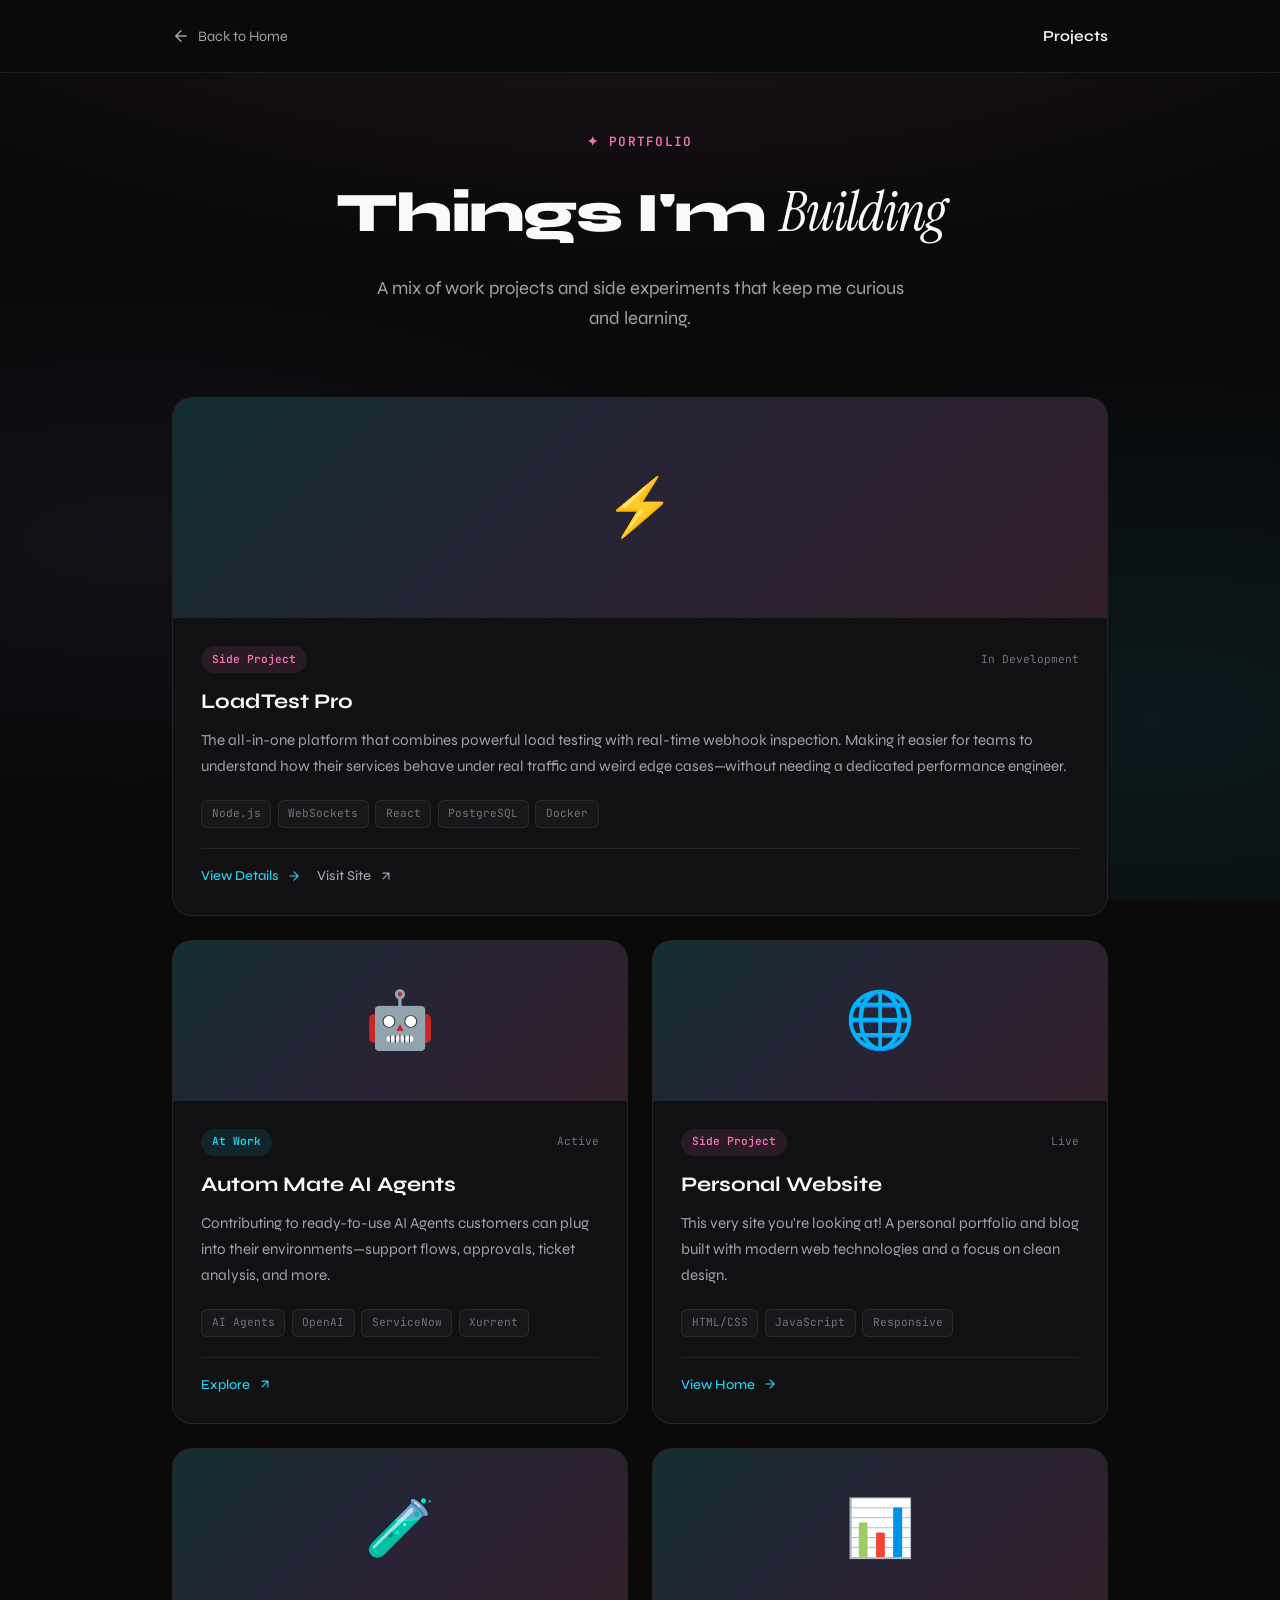
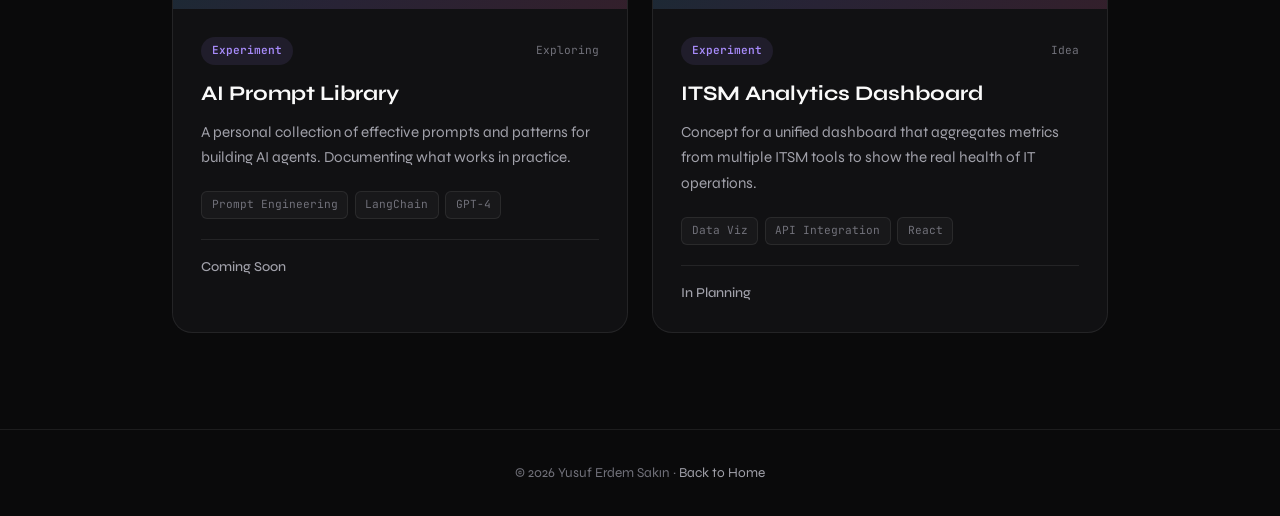
==== projects.html @ 97fa15ef "Create projects.html" ====
<!DOCTYPE html>
<html lang="en">
<head>
  <meta charset="UTF-8" />
  <title>Projects – Yusuf Erdem Sakın</title>
  <meta name="viewport" content="width=device-width, initial-scale=1" />
  <meta name="description" content="Projects and side experiments by Yusuf Erdem Sakın." />
  
  <!-- Fonts -->
  <link rel="preconnect" href="https://fonts.googleapis.com">
  <link rel="preconnect" href="https://fonts.gstatic.com" crossorigin>
  <link href="https://fonts.googleapis.com/css2?family=Instrument+Serif:ital@0;1&family=Syne:wght@400;500;600;700;800&family=JetBrains+Mono:wght@400;500&display=swap" rel="stylesheet">

  <style>
    :root {
      --bg-primary: #0a0a0b;
      --bg-secondary: #111113;
      --bg-tertiary: #18181b;
      --border: rgba(255, 255, 255, 0.08);
      --border-hover: rgba(255, 255, 255, 0.15);
      --text-primary: #fafafa;
      --text-secondary: #a1a1aa;
      --text-muted: #71717a;
      --accent-primary: #22d3ee;
      --accent-secondary: #a78bfa;
      --accent-tertiary: #f472b6;
      --gradient-main: linear-gradient(135deg, #22d3ee 0%, #a78bfa 50%, #f472b6 100%);
      --gradient-subtle: linear-gradient(135deg, rgba(34, 211, 238, 0.15) 0%, rgba(167, 139, 250, 0.15) 50%, rgba(244, 114, 182, 0.15) 100%);
      --font-display: 'Syne', sans-serif;
      --font-serif: 'Instrument Serif', Georgia, serif;
      --font-mono: 'JetBrains Mono', monospace;
      --ease-out-expo: cubic-bezier(0.16, 1, 0.3, 1);
    }

    * {
      box-sizing: border-box;
      margin: 0;
      padding: 0;
    }

    html {
      scroll-behavior: smooth;
    }

    body {
      font-family: var(--font-display);
      background: var(--bg-primary);
      color: var(--text-primary);
      -webkit-font-smoothing: antialiased;
      line-height: 1.6;
    }

    /* Static gradient background */
    .bg-gradient {
      position: fixed;
      inset: 0;
      background: 
        radial-gradient(ellipse 80% 50% at 50% -20%, rgba(244, 114, 182, 0.12), transparent),
        radial-gradient(ellipse 60% 40% at 90% 80%, rgba(34, 211, 238, 0.08), transparent),
        radial-gradient(ellipse 50% 30% at 10% 60%, rgba(167, 139, 250, 0.06), transparent);
      pointer-events: none;
      z-index: -1;
    }

    ::selection {
      background: var(--accent-primary);
      color: var(--bg-primary);
    }

    a {
      color: inherit;
      text-decoration: none;
    }

    .container {
      max-width: 1000px;
      margin: 0 auto;
      padding: 0 2rem;
    }

    /* Header */
    header {
      position: fixed;
      top: 0;
      left: 0;
      right: 0;
      z-index: 100;
      padding: 1.5rem 0;
      background: rgba(10, 10, 11, 0.9);
      border-bottom: 1px solid var(--border);
    }

    .nav {
      display: flex;
      align-items: center;
      justify-content: space-between;
      max-width: 1000px;
      margin: 0 auto;
      padding: 0 2rem;
    }

    .nav-back {
      display: flex;
      align-items: center;
      gap: 0.5rem;
      font-size: 0.9rem;
      color: var(--text-secondary);
      transition: color 0.3s ease;
    }

    .nav-back:hover {
      color: var(--text-primary);
    }

    .nav-back svg {
      transition: transform 0.3s ease;
    }

    .nav-back:hover svg {
      transform: translateX(-4px);
    }

    .nav-title {
      font-weight: 600;
      font-size: 0.95rem;
    }

    /* Page Header */
    .page-header {
      padding: 8rem 0 4rem;
      text-align: center;
    }

    .page-label {
      display: inline-flex;
      align-items: center;
      gap: 0.5rem;
      font-size: 0.8rem;
      font-weight: 600;
      font-family: var(--font-mono);
      color: var(--accent-tertiary);
      text-transform: uppercase;
      letter-spacing: 0.1em;
      margin-bottom: 1rem;
    }

    .page-title {
      font-size: clamp(2.5rem, 5vw, 3.5rem);
      font-weight: 800;
      letter-spacing: -0.03em;
      margin-bottom: 1rem;
    }

    .page-title span {
      font-family: var(--font-serif);
      font-weight: 400;
      font-style: italic;
    }

    .page-subtitle {
      font-size: 1.15rem;
      color: var(--text-secondary);
      max-width: 550px;
      margin: 0 auto;
    }

    /* Projects grid */
    .projects-grid {
      display: grid;
      grid-template-columns: repeat(2, 1fr);
      gap: 1.5rem;
      padding-bottom: 6rem;
    }

    .project-card {
      background: var(--bg-secondary);
      border: 1px solid var(--border);
      border-radius: 20px;
      overflow: hidden;
      transition: all 0.4s var(--ease-out-expo);
    }

    .project-card:hover {
      border-color: var(--border-hover);
      transform: translateY(-8px);
      box-shadow: 0 30px 60px rgba(0, 0, 0, 0.3);
    }

    .project-card.featured {
      grid-column: span 2;
    }

    .project-card.featured .project-visual {
      height: 220px;
    }

    .project-visual {
      height: 160px;
      background: var(--gradient-subtle);
      display: flex;
      align-items: center;
      justify-content: center;
      position: relative;
      overflow: hidden;
    }

    .project-visual::before {
      content: '';
      position: absolute;
      inset: 0;
      background: linear-gradient(45deg, transparent 30%, rgba(255, 255, 255, 0.05) 50%, transparent 70%);
      transform: translateX(-100%);
      transition: transform 0.6s ease;
    }

    .project-card:hover .project-visual::before {
      transform: translateX(100%);
    }

    .project-visual-content {
      font-size: 3.5rem;
    }

    .project-info {
      padding: 1.75rem;
    }

    .project-header {
      display: flex;
      align-items: center;
      justify-content: space-between;
      margin-bottom: 0.75rem;
    }

    .project-label {
      font-size: 0.7rem;
      font-weight: 600;
      font-family: var(--font-mono);
      padding: 0.3rem 0.7rem;
      border-radius: 100px;
    }

    .project-label.side {
      background: rgba(244, 114, 182, 0.1);
      color: var(--accent-tertiary);
    }

    .project-label.work {
      background: rgba(34, 211, 238, 0.1);
      color: var(--accent-primary);
    }

    .project-label.experiment {
      background: rgba(167, 139, 250, 0.1);
      color: var(--accent-secondary);
    }

    .project-status {
      font-size: 0.7rem;
      font-family: var(--font-mono);
      color: var(--text-muted);
    }

    .project-info h3 {
      font-size: 1.3rem;
      font-weight: 700;
      margin-bottom: 0.6rem;
    }

    .project-info p {
      font-size: 0.95rem;
      color: var(--text-secondary);
      line-height: 1.7;
      margin-bottom: 1.25rem;
    }

    .project-tech {
      display: flex;
      flex-wrap: wrap;
      gap: 0.4rem;
      margin-bottom: 1.25rem;
    }

    .project-tech span {
      font-size: 0.7rem;
      font-family: var(--font-mono);
      padding: 0.25rem 0.6rem;
      background: rgba(255, 255, 255, 0.03);
      border: 1px solid var(--border);
      border-radius: 6px;
      color: var(--text-muted);
    }

    .project-links {
      display: flex;
      gap: 1rem;
      padding-top: 1rem;
      border-top: 1px solid var(--border);
    }

    .project-link {
      display: inline-flex;
      align-items: center;
      gap: 0.5rem;
      font-size: 0.85rem;
      font-weight: 500;
      color: var(--accent-primary);
      transition: gap 0.3s ease;
    }

    .project-link:hover {
      gap: 0.8rem;
    }

    .project-link.secondary {
      color: var(--text-secondary);
    }

    /* Footer */
    footer {
      padding: 2rem 0;
      border-top: 1px solid var(--border);
      text-align: center;
    }

    .footer-text {
      font-size: 0.85rem;
      color: var(--text-muted);
    }

    .footer-text a {
      color: var(--text-secondary);
      transition: color 0.3s ease;
    }

    .footer-text a:hover {
      color: var(--accent-primary);
    }

    @media (max-width: 768px) {
      .projects-grid {
        grid-template-columns: 1fr;
      }

      .project-card.featured {
        grid-column: span 1;
      }
    }
  </style>
</head>
<body>
  <!-- Static gradient background -->
  <div class="bg-gradient"></div>

  <header>
    <nav class="nav">
      <a href="index.html" class="nav-back">
        <svg width="18" height="18" viewBox="0 0 24 24" fill="none" stroke="currentColor" stroke-width="2" stroke-linecap="round" stroke-linejoin="round">
          <path d="M19 12H5M12 19l-7-7 7-7"/>
        </svg>
        Back to Home
      </a>
      <span class="nav-title">Projects</span>
    </nav>
  </header>

  <main>
    <div class="container">
      <div class="page-header">
        <div class="page-label">✦ Portfolio</div>
        <h1 class="page-title">Things I'm <span>Building</span></h1>
        <p class="page-subtitle">
          A mix of work projects and side experiments that keep me curious and learning.
        </p>
      </div>

      <div class="projects-grid">
        <article class="project-card featured">
          <div class="project-visual">
            <div class="project-visual-content">⚡</div>
          </div>
          <div class="project-info">
            <div class="project-header">
              <span class="project-label side">Side Project</span>
              <span class="project-status">In Development</span>
            </div>
            <h3>LoadTest Pro</h3>
            <p>
              The all-in-one platform that combines powerful load testing with real-time webhook inspection. Making it easier for teams to understand how their services behave under real traffic and weird edge cases—without needing a dedicated performance engineer.
            </p>
            <div class="project-tech">
              <span>Node.js</span>
              <span>WebSockets</span>
              <span>React</span>
              <span>PostgreSQL</span>
              <span>Docker</span>
            </div>
            <div class="project-links">
              <a href="loadtest-pro.html" class="project-link">
                View Details
                <svg width="14" height="14" viewBox="0 0 24 24" fill="none" stroke="currentColor" stroke-width="2" stroke-linecap="round" stroke-linejoin="round">
                  <path d="M5 12h14M12 5l7 7-7 7"/>
                </svg>
              </a>
              <a href="https://www.loadtest.pro" target="_blank" rel="noopener noreferrer" class="project-link secondary">
                Visit Site
                <svg width="14" height="14" viewBox="0 0 24 24" fill="none" stroke="currentColor" stroke-width="2" stroke-linecap="round" stroke-linejoin="round">
                  <path d="M7 17L17 7M17 7H7M17 7v10"/>
                </svg>
              </a>
            </div>
          </div>
        </article>

        <article class="project-card">
          <div class="project-visual">
            <div class="project-visual-content">🤖</div>
          </div>
          <div class="project-info">
            <div class="project-header">
              <span class="project-label work">At Work</span>
              <span class="project-status">Active</span>
            </div>
            <h3>Autom Mate AI Agents</h3>
            <p>
              Contributing to ready-to-use AI Agents customers can plug into their environments—support flows, approvals, ticket analysis, and more.
            </p>
            <div class="project-tech">
              <span>AI Agents</span>
              <span>OpenAI</span>
              <span>ServiceNow</span>
              <span>Xurrent</span>
            </div>
            <div class="project-links">
              <a href="https://autommate.com" target="_blank" rel="noopener noreferrer" class="project-link">
                Explore
                <svg width="14" height="14" viewBox="0 0 24 24" fill="none" stroke="currentColor" stroke-width="2" stroke-linecap="round" stroke-linejoin="round">
                  <path d="M7 17L17 7M17 7H7M17 7v10"/>
                </svg>
              </a>
            </div>
          </div>
        </article>

        <article class="project-card">
          <div class="project-visual">
            <div class="project-visual-content">🌐</div>
          </div>
          <div class="project-info">
            <div class="project-header">
              <span class="project-label side">Side Project</span>
              <span class="project-status">Live</span>
            </div>
            <h3>Personal Website</h3>
            <p>
              This very site you're looking at! A personal portfolio and blog built with modern web technologies and a focus on clean design.
            </p>
            <div class="project-tech">
              <span>HTML/CSS</span>
              <span>JavaScript</span>
              <span>Responsive</span>
            </div>
            <div class="project-links">
              <a href="index.html" class="project-link">
                View Home
                <svg width="14" height="14" viewBox="0 0 24 24" fill="none" stroke="currentColor" stroke-width="2" stroke-linecap="round" stroke-linejoin="round">
                  <path d="M5 12h14M12 5l7 7-7 7"/>
                </svg>
              </a>
            </div>
          </div>
        </article>

        <article class="project-card">
          <div class="project-visual">
            <div class="project-visual-content">🧪</div>
          </div>
          <div class="project-info">
            <div class="project-header">
              <span class="project-label experiment">Experiment</span>
              <span class="project-status">Exploring</span>
            </div>
            <h3>AI Prompt Library</h3>
            <p>
              A personal collection of effective prompts and patterns for building AI agents. Documenting what works in practice.
            </p>
            <div class="project-tech">
              <span>Prompt Engineering</span>
              <span>LangChain</span>
              <span>GPT-4</span>
            </div>
            <div class="project-links">
              <span class="project-link secondary" style="cursor: default;">
                Coming Soon
              </span>
            </div>
          </div>
        </article>

        <article class="project-card">
          <div class="project-visual">
            <div class="project-visual-content">📊</div>
          </div>
          <div class="project-info">
            <div class="project-header">
              <span class="project-label experiment">Experiment</span>
              <span class="project-status">Idea</span>
            </div>
            <h3>ITSM Analytics Dashboard</h3>
            <p>
              Concept for a unified dashboard that aggregates metrics from multiple ITSM tools to show the real health of IT operations.
            </p>
            <div class="project-tech">
              <span>Data Viz</span>
              <span>API Integration</span>
              <span>React</span>
            </div>
            <div class="project-links">
              <span class="project-link secondary" style="cursor: default;">
                In Planning
              </span>
            </div>
          </div>
        </article>
      </div>
    </div>
  </main>

  <footer>
    <div class="container">
      <p class="footer-text">
        © <span id="year"></span> Yusuf Erdem Sakın · <a href="index.html">Back to Home</a>
      </p>
    </div>
  </footer>

  <script>
    document.getElementById('year').textContent = new Date().getFullYear();
  </script>
</body>
</html>
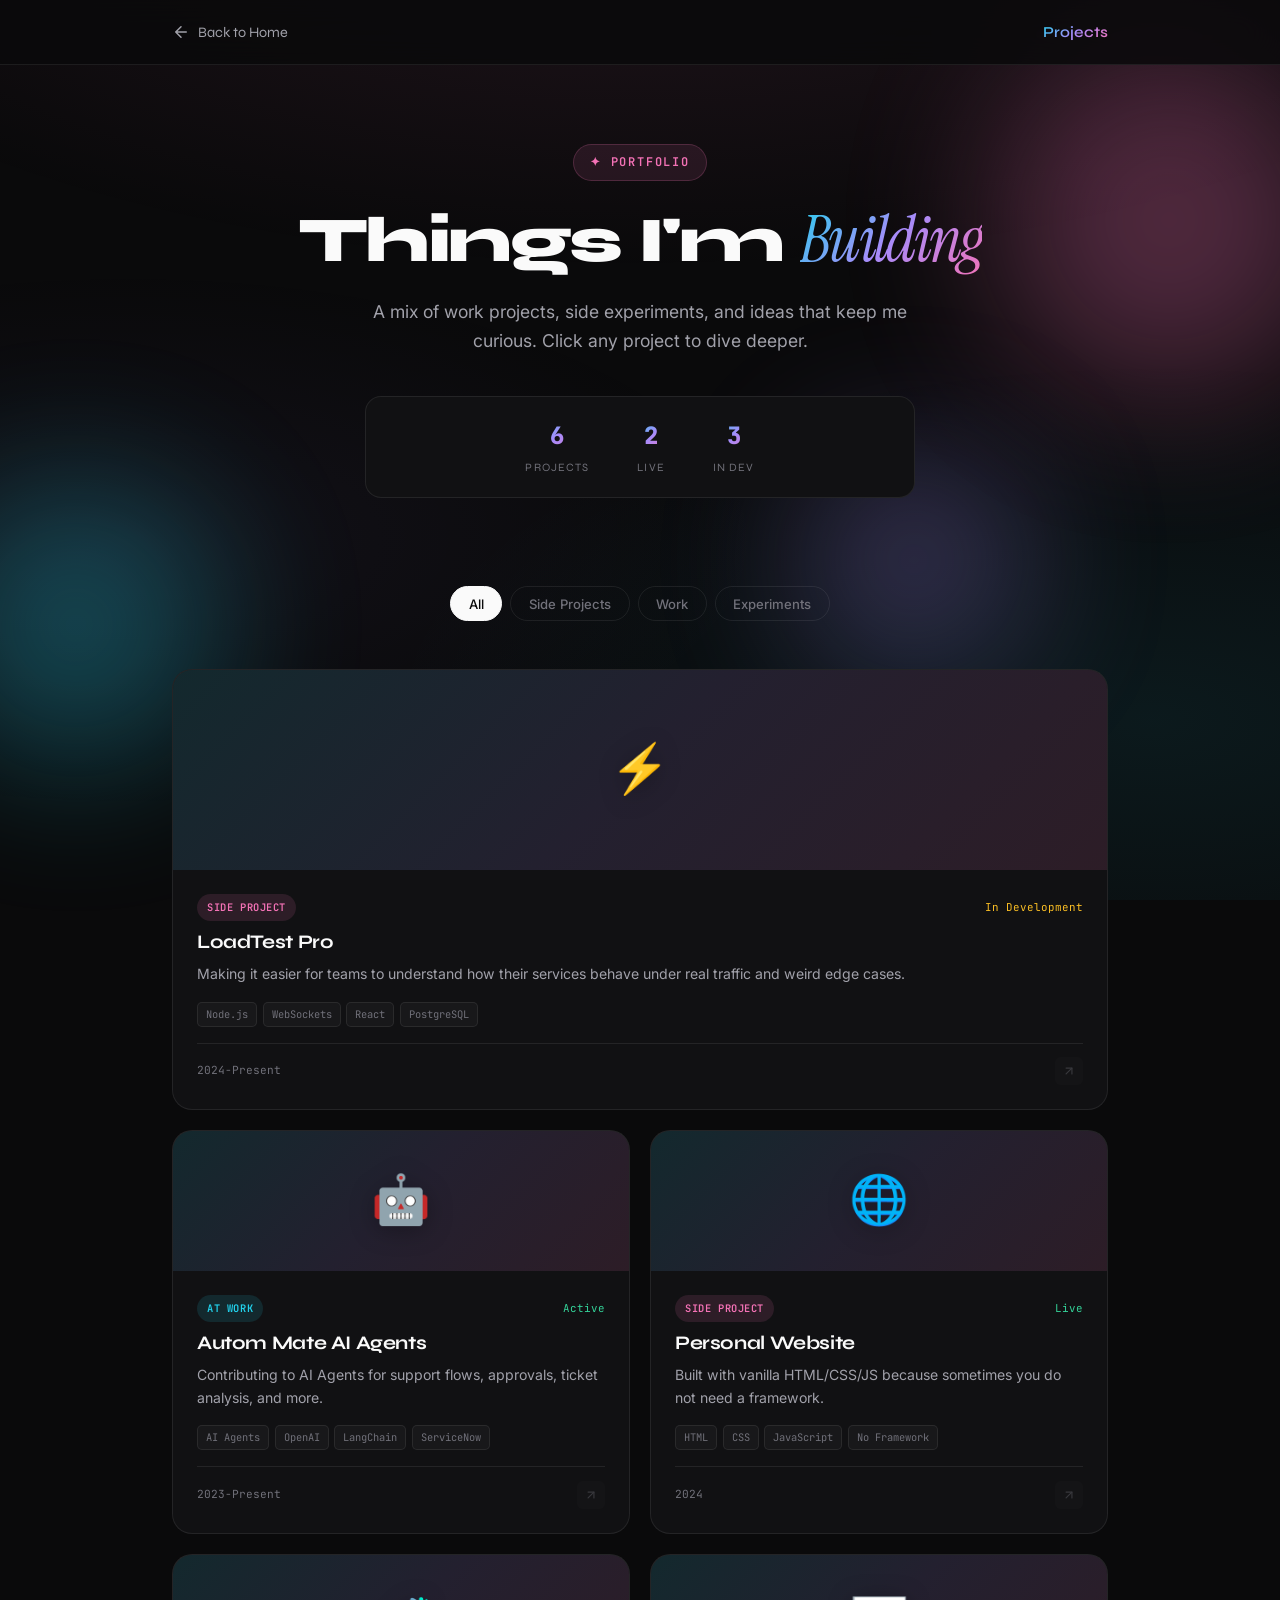
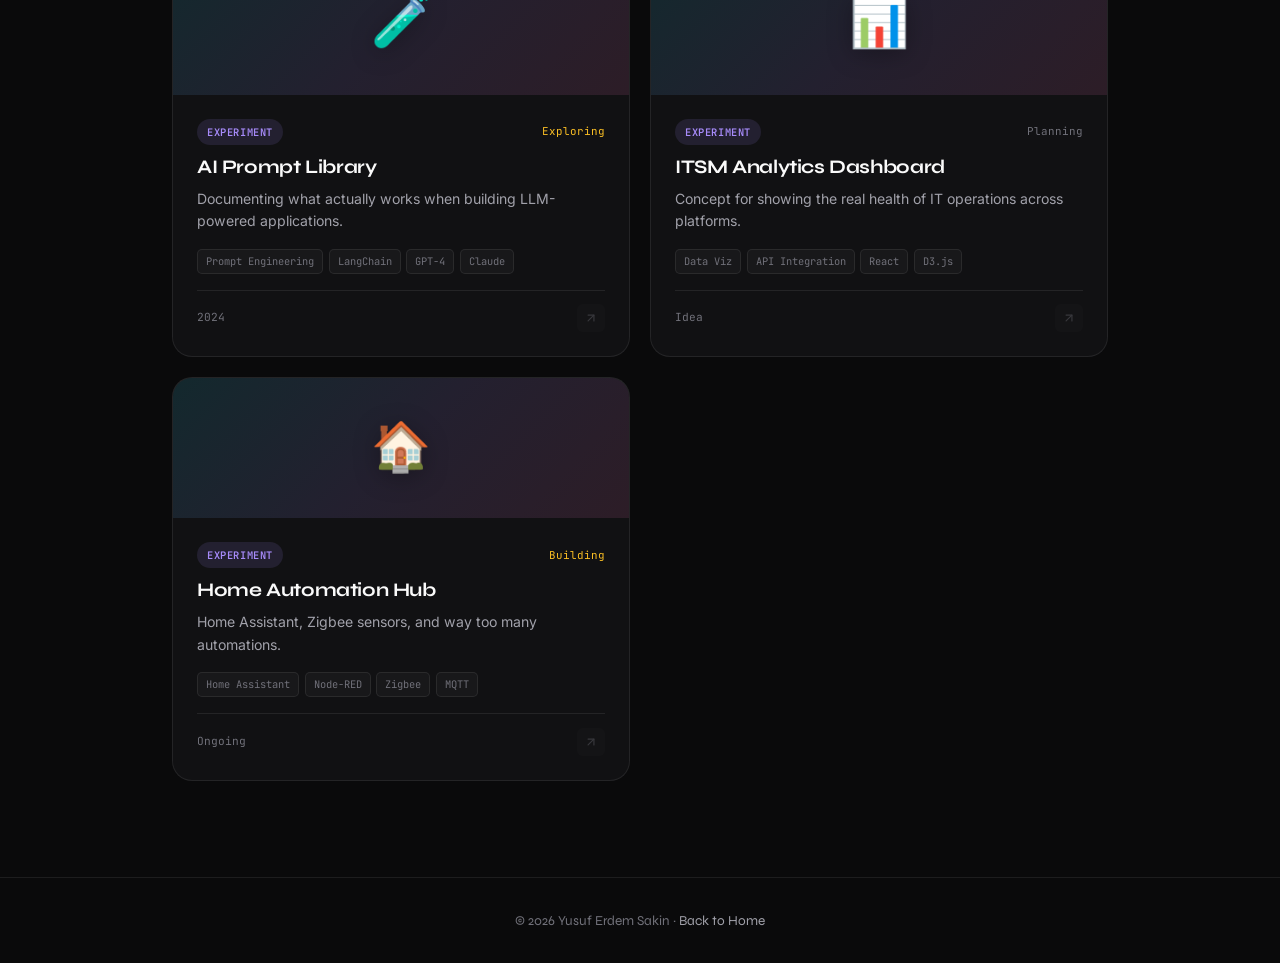
==== commit c11a63ec: "Update projects.html" ====
--- a/projects.html
+++ b/projects.html
@@ -6,10 +6,9 @@
   <meta name="viewport" content="width=device-width, initial-scale=1" />
   <meta name="description" content="Projects and side experiments by Yusuf Erdem Sakın." />
   
-  <!-- Fonts -->
   <link rel="preconnect" href="https://fonts.googleapis.com">
   <link rel="preconnect" href="https://fonts.gstatic.com" crossorigin>
-  <link href="https://fonts.googleapis.com/css2?family=Instrument+Serif:ital@0;1&family=Syne:wght@400;500;600;700;800&family=JetBrains+Mono:wght@400;500&display=swap" rel="stylesheet">
+  <link href="https://fonts.googleapis.com/css2?family=Instrument+Serif:ital@0;1&family=Syne:wght@400;500;600;700;800&family=JetBrains+Mono:wght@400;500&family=Inter:wght@400;500;600&display=swap" rel="stylesheet">
 
   <style>
     :root {
@@ -21,26 +20,23 @@
       --text-primary: #fafafa;
       --text-secondary: #a1a1aa;
       --text-muted: #71717a;
-      --accent-primary: #22d3ee;
-      --accent-secondary: #a78bfa;
-      --accent-tertiary: #f472b6;
+      --accent-cyan: #22d3ee;
+      --accent-violet: #a78bfa;
+      --accent-pink: #f472b6;
+      --accent-amber: #fbbf24;
+      --accent-emerald: #34d399;
+      --accent-orange: #fb923c;
       --gradient-main: linear-gradient(135deg, #22d3ee 0%, #a78bfa 50%, #f472b6 100%);
-      --gradient-subtle: linear-gradient(135deg, rgba(34, 211, 238, 0.15) 0%, rgba(167, 139, 250, 0.15) 50%, rgba(244, 114, 182, 0.15) 100%);
+      --gradient-subtle: linear-gradient(135deg, rgba(34, 211, 238, 0.12) 0%, rgba(167, 139, 250, 0.12) 50%, rgba(244, 114, 182, 0.12) 100%);
       --font-display: 'Syne', sans-serif;
       --font-serif: 'Instrument Serif', Georgia, serif;
       --font-mono: 'JetBrains Mono', monospace;
+      --font-body: 'Inter', sans-serif;
       --ease-out-expo: cubic-bezier(0.16, 1, 0.3, 1);
     }
 
-    * {
-      box-sizing: border-box;
-      margin: 0;
-      padding: 0;
-    }
-
-    html {
-      scroll-behavior: smooth;
-    }
+    * { box-sizing: border-box; margin: 0; padding: 0; }
+    html { scroll-behavior: smooth; }
 
     body {
       font-family: var(--font-display);
@@ -48,9 +44,11 @@
       color: var(--text-primary);
       -webkit-font-smoothing: antialiased;
       line-height: 1.6;
-    }
-
-    /* Static gradient background */
+      overflow-x: hidden;
+    }
+
+    body.modal-open { overflow: hidden; }
+
     .bg-gradient {
       position: fixed;
       inset: 0;
@@ -62,31 +60,37 @@
       z-index: -1;
     }
 
-    ::selection {
-      background: var(--accent-primary);
-      color: var(--bg-primary);
-    }
-
-    a {
-      color: inherit;
-      text-decoration: none;
-    }
-
-    .container {
-      max-width: 1000px;
-      margin: 0 auto;
-      padding: 0 2rem;
-    }
-
-    /* Header */
+    .orb {
+      position: fixed;
+      border-radius: 50%;
+      filter: blur(80px);
+      opacity: 0.3;
+      pointer-events: none;
+      z-index: -1;
+      animation: float 20s ease-in-out infinite;
+    }
+    .orb-1 { width: 350px; height: 350px; background: var(--accent-pink); top: 5%; right: -5%; }
+    .orb-2 { width: 280px; height: 280px; background: var(--accent-cyan); bottom: 15%; left: -5%; animation-delay: -7s; }
+    .orb-3 { width: 220px; height: 220px; background: var(--accent-violet); top: 50%; right: 20%; animation-delay: -14s; }
+
+    @keyframes float {
+      0%, 100% { transform: translate(0, 0) scale(1); }
+      25% { transform: translate(20px, -20px) scale(1.05); }
+      50% { transform: translate(-15px, 15px) scale(0.95); }
+      75% { transform: translate(15px, 10px) scale(1.02); }
+    }
+
+    ::selection { background: var(--accent-cyan); color: var(--bg-primary); }
+    a { color: inherit; text-decoration: none; }
+    .container { max-width: 1000px; margin: 0 auto; padding: 0 2rem; }
+
     header {
       position: fixed;
-      top: 0;
-      left: 0;
-      right: 0;
+      top: 0; left: 0; right: 0;
       z-index: 100;
-      padding: 1.5rem 0;
-      background: rgba(10, 10, 11, 0.9);
+      padding: 1.25rem 0;
+      background: rgba(10, 10, 11, 0.85);
+      backdrop-filter: blur(20px);
       border-bottom: 1px solid var(--border);
     }
 
@@ -105,70 +109,128 @@
       gap: 0.5rem;
       font-size: 0.9rem;
       color: var(--text-secondary);
-      transition: color 0.3s ease;
-    }
-
-    .nav-back:hover {
-      color: var(--text-primary);
-    }
-
-    .nav-back svg {
-      transition: transform 0.3s ease;
-    }
-
-    .nav-back:hover svg {
-      transform: translateX(-4px);
-    }
+      transition: all 0.3s ease;
+    }
+    .nav-back:hover { color: var(--text-primary); }
+    .nav-back svg { transition: transform 0.3s ease; }
+    .nav-back:hover svg { transform: translateX(-4px); }
 
     .nav-title {
       font-weight: 600;
       font-size: 0.95rem;
-    }
-
-    /* Page Header */
-    .page-header {
-      padding: 8rem 0 4rem;
-      text-align: center;
-    }
+      background: var(--gradient-main);
+      -webkit-background-clip: text;
+      -webkit-text-fill-color: transparent;
+      background-clip: text;
+    }
+
+    .page-header { padding: 9rem 0 3rem; text-align: center; }
 
     .page-label {
       display: inline-flex;
       align-items: center;
       gap: 0.5rem;
-      font-size: 0.8rem;
+      font-size: 0.75rem;
       font-weight: 600;
       font-family: var(--font-mono);
-      color: var(--accent-tertiary);
+      color: var(--accent-pink);
       text-transform: uppercase;
-      letter-spacing: 0.1em;
-      margin-bottom: 1rem;
+      letter-spacing: 0.15em;
+      margin-bottom: 1.5rem;
+      padding: 0.5rem 1rem;
+      background: rgba(244, 114, 182, 0.1);
+      border: 1px solid rgba(244, 114, 182, 0.2);
+      border-radius: 100px;
     }
 
     .page-title {
-      font-size: clamp(2.5rem, 5vw, 3.5rem);
+      font-size: clamp(2.5rem, 6vw, 4rem);
       font-weight: 800;
-      letter-spacing: -0.03em;
-      margin-bottom: 1rem;
-    }
-
+      letter-spacing: -0.04em;
+      margin-bottom: 1.25rem;
+      line-height: 1.1;
+    }
     .page-title span {
       font-family: var(--font-serif);
       font-weight: 400;
       font-style: italic;
+      background: var(--gradient-main);
+      -webkit-background-clip: text;
+      -webkit-text-fill-color: transparent;
+      background-clip: text;
     }
 
     .page-subtitle {
-      font-size: 1.15rem;
+      font-size: 1.1rem;
+      font-family: var(--font-body);
       color: var(--text-secondary);
       max-width: 550px;
       margin: 0 auto;
-    }
-
-    /* Projects grid */
+      line-height: 1.7;
+    }
+
+    .stats-bar {
+      display: flex;
+      justify-content: center;
+      gap: 3rem;
+      margin: 2.5rem auto;
+      padding: 1.25rem 2rem;
+      background: var(--bg-secondary);
+      border: 1px solid var(--border);
+      border-radius: 16px;
+      max-width: 550px;
+    }
+    .stat { text-align: center; }
+    .stat-value {
+      font-size: 1.5rem;
+      font-weight: 800;
+      font-family: var(--font-mono);
+      background: var(--gradient-main);
+      -webkit-background-clip: text;
+      -webkit-text-fill-color: transparent;
+    }
+    .stat-label {
+      font-size: 0.7rem;
+      color: var(--text-muted);
+      text-transform: uppercase;
+      letter-spacing: 0.1em;
+      margin-top: 0.2rem;
+    }
+
+    .filter-tabs {
+      display: flex;
+      justify-content: center;
+      gap: 0.5rem;
+      margin-bottom: 3rem;
+      flex-wrap: wrap;
+    }
+    .filter-tab {
+      padding: 0.55rem 1.1rem;
+      font-size: 0.82rem;
+      font-weight: 500;
+      font-family: var(--font-body);
+      color: var(--text-muted);
+      background: transparent;
+      border: 1px solid var(--border);
+      border-radius: 100px;
+      cursor: pointer;
+      transition: all 0.3s ease;
+    }
+    .filter-tab:hover {
+      color: var(--text-secondary);
+      border-color: var(--border-hover);
+      background: rgba(255, 255, 255, 0.02);
+    }
+    .filter-tab.active {
+      color: var(--bg-primary);
+      background: var(--text-primary);
+      border-color: var(--text-primary);
+    }
+
     .projects-grid {
       display: grid;
       grid-template-columns: repeat(2, 1fr);
-      gap: 1.5rem;
+      gap: 1.25rem;
       padding-bottom: 6rem;
     }
 
@@ -177,25 +239,32 @@
       border: 1px solid var(--border);
       border-radius: 20px;
       overflow: hidden;
+      cursor: pointer;
       transition: all 0.4s var(--ease-out-expo);
-    }
-
+      position: relative;
+    }
     .project-card:hover {
       border-color: var(--border-hover);
-      transform: translateY(-8px);
-      box-shadow: 0 30px 60px rgba(0, 0, 0, 0.3);
+      transform: translateY(-6px);
+      box-shadow: 0 25px 50px rgba(0, 0, 0, 0.25);
+    }
+    .project-card:hover .project-visual::before {
+      transform: translateX(100%);
+    }
+    .project-card:hover .project-arrow {
+      transform: translate(3px, -3px);
+      opacity: 1;
     }
 
     .project-card.featured {
       grid-column: span 2;
     }
-
     .project-card.featured .project-visual {
-      height: 220px;
+      height: 200px;
     }
 
     .project-visual {
-      height: 160px;
+      height: 140px;
       background: var(--gradient-subtle);
       display: flex;
       align-items: center;
@@ -203,154 +272,394 @@
       position: relative;
       overflow: hidden;
     }
-
     .project-visual::before {
-      content: '';
+      content: "";
       position: absolute;
       inset: 0;
-      background: linear-gradient(45deg, transparent 30%, rgba(255, 255, 255, 0.05) 50%, transparent 70%);
+      background: linear-gradient(45deg, transparent 30%, rgba(255, 255, 255, 0.08) 50%, transparent 70%);
       transform: translateX(-100%);
       transition: transform 0.6s ease;
     }
 
-    .project-card:hover .project-visual::before {
-      transform: translateX(100%);
-    }
-
-    .project-visual-content {
-      font-size: 3.5rem;
+    .project-emoji {
+      font-size: 3rem;
+      filter: drop-shadow(0 4px 12px rgba(0,0,0,0.3));
     }
 
     .project-info {
-      padding: 1.75rem;
+      padding: 1.5rem;
     }
 
     .project-header {
       display: flex;
       align-items: center;
       justify-content: space-between;
-      margin-bottom: 0.75rem;
-    }
-
-    .project-label {
-      font-size: 0.7rem;
+      margin-bottom: 0.6rem;
+    }
+
+    .project-type {
+      font-size: 0.65rem;
       font-weight: 600;
       font-family: var(--font-mono);
-      padding: 0.3rem 0.7rem;
+      padding: 0.3rem 0.65rem;
       border-radius: 100px;
-    }
-
-    .project-label.side {
-      background: rgba(244, 114, 182, 0.1);
-      color: var(--accent-tertiary);
-    }
-
-    .project-label.work {
-      background: rgba(34, 211, 238, 0.1);
-      color: var(--accent-primary);
-    }
-
-    .project-label.experiment {
-      background: rgba(167, 139, 250, 0.1);
-      color: var(--accent-secondary);
-    }
+      text-transform: uppercase;
+      letter-spacing: 0.05em;
+    }
+    .project-type.side { background: rgba(244, 114, 182, 0.12); color: var(--accent-pink); }
+    .project-type.work { background: rgba(34, 211, 238, 0.12); color: var(--accent-cyan); }
+    .project-type.experiment { background: rgba(167, 139, 250, 0.12); color: var(--accent-violet); }
+    .project-type.oss { background: rgba(52, 211, 153, 0.12); color: var(--accent-emerald); }
 
     .project-status {
+      font-size: 0.68rem;
+      font-family: var(--font-mono);
+      color: var(--text-muted);
+    }
+    .project-status.live { color: var(--accent-emerald); }
+    .project-status.dev { color: var(--accent-amber); }
+
+    .project-title {
+      font-size: 1.2rem;
+      font-weight: 700;
+      letter-spacing: -0.02em;
+      margin-bottom: 0.5rem;
+      line-height: 1.3;
+    }
+
+    .project-excerpt {
+      font-size: 0.88rem;
+      font-family: var(--font-body);
+      color: var(--text-secondary);
+      line-height: 1.6;
+      margin-bottom: 1rem;
+      display: -webkit-box;
+      -webkit-line-clamp: 2;
+      -webkit-box-orient: vertical;
+      overflow: hidden;
+    }
+
+    .project-tech {
+      display: flex;
+      flex-wrap: wrap;
+      gap: 0.35rem;
+      margin-bottom: 1rem;
+    }
+    .project-tech span {
+      font-size: 0.65rem;
+      font-family: var(--font-mono);
+      padding: 0.2rem 0.5rem;
+      background: rgba(255, 255, 255, 0.03);
+      border: 1px solid var(--border);
+      border-radius: 5px;
+      color: var(--text-muted);
+    }
+
+    .project-footer {
+      display: flex;
+      align-items: center;
+      justify-content: space-between;
+      padding-top: 0.85rem;
+      border-top: 1px solid var(--border);
+    }
+
+    .project-meta {
       font-size: 0.7rem;
       font-family: var(--font-mono);
       color: var(--text-muted);
     }
 
-    .project-info h3 {
-      font-size: 1.3rem;
-      font-weight: 700;
-      margin-bottom: 0.6rem;
-    }
-
-    .project-info p {
-      font-size: 0.95rem;
+    .project-arrow {
+      width: 28px; height: 28px;
+      display: flex;
+      align-items: center;
+      justify-content: center;
+      background: rgba(255, 255, 255, 0.04);
+      border-radius: 6px;
+      color: var(--text-muted);
+      opacity: 0.4;
+      transition: all 0.3s ease;
+    }
+    .project-arrow svg { width: 14px; height: 14px; }
+
+    /* Modal */
+    .modal-overlay {
+      position: fixed;
+      inset: 0;
+      background: rgba(0, 0, 0, 0.85);
+      backdrop-filter: blur(8px);
+      z-index: 1000;
+      opacity: 0;
+      visibility: hidden;
+      transition: all 0.4s ease;
+    }
+    .modal-overlay.active { opacity: 1; visibility: visible; }
+
+    .modal-container {
+      position: fixed;
+      inset: 0;
+      z-index: 1001;
+      overflow-y: auto;
+      padding: 2rem;
+      display: flex;
+      justify-content: center;
+      opacity: 0;
+      visibility: hidden;
+      transition: all 0.4s ease;
+    }
+    .modal-container.active { opacity: 1; visibility: visible; }
+
+    .modal {
+      width: 100%;
+      max-width: 850px;
+      background: var(--bg-secondary);
+      border: 1px solid var(--border);
+      border-radius: 24px;
+      margin: auto;
+      position: relative;
+      transform: translateY(30px) scale(0.97);
+      transition: transform 0.5s var(--ease-out-expo);
+      overflow: hidden;
+    }
+    .modal-container.active .modal { transform: translateY(0) scale(1); }
+
+    .modal-close {
+      position: absolute;
+      top: 1.25rem; right: 1.25rem;
+      width: 36px; height: 36px;
+      display: flex;
+      align-items: center;
+      justify-content: center;
+      background: rgba(0, 0, 0, 0.5);
+      border: 1px solid var(--border);
+      border-radius: 10px;
       color: var(--text-secondary);
-      line-height: 1.7;
-      margin-bottom: 1.25rem;
-    }
-
-    .project-tech {
+      cursor: pointer;
+      transition: all 0.3s ease;
+      z-index: 10;
+    }
+    .modal-close:hover { background: rgba(0, 0, 0, 0.7); color: var(--text-primary); }
+
+    .modal-hero {
+      height: 180px;
+      background: var(--gradient-subtle);
+      display: flex;
+      align-items: center;
+      justify-content: center;
+      position: relative;
+    }
+    .modal-hero-emoji {
+      font-size: 4.5rem;
+      filter: drop-shadow(0 8px 24px rgba(0,0,0,0.4));
+    }
+
+    .modal-header {
+      padding: 2rem 2.5rem 1.5rem;
+      border-bottom: 1px solid var(--border);
+    }
+
+    .modal-label {
+      display: flex;
+      align-items: center;
+      gap: 0.75rem;
+      margin-bottom: 1rem;
+    }
+
+    .modal-title {
+      font-size: clamp(1.5rem, 4vw, 2rem);
+      font-weight: 800;
+      letter-spacing: -0.03em;
+      line-height: 1.25;
+      margin-bottom: 0.75rem;
+    }
+
+    .modal-tagline {
+      font-size: 1.05rem;
+      font-family: var(--font-body);
+      color: var(--text-secondary);
+      line-height: 1.6;
+    }
+
+    .modal-meta {
+      display: flex;
+      flex-wrap: wrap;
+      align-items: center;
+      gap: 1.5rem;
+      margin-top: 1.25rem;
+    }
+    .modal-meta-item {
+      display: flex;
+      align-items: center;
+      gap: 0.4rem;
+      font-size: 0.8rem;
+      font-family: var(--font-body);
+      color: var(--text-secondary);
+    }
+    .modal-meta-item svg { width: 14px; height: 14px; opacity: 0.7; }
+
+    .modal-tech {
       display: flex;
       flex-wrap: wrap;
       gap: 0.4rem;
-      margin-bottom: 1.25rem;
-    }
-
-    .project-tech span {
-      font-size: 0.7rem;
+      margin-top: 1.25rem;
+    }
+    .modal-tech span {
+      font-size: 0.72rem;
       font-family: var(--font-mono);
-      padding: 0.25rem 0.6rem;
+      padding: 0.35rem 0.7rem;
       background: rgba(255, 255, 255, 0.03);
       border: 1px solid var(--border);
       border-radius: 6px;
       color: var(--text-muted);
     }
 
-    .project-links {
-      display: flex;
+    .modal-content {
+      padding: 2rem 2.5rem 2.5rem;
+      font-family: var(--font-body);
+      font-size: 1rem;
+      line-height: 1.8;
+      color: var(--text-secondary);
+    }
+    .modal-content h2 {
+      font-family: var(--font-display);
+      font-size: 1.25rem;
+      font-weight: 700;
+      color: var(--text-primary);
+      margin: 2rem 0 0.75rem;
+      letter-spacing: -0.02em;
+    }
+    .modal-content h2:first-child { margin-top: 0; }
+    .modal-content p { margin-bottom: 1rem; }
+    .modal-content ul, .modal-content ol { margin: 1rem 0; padding-left: 1.5rem; }
+    .modal-content li { margin-bottom: 0.5rem; }
+
+    .modal-content .feature-grid {
+      display: grid;
+      grid-template-columns: repeat(2, 1fr);
       gap: 1rem;
-      padding-top: 1rem;
+      margin: 1.5rem 0;
+    }
+    .modal-content .feature-item {
+      padding: 1rem;
+      background: rgba(255, 255, 255, 0.02);
+      border: 1px solid var(--border);
+      border-radius: 12px;
+    }
+    .modal-content .feature-item h4 {
+      font-family: var(--font-display);
+      font-size: 0.9rem;
+      font-weight: 600;
+      color: var(--text-primary);
+      margin-bottom: 0.4rem;
+      display: flex;
+      align-items: center;
+      gap: 0.5rem;
+    }
+    .modal-content .feature-item p {
+      font-size: 0.85rem;
+      margin-bottom: 0;
+      color: var(--text-muted);
+    }
+
+    .modal-content .highlight {
+      margin: 1.5rem 0;
+      padding: 1.25rem;
+      background: linear-gradient(135deg, rgba(34, 211, 238, 0.06) 0%, rgba(167, 139, 250, 0.06) 100%);
+      border: 1px solid var(--border);
+      border-radius: 12px;
+    }
+    .modal-content .highlight-title {
+      font-family: var(--font-display);
+      font-size: 0.9rem;
+      font-weight: 600;
+      color: var(--accent-cyan);
+      margin-bottom: 0.5rem;
+    }
+    .modal-content .highlight p { margin-bottom: 0; font-size: 0.92rem; }
+
+    .modal-content .screenshot {
+      margin: 1.5rem 0;
+      padding: 2rem;
+      background: var(--bg-primary);
+      border: 1px solid var(--border);
+      border-radius: 12px;
+      text-align: center;
+      color: var(--text-muted);
+      font-size: 0.9rem;
+    }
+
+    .modal-footer {
+      padding: 1.5rem 2.5rem;
       border-top: 1px solid var(--border);
-    }
-
-    .project-link {
+      background: rgba(0, 0, 0, 0.2);
+      display: flex;
+      align-items: center;
+      gap: 1rem;
+      flex-wrap: wrap;
+    }
+
+    .modal-btn {
       display: inline-flex;
       align-items: center;
       gap: 0.5rem;
+      padding: 0.7rem 1.25rem;
       font-size: 0.85rem;
-      font-weight: 500;
-      color: var(--accent-primary);
-      transition: gap 0.3s ease;
-    }
-
-    .project-link:hover {
-      gap: 0.8rem;
-    }
-
-    .project-link.secondary {
+      font-weight: 600;
+      font-family: var(--font-body);
+      border-radius: 100px;
+      cursor: pointer;
+      transition: all 0.3s ease;
+      text-decoration: none;
+    }
+    .modal-btn.primary {
+      background: var(--text-primary);
+      color: var(--bg-primary);
+      border: none;
+    }
+    .modal-btn.primary:hover { transform: scale(1.03); }
+    .modal-btn.secondary {
+      background: transparent;
       color: var(--text-secondary);
-    }
-
-    /* Footer */
+      border: 1px solid var(--border);
+    }
+    .modal-btn.secondary:hover {
+      border-color: var(--border-hover);
+      color: var(--text-primary);
+    }
+
+    .modal-btn svg { width: 14px; height: 14px; }
+
     footer {
       padding: 2rem 0;
       border-top: 1px solid var(--border);
       text-align: center;
     }
-
-    .footer-text {
-      font-size: 0.85rem;
-      color: var(--text-muted);
-    }
-
-    .footer-text a {
-      color: var(--text-secondary);
-      transition: color 0.3s ease;
-    }
-
-    .footer-text a:hover {
-      color: var(--accent-primary);
-    }
+    .footer-text { font-size: 0.85rem; color: var(--text-muted); }
+    .footer-text a { color: var(--text-secondary); transition: color 0.3s ease; }
+    .footer-text a:hover { color: var(--accent-cyan); }
 
     @media (max-width: 768px) {
-      .projects-grid {
-        grid-template-columns: 1fr;
-      }
-
-      .project-card.featured {
-        grid-column: span 1;
-      }
-    }
+      .projects-grid { grid-template-columns: 1fr; }
+      .project-card.featured { grid-column: span 1; }
+      .modal-content .feature-grid { grid-template-columns: 1fr; }
+      .modal-header, .modal-content, .modal-footer { padding-left: 1.5rem; padding-right: 1.5rem; }
+      .modal-container { padding: 1rem; }
+      .modal-footer { flex-direction: column; }
+      .modal-btn { width: 100%; justify-content: center; }
+    }
+
+    @keyframes fadeIn {
+      from { opacity: 0; transform: translateY(12px); }
+      to { opacity: 1; transform: translateY(0); }
+    }
+    .project-card { animation: fadeIn 0.5s ease backwards; }
   </style>
 </head>
 <body>
-  <!-- Static gradient background -->
   <div class="bg-gradient"></div>
+  <div class="orb orb-1"></div>
+  <div class="orb orb-2"></div>
+  <div class="orb orb-3"></div>
 
   <header>
     <nav class="nav">
@@ -367,175 +676,323 @@
   <main>
     <div class="container">
       <div class="page-header">
-        <div class="page-label">✦ Portfolio</div>
+        <div class="page-label">&#10022; Portfolio</div>
         <h1 class="page-title">Things I'm <span>Building</span></h1>
         <p class="page-subtitle">
-          A mix of work projects and side experiments that keep me curious and learning.
+          A mix of work projects, side experiments, and ideas that keep me curious. Click any project to dive deeper.
         </p>
+
+        <div class="stats-bar">
+          <div class="stat">
+            <div class="stat-value">6</div>
+            <div class="stat-label">Projects</div>
+          </div>
+          <div class="stat">
+            <div class="stat-value">2</div>
+            <div class="stat-label">Live</div>
+          </div>
+          <div class="stat">
+            <div class="stat-value">3</div>
+            <div class="stat-label">In Dev</div>
+          </div>
+        </div>
       </div>
 
-      <div class="projects-grid">
-        <article class="project-card featured">
-          <div class="project-visual">
-            <div class="project-visual-content">⚡</div>
-          </div>
-          <div class="project-info">
-            <div class="project-header">
-              <span class="project-label side">Side Project</span>
-              <span class="project-status">In Development</span>
-            </div>
-            <h3>LoadTest Pro</h3>
-            <p>
-              The all-in-one platform that combines powerful load testing with real-time webhook inspection. Making it easier for teams to understand how their services behave under real traffic and weird edge cases—without needing a dedicated performance engineer.
-            </p>
-            <div class="project-tech">
-              <span>Node.js</span>
-              <span>WebSockets</span>
-              <span>React</span>
-              <span>PostgreSQL</span>
-              <span>Docker</span>
-            </div>
-            <div class="project-links">
-              <a href="loadtest-pro.html" class="project-link">
-                View Details
-                <svg width="14" height="14" viewBox="0 0 24 24" fill="none" stroke="currentColor" stroke-width="2" stroke-linecap="round" stroke-linejoin="round">
-                  <path d="M5 12h14M12 5l7 7-7 7"/>
-                </svg>
-              </a>
-              <a href="https://www.loadtest.pro" target="_blank" rel="noopener noreferrer" class="project-link secondary">
-                Visit Site
-                <svg width="14" height="14" viewBox="0 0 24 24" fill="none" stroke="currentColor" stroke-width="2" stroke-linecap="round" stroke-linejoin="round">
-                  <path d="M7 17L17 7M17 7H7M17 7v10"/>
-                </svg>
-              </a>
-            </div>
-          </div>
-        </article>
-
-        <article class="project-card">
-          <div class="project-visual">
-            <div class="project-visual-content">🤖</div>
-          </div>
-          <div class="project-info">
-            <div class="project-header">
-              <span class="project-label work">At Work</span>
-              <span class="project-status">Active</span>
-            </div>
-            <h3>Autom Mate AI Agents</h3>
-            <p>
-              Contributing to ready-to-use AI Agents customers can plug into their environments—support flows, approvals, ticket analysis, and more.
-            </p>
-            <div class="project-tech">
-              <span>AI Agents</span>
-              <span>OpenAI</span>
-              <span>ServiceNow</span>
-              <span>Xurrent</span>
-            </div>
-            <div class="project-links">
-              <a href="https://autommate.com" target="_blank" rel="noopener noreferrer" class="project-link">
-                Explore
-                <svg width="14" height="14" viewBox="0 0 24 24" fill="none" stroke="currentColor" stroke-width="2" stroke-linecap="round" stroke-linejoin="round">
-                  <path d="M7 17L17 7M17 7H7M17 7v10"/>
-                </svg>
-              </a>
-            </div>
-          </div>
-        </article>
-
-        <article class="project-card">
-          <div class="project-visual">
-            <div class="project-visual-content">🌐</div>
-          </div>
-          <div class="project-info">
-            <div class="project-header">
-              <span class="project-label side">Side Project</span>
-              <span class="project-status">Live</span>
-            </div>
-            <h3>Personal Website</h3>
-            <p>
-              This very site you're looking at! A personal portfolio and blog built with modern web technologies and a focus on clean design.
-            </p>
-            <div class="project-tech">
-              <span>HTML/CSS</span>
-              <span>JavaScript</span>
-              <span>Responsive</span>
-            </div>
-            <div class="project-links">
-              <a href="index.html" class="project-link">
-                View Home
-                <svg width="14" height="14" viewBox="0 0 24 24" fill="none" stroke="currentColor" stroke-width="2" stroke-linecap="round" stroke-linejoin="round">
-                  <path d="M5 12h14M12 5l7 7-7 7"/>
-                </svg>
-              </a>
-            </div>
-          </div>
-        </article>
-
-        <article class="project-card">
-          <div class="project-visual">
-            <div class="project-visual-content">🧪</div>
-          </div>
-          <div class="project-info">
-            <div class="project-header">
-              <span class="project-label experiment">Experiment</span>
-              <span class="project-status">Exploring</span>
-            </div>
-            <h3>AI Prompt Library</h3>
-            <p>
-              A personal collection of effective prompts and patterns for building AI agents. Documenting what works in practice.
-            </p>
-            <div class="project-tech">
-              <span>Prompt Engineering</span>
-              <span>LangChain</span>
-              <span>GPT-4</span>
-            </div>
-            <div class="project-links">
-              <span class="project-link secondary" style="cursor: default;">
-                Coming Soon
-              </span>
-            </div>
-          </div>
-        </article>
-
-        <article class="project-card">
-          <div class="project-visual">
-            <div class="project-visual-content">📊</div>
-          </div>
-          <div class="project-info">
-            <div class="project-header">
-              <span class="project-label experiment">Experiment</span>
-              <span class="project-status">Idea</span>
-            </div>
-            <h3>ITSM Analytics Dashboard</h3>
-            <p>
-              Concept for a unified dashboard that aggregates metrics from multiple ITSM tools to show the real health of IT operations.
-            </p>
-            <div class="project-tech">
-              <span>Data Viz</span>
-              <span>API Integration</span>
-              <span>React</span>
-            </div>
-            <div class="project-links">
-              <span class="project-link secondary" style="cursor: default;">
-                In Planning
-              </span>
-            </div>
-          </div>
-        </article>
+      <div class="filter-tabs">
+        <button class="filter-tab active" data-filter="all">All</button>
+        <button class="filter-tab" data-filter="side">Side Projects</button>
+        <button class="filter-tab" data-filter="work">Work</button>
+        <button class="filter-tab" data-filter="experiment">Experiments</button>
       </div>
+
+      <div class="projects-grid" id="projects-grid"></div>
     </div>
   </main>
+
+  <div class="modal-overlay" id="modal-overlay"></div>
+  
+  <div class="modal-container" id="modal-container">
+    <div class="modal" id="modal">
+      <button class="modal-close" id="modal-close">
+        <svg width="18" height="18" viewBox="0 0 24 24" fill="none" stroke="currentColor" stroke-width="2" stroke-linecap="round" stroke-linejoin="round">
+          <path d="M18 6L6 18M6 6l12 12"/>
+        </svg>
+      </button>
+      <div class="modal-hero" id="modal-hero"></div>
+      <div class="modal-header" id="modal-header"></div>
+      <div class="modal-content" id="modal-content"></div>
+      <div class="modal-footer" id="modal-footer"></div>
+    </div>
+  </div>
 
   <footer>
     <div class="container">
       <p class="footer-text">
-        © <span id="year"></span> Yusuf Erdem Sakın · <a href="index.html">Back to Home</a>
+        &copy; <span id="year"></span> Yusuf Erdem Sakin &middot; <a href="index.html">Back to Home</a>
       </p>
     </div>
   </footer>
 
   <script>
-    document.getElementById('year').textContent = new Date().getFullYear();
+    document.getElementById("year").textContent = new Date().getFullYear();
+
+    var projects = [
+      {
+        id: 1,
+        featured: true,
+        type: "side",
+        typeLabel: "Side Project",
+        status: "dev",
+        statusLabel: "In Development",
+        emoji: "&#9889;",
+        title: "LoadTest Pro",
+        tagline: "The all-in-one platform that combines powerful load testing with real-time webhook inspection.",
+        excerpt: "Making it easier for teams to understand how their services behave under real traffic and weird edge cases.",
+        tech: ["Node.js", "WebSockets", "React", "PostgreSQL", "Docker", "Redis"],
+        year: "2024-Present",
+        links: {
+          live: "https://www.loadtest.pro",
+          github: null
+        },
+        content: "<h2>The Problem</h2><p>Every developer has been there: you build an API, it works great in development, and then it falls over the moment real traffic hits it. Load testing tools exist, but they are either too complex (JMeter, Gatling) or too simple (basic curl loops).</p><p>And then there is the webhook problem. You are integrating with a third-party service that sends webhooks, but you have no idea what payload they are actually sending. You set up ngrok, tail some logs, and hope for the best.</p><h2>The Solution</h2><p>LoadTest Pro combines both problems into one clean interface:</p><div class=\"feature-grid\"><div class=\"feature-item\"><h4>&#128640; Load Testing</h4><p>Define scenarios visually, run distributed tests, get real-time metrics</p></div><div class=\"feature-item\"><h4>&#128269; Webhook Inspector</h4><p>Unique endpoints for each integration, full request logging, replay capability</p></div><div class=\"feature-item\"><h4>&#128200; Real-time Analytics</h4><p>Live charts showing response times, error rates, and throughput as tests run</p></div><div class=\"feature-item\"><h4>&#129302; Smart Assertions</h4><p>Define expected behaviors and get alerted when things break</p></div></div><h2>Technical Architecture</h2><p>The platform is built for scale from day one:</p><ul><li><strong>Distributed Workers:</strong> Load generation happens across multiple nodes to simulate realistic traffic patterns</li><li><strong>WebSocket Streaming:</strong> Results stream to the dashboard in real-time, no polling required</li><li><strong>PostgreSQL + TimescaleDB:</strong> Time-series data for metrics, regular Postgres for everything else</li><li><strong>Redis Pub/Sub:</strong> Coordinates workers and handles real-time event distribution</li></ul><div class=\"highlight\"><div class=\"highlight-title\">Current Status</div><p>Core load testing is functional. Currently building the webhook inspection features and polishing the UI. Beta launch planned for early 2025.</p></div><h2>Lessons Learned</h2><p>Building a load testing tool that is itself performant is a fun challenge. Early versions had the ironic problem of the dashboard becoming slow under heavy test loads. Fixed that with virtualized lists and smarter data aggregation.</p>"
+      },
+      {
+        id: 2,
+        featured: false,
+        type: "work",
+        typeLabel: "At Work",
+        status: "live",
+        statusLabel: "Active",
+        emoji: "&#129302;",
+        title: "Autom Mate AI Agents",
+        tagline: "Ready-to-use AI Agents that customers can plug into their IT environments.",
+        excerpt: "Contributing to AI Agents for support flows, approvals, ticket analysis, and more.",
+        tech: ["AI Agents", "OpenAI", "LangChain", "ServiceNow", "Xurrent", "Python"],
+        year: "2023-Present",
+        links: {
+          live: "https://autommate.com",
+          github: null
+        },
+        content: "<h2>What We Build</h2><p>At Autom Mate, I work on the AI Agent capabilities that help IT teams automate their workflows. These are not chatbots that answer questions. They are agents that actually do things.</p><h2>Agent Types</h2><div class=\"feature-grid\"><div class=\"feature-item\"><h4>&#127919; Ticket Triage Agent</h4><p>Automatically classifies, prioritizes, and routes incoming tickets</p></div><div class=\"feature-item\"><h4>&#128218; Knowledge Agent</h4><p>Searches internal docs and past tickets to suggest solutions</p></div><div class=\"feature-item\"><h4>&#9989; Approval Agent</h4><p>Handles change management workflows and collects approvals</p></div><div class=\"feature-item\"><h4>&#128202; Analytics Agent</h4><p>Generates insights from ticket patterns and team performance</p></div></div><h2>My Contributions</h2><p>I focus on the integration layer, specifically how these agents connect to existing ITSM platforms without requiring customers to change their workflows:</p><ul><li>Designing the ServiceNow and Xurrent connectors</li><li>Building the orchestration logic that coordinates multiple agents</li><li>Creating the confidence scoring system that knows when to escalate to humans</li><li>Working with customers to understand real-world edge cases</li></ul><div class=\"highlight\"><div class=\"highlight-title\">Philosophy</div><p>The best AI agents are invisible. Users should not have to think about \"using AI.\" They should just notice that tickets get resolved faster and less manual work is required.</p></div><h2>What I Have Learned</h2><p>Enterprise AI is 20% model work and 80% integration work. The LLM is the easy part. Getting data in and out of legacy systems, handling authentication, managing rate limits, dealing with inconsistent data, that is where the real challenges live.</p>"
+      },
+      {
+        id: 3,
+        featured: false,
+        type: "side",
+        typeLabel: "Side Project",
+        status: "live",
+        statusLabel: "Live",
+        emoji: "&#127760;",
+        title: "Personal Website",
+        tagline: "This very site you are looking at! A personal portfolio and blog.",
+        excerpt: "Built with vanilla HTML/CSS/JS because sometimes you do not need a framework.",
+        tech: ["HTML", "CSS", "JavaScript", "No Framework"],
+        year: "2024",
+        links: {
+          live: null,
+          github: null
+        },
+        content: "<h2>Why Build From Scratch?</h2><p>I could have used Next.js, Astro, or any of the dozen static site generators out there. Instead, I wrote vanilla HTML, CSS, and JavaScript.</p><p>Why? A few reasons:</p><ul><li><strong>Performance:</strong> Zero JavaScript framework overhead. The page loads instantly.</li><li><strong>Simplicity:</strong> No build step. Edit a file, refresh the browser. Done.</li><li><strong>Learning:</strong> It is easy to forget the fundamentals when you always reach for frameworks.</li><li><strong>Control:</strong> Every line of code is mine. No fighting with framework opinions.</li></ul><h2>Design Decisions</h2><p>The visual design went through several iterations:</p><ul><li><strong>Dark theme:</strong> Easier on the eyes, especially for a developer-focused site</li><li><strong>Gradient accents:</strong> Adds visual interest without being overwhelming</li><li><strong>Typography:</strong> Syne for headings (bold, distinctive), Instrument Serif for accent text (elegant contrast)</li><li><strong>Subtle animations:</strong> Floating orbs and smooth transitions that do not distract</li></ul><div class=\"highlight\"><div class=\"highlight-title\">No Dependencies</div><p>The entire site has zero npm packages, zero build tools, and zero JavaScript frameworks. Just files served by a static host. Refreshingly simple.</p></div><h2>What Is Next</h2><p>Planning to add a few more features:</p><ul><li>RSS feed for the blog</li><li>Dark/light theme toggle</li><li>Search functionality across writings</li><li>Maybe some interactive demos for projects</li></ul>"
+      },
+      {
+        id: 4,
+        featured: false,
+        type: "experiment",
+        typeLabel: "Experiment",
+        status: "dev",
+        statusLabel: "Exploring",
+        emoji: "&#129514;",
+        title: "AI Prompt Library",
+        tagline: "A personal collection of effective prompts and patterns for building AI agents.",
+        excerpt: "Documenting what actually works when building LLM-powered applications.",
+        tech: ["Prompt Engineering", "LangChain", "GPT-4", "Claude", "Documentation"],
+        year: "2024",
+        links: {
+          live: null,
+          github: null
+        },
+        content: "<h2>The Motivation</h2><p>After building dozens of AI features, I noticed I was solving the same problems over and over. How do you get consistent JSON output? How do you handle multi-step reasoning? How do you make the AI admit when it does not know something?</p><p>This library is my attempt to document what actually works.</p><h2>Categories</h2><div class=\"feature-grid\"><div class=\"feature-item\"><h4>&#127919; Classification</h4><p>Patterns for categorizing text, intent detection, sentiment analysis</p></div><div class=\"feature-item\"><h4>&#128221; Extraction</h4><p>Pulling structured data from unstructured text reliably</p></div><div class=\"feature-item\"><h4>&#129504; Reasoning</h4><p>Chain-of-thought, self-critique, and multi-step problem solving</p></div><div class=\"feature-item\"><h4>&#128172; Conversation</h4><p>Context management, persona consistency, graceful topic switching</p></div></div><h2>Sample Pattern: Confident Uncertainty</h2><p>One of my favorite patterns is teaching the AI to be confidently uncertain:</p><div class=\"highlight\"><div class=\"highlight-title\">The Pattern</div><p>\"If you are not at least 80% confident in your answer, explicitly state your uncertainty and explain what additional information would help you give a better answer.\"</p></div><p>This simple addition dramatically reduces hallucinations because the model has an explicit escape hatch.</p><h2>Status</h2><p>Currently a private Notion database. Considering turning it into a public resource once I have enough patterns documented and tested.</p>"
+      },
+      {
+        id: 5,
+        featured: false,
+        type: "experiment",
+        typeLabel: "Experiment",
+        status: "idea",
+        statusLabel: "Planning",
+        emoji: "&#128202;",
+        title: "ITSM Analytics Dashboard",
+        tagline: "A unified dashboard that aggregates metrics from multiple ITSM tools.",
+        excerpt: "Concept for showing the real health of IT operations across platforms.",
+        tech: ["Data Viz", "API Integration", "React", "D3.js", "Multi-tenant"],
+        year: "Idea",
+        links: {
+          live: null,
+          github: null
+        },
+        content: "<h2>The Problem</h2><p>Enterprise IT teams often use multiple ITSM tools. Maybe ServiceNow for incidents, Jira for development work, and a separate tool for change management. Getting a unified view of IT health requires logging into three different dashboards and mentally combining the data.</p><h2>The Vision</h2><p>A single dashboard that pulls from all your ITSM tools and shows:</p><ul><li><strong>Incident velocity:</strong> Are things getting better or worse over time?</li><li><strong>Resolution times:</strong> How long do different ticket types actually take?</li><li><strong>Team workload:</strong> Who is overloaded? Who has capacity?</li><li><strong>SLA compliance:</strong> Are we meeting our commitments?</li><li><strong>Patterns:</strong> What breaks most often? When do outages cluster?</li></ul><div class=\"feature-grid\"><div class=\"feature-item\"><h4>&#128279; Multi-Source</h4><p>Connect ServiceNow, Jira, Xurrent, Freshservice, and more</p></div><div class=\"feature-item\"><h4>&#128337; Real-time</h4><p>Live updates as tickets flow through your systems</p></div><div class=\"feature-item\"><h4>&#127775; AI Insights</h4><p>Anomaly detection and trend predictions</p></div><div class=\"feature-item\"><h4>&#128271; Role-based</h4><p>Different views for agents, managers, and executives</p></div></div><h2>Current Status</h2><p>Still in the idea phase. I have sketched some wireframes and identified the core technical challenges (API rate limits, data normalization across platforms, real-time sync). Need to validate whether this is a real pain point or just something I think would be cool.</p><div class=\"highlight\"><div class=\"highlight-title\">Looking for Feedback</div><p>If you work in IT operations and this sounds useful (or useless), I would love to hear your thoughts. What metrics actually matter to you?</p></div>"
+      },
+      {
+        id: 6,
+        featured: false,
+        type: "experiment",
+        typeLabel: "Experiment",
+        status: "dev",
+        statusLabel: "Building",
+        emoji: "&#127968;",
+        title: "Home Automation Hub",
+        tagline: "My over-engineered smart home setup documented as a learning project.",
+        excerpt: "Home Assistant, Zigbee sensors, and way too many automations.",
+        tech: ["Home Assistant", "Node-RED", "Zigbee", "MQTT", "Raspberry Pi"],
+        year: "Ongoing",
+        links: {
+          live: null,
+          github: null
+        },
+        content: "<h2>The Setup</h2><p>What started as \"I just want to control one light\" has evolved into a full home automation obsession. Here is the current state:</p><ul><li><strong>Hub:</strong> Home Assistant on a Raspberry Pi 4</li><li><strong>Protocol:</strong> Zigbee via Sonoff dongle (goodbye, WiFi congestion)</li><li><strong>Sensors:</strong> Aqara motion, door, temperature, and humidity sensors</li><li><strong>Lights:</strong> Mix of IKEA Tradfri and Philips Hue bulbs</li><li><strong>Voice:</strong> Local voice processing (no cloud required)</li></ul><h2>Favorite Automations</h2><div class=\"feature-grid\"><div class=\"feature-item\"><h4>&#127769; Sleep Mode</h4><p>Lights gradually dim starting at 9 PM to signal bedtime</p></div><div class=\"feature-item\"><h4>&#9749; Morning Coffee</h4><p>Coffee maker starts when my morning alarm is dismissed</p></div><div class=\"feature-item\"><h4>&#128682; Away Mode</h4><p>Leaving home routine checks all doors and turns everything off</p></div><div class=\"feature-item\"><h4>&#127908; Meeting Mode</h4><p>Mutes notifications and adjusts lighting when calendar shows a meeting</p></div></div><h2>Lessons Learned</h2><p>The biggest lesson: automate things you do repeatedly, not things that sound cool. Half my initial automations were impressive demos that I never actually used in practice.</p><p>Also: start with Zigbee from day one. WiFi smart home devices are convenient initially but they clog your network and usually require cloud connectivity to function.</p><div class=\"highlight\"><div class=\"highlight-title\">Why Document This?</div><p>Smart home stuff is a great playground for learning about event-driven architecture, state machines, and distributed systems, concepts that transfer directly to professional software work.</p></div>"
+      }
+    ];
+
+    var projectsGrid = document.getElementById("projects-grid");
+    
+    function renderProjects(filter) {
+      filter = filter || "all";
+      projectsGrid.innerHTML = "";
+      
+      var filtered = filter === "all" 
+        ? projects 
+        : projects.filter(function(p) { return p.type === filter; });
+      
+      filtered.forEach(function(project, index) {
+        var card = document.createElement("article");
+        card.className = "project-card" + (project.featured ? " featured" : "");
+        card.dataset.type = project.type;
+        card.dataset.id = project.id;
+        card.style.animationDelay = (0.05 + index * 0.05) + "s";
+        
+        var statusClass = project.status === "live" ? " live" : (project.status === "dev" ? " dev" : "");
+        
+        card.innerHTML = 
+          "<div class=\"project-visual\">" +
+            "<div class=\"project-emoji\">" + project.emoji + "</div>" +
+          "</div>" +
+          "<div class=\"project-info\">" +
+            "<div class=\"project-header\">" +
+              "<span class=\"project-type " + project.type + "\">" + project.typeLabel + "</span>" +
+              "<span class=\"project-status" + statusClass + "\">" + project.statusLabel + "</span>" +
+            "</div>" +
+            "<h3 class=\"project-title\">" + project.title + "</h3>" +
+            "<p class=\"project-excerpt\">" + project.excerpt + "</p>" +
+            "<div class=\"project-tech\">" +
+              project.tech.slice(0, 4).map(function(t) { return "<span>" + t + "</span>"; }).join("") +
+            "</div>" +
+            "<div class=\"project-footer\">" +
+              "<span class=\"project-meta\">" + project.year + "</span>" +
+              "<div class=\"project-arrow\">" +
+                "<svg viewBox=\"0 0 24 24\" fill=\"none\" stroke=\"currentColor\" stroke-width=\"2\" stroke-linecap=\"round\" stroke-linejoin=\"round\">" +
+                  "<line x1=\"7\" y1=\"17\" x2=\"17\" y2=\"7\"></line>" +
+                  "<polyline points=\"7 7 17 7 17 17\"></polyline>" +
+                "</svg>" +
+              "</div>" +
+            "</div>" +
+          "</div>";
+        
+        card.addEventListener("click", function() { openModal(project); });
+        projectsGrid.appendChild(card);
+      });
+    }
+
+    renderProjects();
+
+    var filterTabs = document.querySelectorAll(".filter-tab");
+    
+    filterTabs.forEach(function(tab) {
+      tab.addEventListener("click", function() {
+        filterTabs.forEach(function(t) { t.classList.remove("active"); });
+        tab.classList.add("active");
+        renderProjects(tab.dataset.filter);
+      });
+    });
+
+    var modalOverlay = document.getElementById("modal-overlay");
+    var modalContainer = document.getElementById("modal-container");
+    var modalHero = document.getElementById("modal-hero");
+    var modalHeader = document.getElementById("modal-header");
+    var modalContent = document.getElementById("modal-content");
+    var modalFooter = document.getElementById("modal-footer");
+    var modalClose = document.getElementById("modal-close");
+
+    function openModal(project) {
+      var statusClass = project.status === "live" ? " live" : (project.status === "dev" ? " dev" : "");
+      
+      modalHero.innerHTML = "<div class=\"modal-hero-emoji\">" + project.emoji + "</div>";
+      
+      modalHeader.innerHTML = 
+        "<div class=\"modal-label\">" +
+          "<span class=\"project-type " + project.type + "\">" + project.typeLabel + "</span>" +
+          "<span class=\"project-status" + statusClass + "\">" + project.statusLabel + "</span>" +
+        "</div>" +
+        "<h1 class=\"modal-title\">" + project.title + "</h1>" +
+        "<p class=\"modal-tagline\">" + project.tagline + "</p>" +
+        "<div class=\"modal-meta\">" +
+          "<div class=\"modal-meta-item\">" +
+            "<svg viewBox=\"0 0 24 24\" fill=\"none\" stroke=\"currentColor\" stroke-width=\"2\" stroke-linecap=\"round\" stroke-linejoin=\"round\">" +
+              "<rect x=\"3\" y=\"4\" width=\"18\" height=\"18\" rx=\"2\" ry=\"2\"></rect>" +
+              "<line x1=\"16\" y1=\"2\" x2=\"16\" y2=\"6\"></line>" +
+              "<line x1=\"8\" y1=\"2\" x2=\"8\" y2=\"6\"></line>" +
+              "<line x1=\"3\" y1=\"10\" x2=\"21\" y2=\"10\"></line>" +
+            "</svg>" +
+            project.year +
+          "</div>" +
+        "</div>" +
+        "<div class=\"modal-tech\">" +
+          project.tech.map(function(t) { return "<span>" + t + "</span>"; }).join("") +
+        "</div>";
+      
+      modalContent.innerHTML = project.content;
+      
+      var footerHtml = "";
+      if (project.links.live) {
+        footerHtml += "<a href=\"" + project.links.live + "\" target=\"_blank\" rel=\"noopener noreferrer\" class=\"modal-btn primary\">" +
+          "Visit Live Site" +
+          "<svg viewBox=\"0 0 24 24\" fill=\"none\" stroke=\"currentColor\" stroke-width=\"2\" stroke-linecap=\"round\" stroke-linejoin=\"round\">" +
+            "<path d=\"M7 17L17 7M17 7H7M17 7v10\"/>" +
+          "</svg>" +
+        "</a>";
+      }
+      if (project.links.github) {
+        footerHtml += "<a href=\"" + project.links.github + "\" target=\"_blank\" rel=\"noopener noreferrer\" class=\"modal-btn secondary\">" +
+          "View on GitHub" +
+          "<svg viewBox=\"0 0 24 24\" fill=\"none\" stroke=\"currentColor\" stroke-width=\"2\" stroke-linecap=\"round\" stroke-linejoin=\"round\">" +
+            "<path d=\"M9 19c-5 1.5-5-2.5-7-3m14 6v-3.87a3.37 3.37 0 0 0-.94-2.61c3.14-.35 6.44-1.54 6.44-7A5.44 5.44 0 0 0 20 4.77 5.07 5.07 0 0 0 19.91 1S18.73.65 16 2.48a13.38 13.38 0 0 0-7 0C6.27.65 5.09 1 5.09 1A5.07 5.07 0 0 0 5 4.77a5.44 5.44 0 0 0-1.5 3.78c0 5.42 3.3 6.61 6.44 7A3.37 3.37 0 0 0 9 18.13V22\"/>" +
+          "</svg>" +
+        "</a>";
+      }
+      if (!project.links.live && !project.links.github) {
+        footerHtml = "<span class=\"modal-btn secondary\" style=\"cursor: default; opacity: 0.6;\">Links coming soon</span>";
+      }
+      modalFooter.innerHTML = footerHtml;
+      
+      document.body.classList.add("modal-open");
+      modalOverlay.classList.add("active");
+      modalContainer.classList.add("active");
+    }
+
+    function closeModal() {
+      document.body.classList.remove("modal-open");
+      modalOverlay.classList.remove("active");
+      modalContainer.classList.remove("active");
+    }
+
+    modalOverlay.addEventListener("click", closeModal);
+    modalClose.addEventListener("click", closeModal);
+    modalContainer.addEventListener("click", function(e) {
+      if (e.target === modalContainer) closeModal();
+    });
+
+    document.addEventListener("keydown", function(e) {
+      if (e.key === "Escape") closeModal();
+    });
   </script>
 </body>
 </html>
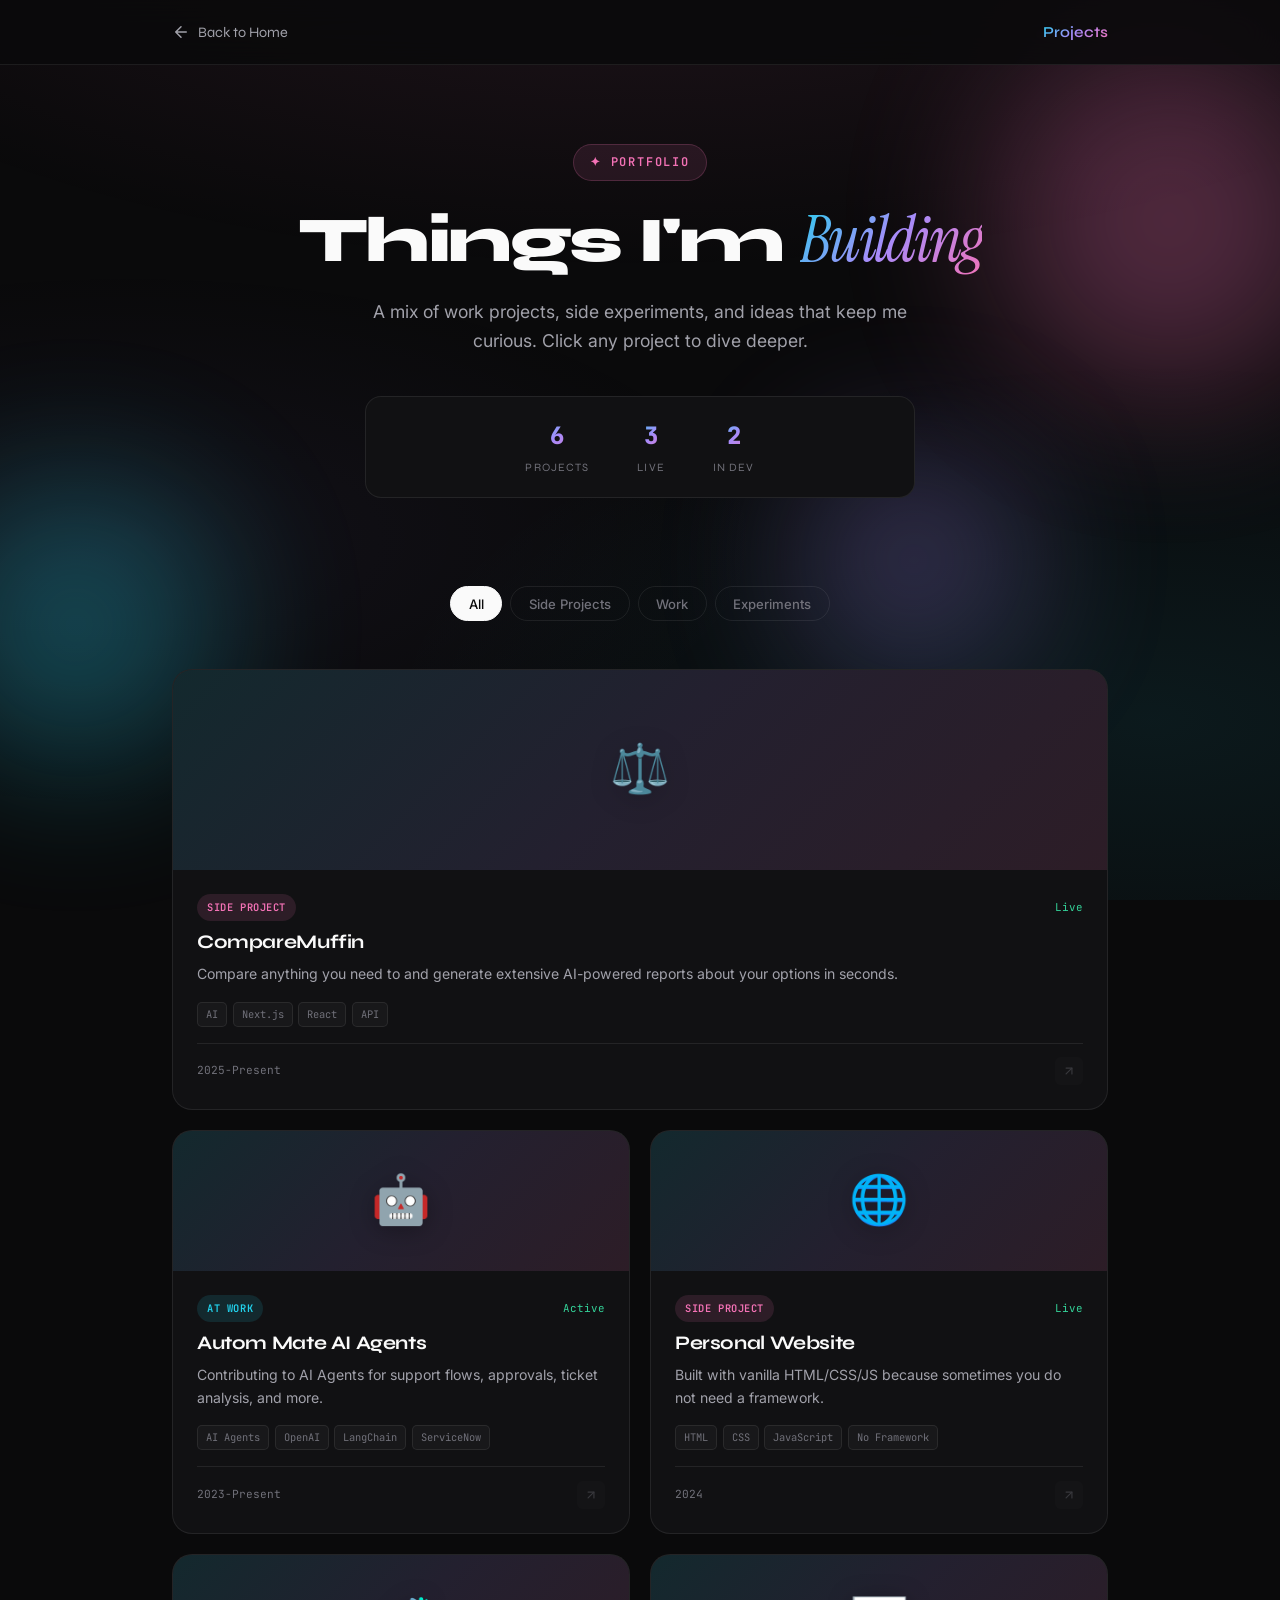
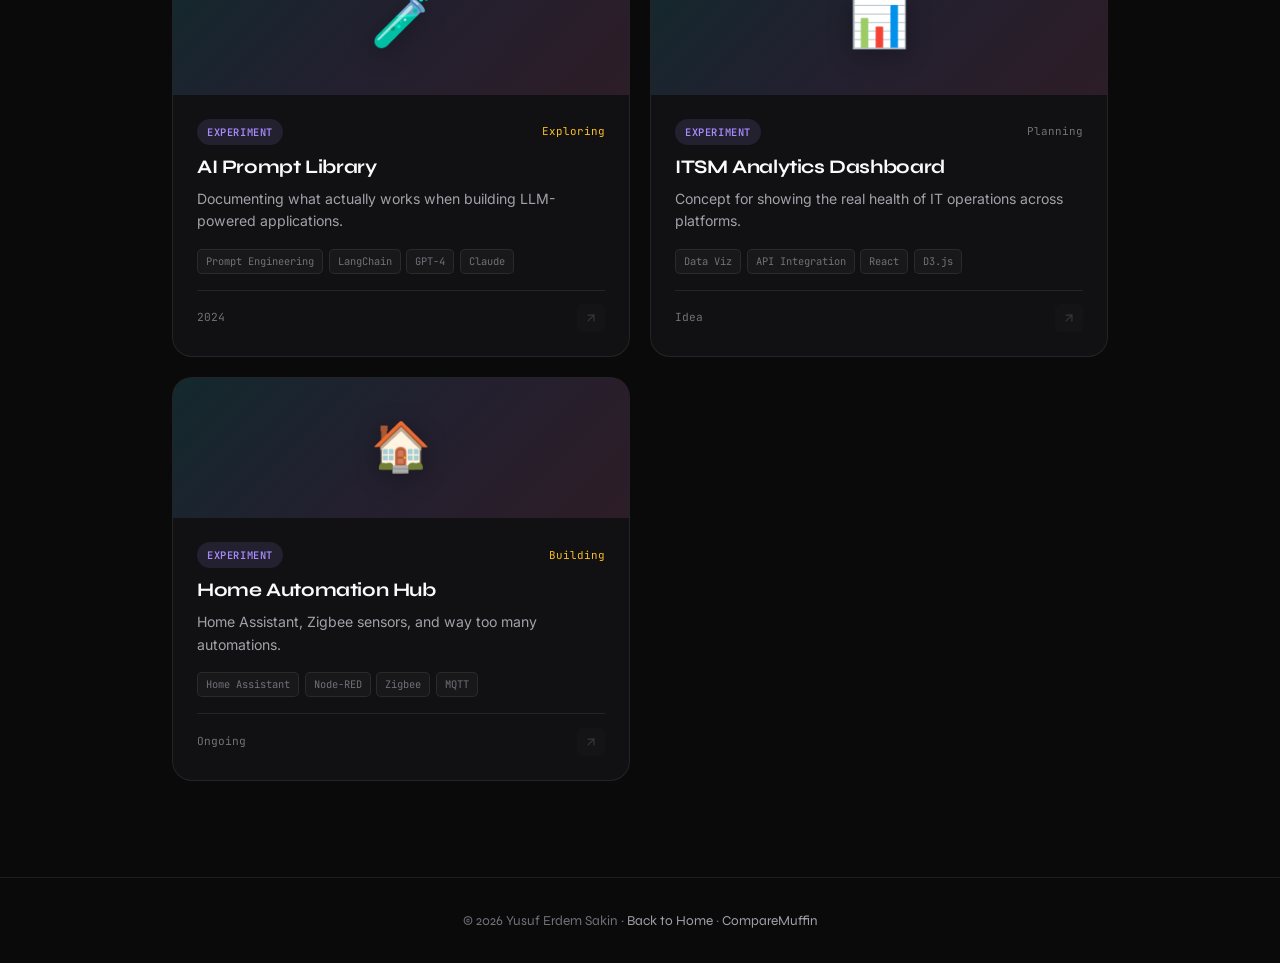
==== commit 96600b84: "Update projects.html" ====
--- a/projects.html
+++ b/projects.html
@@ -5,734 +5,150 @@
   <title>Projects – Yusuf Erdem Sakın</title>
   <meta name="viewport" content="width=device-width, initial-scale=1" />
   <meta name="description" content="Projects and side experiments by Yusuf Erdem Sakın." />
-  
   <link rel="preconnect" href="https://fonts.googleapis.com">
   <link rel="preconnect" href="https://fonts.gstatic.com" crossorigin>
   <link href="https://fonts.googleapis.com/css2?family=Instrument+Serif:ital@0;1&family=Syne:wght@400;500;600;700;800&family=JetBrains+Mono:wght@400;500&family=Inter:wght@400;500;600&display=swap" rel="stylesheet">
-
   <style>
     :root {
-      --bg-primary: #0a0a0b;
-      --bg-secondary: #111113;
-      --bg-tertiary: #18181b;
-      --border: rgba(255, 255, 255, 0.08);
-      --border-hover: rgba(255, 255, 255, 0.15);
-      --text-primary: #fafafa;
-      --text-secondary: #a1a1aa;
-      --text-muted: #71717a;
-      --accent-cyan: #22d3ee;
-      --accent-violet: #a78bfa;
-      --accent-pink: #f472b6;
-      --accent-amber: #fbbf24;
-      --accent-emerald: #34d399;
-      --accent-orange: #fb923c;
+      --bg-primary: #0a0a0b; --bg-secondary: #111113; --bg-tertiary: #18181b;
+      --border: rgba(255,255,255,0.08); --border-hover: rgba(255,255,255,0.15);
+      --text-primary: #fafafa; --text-secondary: #a1a1aa; --text-muted: #71717a;
+      --accent-cyan: #22d3ee; --accent-violet: #a78bfa; --accent-pink: #f472b6;
+      --accent-amber: #fbbf24; --accent-emerald: #34d399; --accent-orange: #fb923c;
       --gradient-main: linear-gradient(135deg, #22d3ee 0%, #a78bfa 50%, #f472b6 100%);
-      --gradient-subtle: linear-gradient(135deg, rgba(34, 211, 238, 0.12) 0%, rgba(167, 139, 250, 0.12) 50%, rgba(244, 114, 182, 0.12) 100%);
-      --font-display: 'Syne', sans-serif;
-      --font-serif: 'Instrument Serif', Georgia, serif;
-      --font-mono: 'JetBrains Mono', monospace;
-      --font-body: 'Inter', sans-serif;
+      --gradient-subtle: linear-gradient(135deg, rgba(34,211,238,0.12), rgba(167,139,250,0.12), rgba(244,114,182,0.12));
+      --font-display: 'Syne', sans-serif; --font-serif: 'Instrument Serif', Georgia, serif;
+      --font-mono: 'JetBrains Mono', monospace; --font-body: 'Inter', sans-serif;
       --ease-out-expo: cubic-bezier(0.16, 1, 0.3, 1);
     }
-
-    * { box-sizing: border-box; margin: 0; padding: 0; }
-    html { scroll-behavior: smooth; }
-
-    body {
-      font-family: var(--font-display);
-      background: var(--bg-primary);
-      color: var(--text-primary);
-      -webkit-font-smoothing: antialiased;
-      line-height: 1.6;
-      overflow-x: hidden;
-    }
-
-    body.modal-open { overflow: hidden; }
-
-    .bg-gradient {
-      position: fixed;
-      inset: 0;
-      background: 
-        radial-gradient(ellipse 80% 50% at 50% -20%, rgba(244, 114, 182, 0.12), transparent),
-        radial-gradient(ellipse 60% 40% at 90% 80%, rgba(34, 211, 238, 0.08), transparent),
-        radial-gradient(ellipse 50% 30% at 10% 60%, rgba(167, 139, 250, 0.06), transparent);
-      pointer-events: none;
-      z-index: -1;
-    }
-
-    .orb {
-      position: fixed;
-      border-radius: 50%;
-      filter: blur(80px);
-      opacity: 0.3;
-      pointer-events: none;
-      z-index: -1;
-      animation: float 20s ease-in-out infinite;
-    }
-    .orb-1 { width: 350px; height: 350px; background: var(--accent-pink); top: 5%; right: -5%; }
-    .orb-2 { width: 280px; height: 280px; background: var(--accent-cyan); bottom: 15%; left: -5%; animation-delay: -7s; }
-    .orb-3 { width: 220px; height: 220px; background: var(--accent-violet); top: 50%; right: 20%; animation-delay: -14s; }
-
-    @keyframes float {
-      0%, 100% { transform: translate(0, 0) scale(1); }
-      25% { transform: translate(20px, -20px) scale(1.05); }
-      50% { transform: translate(-15px, 15px) scale(0.95); }
-      75% { transform: translate(15px, 10px) scale(1.02); }
-    }
-
-    ::selection { background: var(--accent-cyan); color: var(--bg-primary); }
-    a { color: inherit; text-decoration: none; }
-    .container { max-width: 1000px; margin: 0 auto; padding: 0 2rem; }
-
-    header {
-      position: fixed;
-      top: 0; left: 0; right: 0;
-      z-index: 100;
-      padding: 1.25rem 0;
-      background: rgba(10, 10, 11, 0.85);
-      backdrop-filter: blur(20px);
-      border-bottom: 1px solid var(--border);
-    }
-
-    .nav {
-      display: flex;
-      align-items: center;
-      justify-content: space-between;
-      max-width: 1000px;
-      margin: 0 auto;
-      padding: 0 2rem;
-    }
-
-    .nav-back {
-      display: flex;
-      align-items: center;
-      gap: 0.5rem;
-      font-size: 0.9rem;
-      color: var(--text-secondary);
-      transition: all 0.3s ease;
-    }
-    .nav-back:hover { color: var(--text-primary); }
-    .nav-back svg { transition: transform 0.3s ease; }
-    .nav-back:hover svg { transform: translateX(-4px); }
-
-    .nav-title {
-      font-weight: 600;
-      font-size: 0.95rem;
-      background: var(--gradient-main);
-      -webkit-background-clip: text;
-      -webkit-text-fill-color: transparent;
-      background-clip: text;
-    }
-
-    .page-header { padding: 9rem 0 3rem; text-align: center; }
-
-    .page-label {
-      display: inline-flex;
-      align-items: center;
-      gap: 0.5rem;
-      font-size: 0.75rem;
-      font-weight: 600;
-      font-family: var(--font-mono);
-      color: var(--accent-pink);
-      text-transform: uppercase;
-      letter-spacing: 0.15em;
-      margin-bottom: 1.5rem;
-      padding: 0.5rem 1rem;
-      background: rgba(244, 114, 182, 0.1);
-      border: 1px solid rgba(244, 114, 182, 0.2);
-      border-radius: 100px;
-    }
-
-    .page-title {
-      font-size: clamp(2.5rem, 6vw, 4rem);
-      font-weight: 800;
-      letter-spacing: -0.04em;
-      margin-bottom: 1.25rem;
-      line-height: 1.1;
-    }
-    .page-title span {
-      font-family: var(--font-serif);
-      font-weight: 400;
-      font-style: italic;
-      background: var(--gradient-main);
-      -webkit-background-clip: text;
-      -webkit-text-fill-color: transparent;
-      background-clip: text;
-    }
-
-    .page-subtitle {
-      font-size: 1.1rem;
-      font-family: var(--font-body);
-      color: var(--text-secondary);
-      max-width: 550px;
-      margin: 0 auto;
-      line-height: 1.7;
-    }
-
-    .stats-bar {
-      display: flex;
-      justify-content: center;
-      gap: 3rem;
-      margin: 2.5rem auto;
-      padding: 1.25rem 2rem;
-      background: var(--bg-secondary);
-      border: 1px solid var(--border);
-      border-radius: 16px;
-      max-width: 550px;
-    }
-    .stat { text-align: center; }
-    .stat-value {
-      font-size: 1.5rem;
-      font-weight: 800;
-      font-family: var(--font-mono);
-      background: var(--gradient-main);
-      -webkit-background-clip: text;
-      -webkit-text-fill-color: transparent;
-    }
-    .stat-label {
-      font-size: 0.7rem;
-      color: var(--text-muted);
-      text-transform: uppercase;
-      letter-spacing: 0.1em;
-      margin-top: 0.2rem;
-    }
-
-    .filter-tabs {
-      display: flex;
-      justify-content: center;
-      gap: 0.5rem;
-      margin-bottom: 3rem;
-      flex-wrap: wrap;
-    }
-    .filter-tab {
-      padding: 0.55rem 1.1rem;
-      font-size: 0.82rem;
-      font-weight: 500;
-      font-family: var(--font-body);
-      color: var(--text-muted);
-      background: transparent;
-      border: 1px solid var(--border);
-      border-radius: 100px;
-      cursor: pointer;
-      transition: all 0.3s ease;
-    }
-    .filter-tab:hover {
-      color: var(--text-secondary);
-      border-color: var(--border-hover);
-      background: rgba(255, 255, 255, 0.02);
-    }
-    .filter-tab.active {
-      color: var(--bg-primary);
-      background: var(--text-primary);
-      border-color: var(--text-primary);
-    }
-
-    .projects-grid {
-      display: grid;
-      grid-template-columns: repeat(2, 1fr);
-      gap: 1.25rem;
-      padding-bottom: 6rem;
-    }
-
-    .project-card {
-      background: var(--bg-secondary);
-      border: 1px solid var(--border);
-      border-radius: 20px;
-      overflow: hidden;
-      cursor: pointer;
-      transition: all 0.4s var(--ease-out-expo);
-      position: relative;
-    }
-    .project-card:hover {
-      border-color: var(--border-hover);
-      transform: translateY(-6px);
-      box-shadow: 0 25px 50px rgba(0, 0, 0, 0.25);
-    }
-    .project-card:hover .project-visual::before {
-      transform: translateX(100%);
-    }
-    .project-card:hover .project-arrow {
-      transform: translate(3px, -3px);
-      opacity: 1;
-    }
-
-    .project-card.featured {
-      grid-column: span 2;
-    }
-    .project-card.featured .project-visual {
-      height: 200px;
-    }
-
-    .project-visual {
-      height: 140px;
-      background: var(--gradient-subtle);
-      display: flex;
-      align-items: center;
-      justify-content: center;
-      position: relative;
-      overflow: hidden;
-    }
-    .project-visual::before {
-      content: "";
-      position: absolute;
-      inset: 0;
-      background: linear-gradient(45deg, transparent 30%, rgba(255, 255, 255, 0.08) 50%, transparent 70%);
-      transform: translateX(-100%);
-      transition: transform 0.6s ease;
-    }
-
-    .project-emoji {
-      font-size: 3rem;
-      filter: drop-shadow(0 4px 12px rgba(0,0,0,0.3));
-    }
-
-    .project-info {
-      padding: 1.5rem;
-    }
-
-    .project-header {
-      display: flex;
-      align-items: center;
-      justify-content: space-between;
-      margin-bottom: 0.6rem;
-    }
-
-    .project-type {
-      font-size: 0.65rem;
-      font-weight: 600;
-      font-family: var(--font-mono);
-      padding: 0.3rem 0.65rem;
-      border-radius: 100px;
-      text-transform: uppercase;
-      letter-spacing: 0.05em;
-    }
-    .project-type.side { background: rgba(244, 114, 182, 0.12); color: var(--accent-pink); }
-    .project-type.work { background: rgba(34, 211, 238, 0.12); color: var(--accent-cyan); }
-    .project-type.experiment { background: rgba(167, 139, 250, 0.12); color: var(--accent-violet); }
-    .project-type.oss { background: rgba(52, 211, 153, 0.12); color: var(--accent-emerald); }
-
-    .project-status {
-      font-size: 0.68rem;
-      font-family: var(--font-mono);
-      color: var(--text-muted);
-    }
-    .project-status.live { color: var(--accent-emerald); }
-    .project-status.dev { color: var(--accent-amber); }
-
-    .project-title {
-      font-size: 1.2rem;
-      font-weight: 700;
-      letter-spacing: -0.02em;
-      margin-bottom: 0.5rem;
-      line-height: 1.3;
-    }
-
-    .project-excerpt {
-      font-size: 0.88rem;
-      font-family: var(--font-body);
-      color: var(--text-secondary);
-      line-height: 1.6;
-      margin-bottom: 1rem;
-      display: -webkit-box;
-      -webkit-line-clamp: 2;
-      -webkit-box-orient: vertical;
-      overflow: hidden;
-    }
-
-    .project-tech {
-      display: flex;
-      flex-wrap: wrap;
-      gap: 0.35rem;
-      margin-bottom: 1rem;
-    }
-    .project-tech span {
-      font-size: 0.65rem;
-      font-family: var(--font-mono);
-      padding: 0.2rem 0.5rem;
-      background: rgba(255, 255, 255, 0.03);
-      border: 1px solid var(--border);
-      border-radius: 5px;
-      color: var(--text-muted);
-    }
-
-    .project-footer {
-      display: flex;
-      align-items: center;
-      justify-content: space-between;
-      padding-top: 0.85rem;
-      border-top: 1px solid var(--border);
-    }
-
-    .project-meta {
-      font-size: 0.7rem;
-      font-family: var(--font-mono);
-      color: var(--text-muted);
-    }
-
-    .project-arrow {
-      width: 28px; height: 28px;
-      display: flex;
-      align-items: center;
-      justify-content: center;
-      background: rgba(255, 255, 255, 0.04);
-      border-radius: 6px;
-      color: var(--text-muted);
-      opacity: 0.4;
-      transition: all 0.3s ease;
-    }
-    .project-arrow svg { width: 14px; height: 14px; }
-
-    /* Modal */
-    .modal-overlay {
-      position: fixed;
-      inset: 0;
-      background: rgba(0, 0, 0, 0.85);
-      backdrop-filter: blur(8px);
-      z-index: 1000;
-      opacity: 0;
-      visibility: hidden;
-      transition: all 0.4s ease;
-    }
-    .modal-overlay.active { opacity: 1; visibility: visible; }
-
-    .modal-container {
-      position: fixed;
-      inset: 0;
-      z-index: 1001;
-      overflow-y: auto;
-      padding: 2rem;
-      display: flex;
-      justify-content: center;
-      opacity: 0;
-      visibility: hidden;
-      transition: all 0.4s ease;
-    }
-    .modal-container.active { opacity: 1; visibility: visible; }
-
-    .modal {
-      width: 100%;
-      max-width: 850px;
-      background: var(--bg-secondary);
-      border: 1px solid var(--border);
-      border-radius: 24px;
-      margin: auto;
-      position: relative;
-      transform: translateY(30px) scale(0.97);
-      transition: transform 0.5s var(--ease-out-expo);
-      overflow: hidden;
-    }
-    .modal-container.active .modal { transform: translateY(0) scale(1); }
-
-    .modal-close {
-      position: absolute;
-      top: 1.25rem; right: 1.25rem;
-      width: 36px; height: 36px;
-      display: flex;
-      align-items: center;
-      justify-content: center;
-      background: rgba(0, 0, 0, 0.5);
-      border: 1px solid var(--border);
-      border-radius: 10px;
-      color: var(--text-secondary);
-      cursor: pointer;
-      transition: all 0.3s ease;
-      z-index: 10;
-    }
-    .modal-close:hover { background: rgba(0, 0, 0, 0.7); color: var(--text-primary); }
-
-    .modal-hero {
-      height: 180px;
-      background: var(--gradient-subtle);
-      display: flex;
-      align-items: center;
-      justify-content: center;
-      position: relative;
-    }
-    .modal-hero-emoji {
-      font-size: 4.5rem;
-      filter: drop-shadow(0 8px 24px rgba(0,0,0,0.4));
-    }
-
-    .modal-header {
-      padding: 2rem 2.5rem 1.5rem;
-      border-bottom: 1px solid var(--border);
-    }
-
-    .modal-label {
-      display: flex;
-      align-items: center;
-      gap: 0.75rem;
-      margin-bottom: 1rem;
-    }
-
-    .modal-title {
-      font-size: clamp(1.5rem, 4vw, 2rem);
-      font-weight: 800;
-      letter-spacing: -0.03em;
-      line-height: 1.25;
-      margin-bottom: 0.75rem;
-    }
-
-    .modal-tagline {
-      font-size: 1.05rem;
-      font-family: var(--font-body);
-      color: var(--text-secondary);
-      line-height: 1.6;
-    }
-
-    .modal-meta {
-      display: flex;
-      flex-wrap: wrap;
-      align-items: center;
-      gap: 1.5rem;
-      margin-top: 1.25rem;
-    }
-    .modal-meta-item {
-      display: flex;
-      align-items: center;
-      gap: 0.4rem;
-      font-size: 0.8rem;
-      font-family: var(--font-body);
-      color: var(--text-secondary);
-    }
-    .modal-meta-item svg { width: 14px; height: 14px; opacity: 0.7; }
-
-    .modal-tech {
-      display: flex;
-      flex-wrap: wrap;
-      gap: 0.4rem;
-      margin-top: 1.25rem;
-    }
-    .modal-tech span {
-      font-size: 0.72rem;
-      font-family: var(--font-mono);
-      padding: 0.35rem 0.7rem;
-      background: rgba(255, 255, 255, 0.03);
-      border: 1px solid var(--border);
-      border-radius: 6px;
-      color: var(--text-muted);
-    }
-
-    .modal-content {
-      padding: 2rem 2.5rem 2.5rem;
-      font-family: var(--font-body);
-      font-size: 1rem;
-      line-height: 1.8;
-      color: var(--text-secondary);
-    }
-    .modal-content h2 {
-      font-family: var(--font-display);
-      font-size: 1.25rem;
-      font-weight: 700;
-      color: var(--text-primary);
-      margin: 2rem 0 0.75rem;
-      letter-spacing: -0.02em;
-    }
-    .modal-content h2:first-child { margin-top: 0; }
-    .modal-content p { margin-bottom: 1rem; }
-    .modal-content ul, .modal-content ol { margin: 1rem 0; padding-left: 1.5rem; }
-    .modal-content li { margin-bottom: 0.5rem; }
-
-    .modal-content .feature-grid {
-      display: grid;
-      grid-template-columns: repeat(2, 1fr);
-      gap: 1rem;
-      margin: 1.5rem 0;
-    }
-    .modal-content .feature-item {
-      padding: 1rem;
-      background: rgba(255, 255, 255, 0.02);
-      border: 1px solid var(--border);
-      border-radius: 12px;
-    }
-    .modal-content .feature-item h4 {
-      font-family: var(--font-display);
-      font-size: 0.9rem;
-      font-weight: 600;
-      color: var(--text-primary);
-      margin-bottom: 0.4rem;
-      display: flex;
-      align-items: center;
-      gap: 0.5rem;
-    }
-    .modal-content .feature-item p {
-      font-size: 0.85rem;
-      margin-bottom: 0;
-      color: var(--text-muted);
-    }
-
-    .modal-content .highlight {
-      margin: 1.5rem 0;
-      padding: 1.25rem;
-      background: linear-gradient(135deg, rgba(34, 211, 238, 0.06) 0%, rgba(167, 139, 250, 0.06) 100%);
-      border: 1px solid var(--border);
-      border-radius: 12px;
-    }
-    .modal-content .highlight-title {
-      font-family: var(--font-display);
-      font-size: 0.9rem;
-      font-weight: 600;
-      color: var(--accent-cyan);
-      margin-bottom: 0.5rem;
-    }
-    .modal-content .highlight p { margin-bottom: 0; font-size: 0.92rem; }
-
-    .modal-content .screenshot {
-      margin: 1.5rem 0;
-      padding: 2rem;
-      background: var(--bg-primary);
-      border: 1px solid var(--border);
-      border-radius: 12px;
-      text-align: center;
-      color: var(--text-muted);
-      font-size: 0.9rem;
-    }
-
-    .modal-footer {
-      padding: 1.5rem 2.5rem;
-      border-top: 1px solid var(--border);
-      background: rgba(0, 0, 0, 0.2);
-      display: flex;
-      align-items: center;
-      gap: 1rem;
-      flex-wrap: wrap;
-    }
-
-    .modal-btn {
-      display: inline-flex;
-      align-items: center;
-      gap: 0.5rem;
-      padding: 0.7rem 1.25rem;
-      font-size: 0.85rem;
-      font-weight: 600;
-      font-family: var(--font-body);
-      border-radius: 100px;
-      cursor: pointer;
-      transition: all 0.3s ease;
-      text-decoration: none;
-    }
-    .modal-btn.primary {
-      background: var(--text-primary);
-      color: var(--bg-primary);
-      border: none;
-    }
-    .modal-btn.primary:hover { transform: scale(1.03); }
-    .modal-btn.secondary {
-      background: transparent;
-      color: var(--text-secondary);
-      border: 1px solid var(--border);
-    }
-    .modal-btn.secondary:hover {
-      border-color: var(--border-hover);
-      color: var(--text-primary);
-    }
-
-    .modal-btn svg { width: 14px; height: 14px; }
-
-    footer {
-      padding: 2rem 0;
-      border-top: 1px solid var(--border);
-      text-align: center;
-    }
-    .footer-text { font-size: 0.85rem; color: var(--text-muted); }
-    .footer-text a { color: var(--text-secondary); transition: color 0.3s ease; }
-    .footer-text a:hover { color: var(--accent-cyan); }
-
-    @media (max-width: 768px) {
-      .projects-grid { grid-template-columns: 1fr; }
-      .project-card.featured { grid-column: span 1; }
-      .modal-content .feature-grid { grid-template-columns: 1fr; }
-      .modal-header, .modal-content, .modal-footer { padding-left: 1.5rem; padding-right: 1.5rem; }
-      .modal-container { padding: 1rem; }
-      .modal-footer { flex-direction: column; }
-      .modal-btn { width: 100%; justify-content: center; }
-    }
-
-    @keyframes fadeIn {
-      from { opacity: 0; transform: translateY(12px); }
-      to { opacity: 1; transform: translateY(0); }
-    }
-    .project-card { animation: fadeIn 0.5s ease backwards; }
+    *{box-sizing:border-box;margin:0;padding:0} html{scroll-behavior:smooth}
+    body{font-family:var(--font-display);background:var(--bg-primary);color:var(--text-primary);-webkit-font-smoothing:antialiased;line-height:1.6;overflow-x:hidden}
+    body.modal-open{overflow:hidden}
+    .bg-gradient{position:fixed;inset:0;background:radial-gradient(ellipse 80% 50% at 50% -20%,rgba(244,114,182,0.12),transparent),radial-gradient(ellipse 60% 40% at 90% 80%,rgba(34,211,238,0.08),transparent),radial-gradient(ellipse 50% 30% at 10% 60%,rgba(167,139,250,0.06),transparent);pointer-events:none;z-index:-1}
+    .orb{position:fixed;border-radius:50%;filter:blur(80px);opacity:0.3;pointer-events:none;z-index:-1;animation:float 20s ease-in-out infinite}
+    .orb-1{width:350px;height:350px;background:var(--accent-pink);top:5%;right:-5%}
+    .orb-2{width:280px;height:280px;background:var(--accent-cyan);bottom:15%;left:-5%;animation-delay:-7s}
+    .orb-3{width:220px;height:220px;background:var(--accent-violet);top:50%;right:20%;animation-delay:-14s}
+    @keyframes float{0%,100%{transform:translate(0,0) scale(1)}25%{transform:translate(20px,-20px) scale(1.05)}50%{transform:translate(-15px,15px) scale(0.95)}75%{transform:translate(15px,10px) scale(1.02)}}
+    ::selection{background:var(--accent-cyan);color:var(--bg-primary)} a{color:inherit;text-decoration:none}
+    .container{max-width:1000px;margin:0 auto;padding:0 2rem}
+    header{position:fixed;top:0;left:0;right:0;z-index:100;padding:1.25rem 0;background:rgba(10,10,11,0.85);backdrop-filter:blur(20px);border-bottom:1px solid var(--border)}
+    .nav{display:flex;align-items:center;justify-content:space-between;max-width:1000px;margin:0 auto;padding:0 2rem}
+    .nav-back{display:flex;align-items:center;gap:0.5rem;font-size:0.9rem;color:var(--text-secondary);transition:all 0.3s ease}
+    .nav-back:hover{color:var(--text-primary)} .nav-back svg{transition:transform 0.3s ease} .nav-back:hover svg{transform:translateX(-4px)}
+    .nav-title{font-weight:600;font-size:0.95rem;background:var(--gradient-main);-webkit-background-clip:text;-webkit-text-fill-color:transparent;background-clip:text}
+    .page-header{padding:9rem 0 3rem;text-align:center}
+    .page-label{display:inline-flex;align-items:center;gap:0.5rem;font-size:0.75rem;font-weight:600;font-family:var(--font-mono);color:var(--accent-pink);text-transform:uppercase;letter-spacing:0.15em;margin-bottom:1.5rem;padding:0.5rem 1rem;background:rgba(244,114,182,0.1);border:1px solid rgba(244,114,182,0.2);border-radius:100px}
+    .page-title{font-size:clamp(2.5rem,6vw,4rem);font-weight:800;letter-spacing:-0.04em;margin-bottom:1.25rem;line-height:1.1}
+    .page-title span{font-family:var(--font-serif);font-weight:400;font-style:italic;background:var(--gradient-main);-webkit-background-clip:text;-webkit-text-fill-color:transparent;background-clip:text}
+    .page-subtitle{font-size:1.1rem;font-family:var(--font-body);color:var(--text-secondary);max-width:550px;margin:0 auto;line-height:1.7}
+    .stats-bar{display:flex;justify-content:center;gap:3rem;margin:2.5rem auto;padding:1.25rem 2rem;background:var(--bg-secondary);border:1px solid var(--border);border-radius:16px;max-width:550px}
+    .stat{text-align:center} .stat-value{font-size:1.5rem;font-weight:800;font-family:var(--font-mono);background:var(--gradient-main);-webkit-background-clip:text;-webkit-text-fill-color:transparent}
+    .stat-label{font-size:0.7rem;color:var(--text-muted);text-transform:uppercase;letter-spacing:0.1em;margin-top:0.2rem}
+    .filter-tabs{display:flex;justify-content:center;gap:0.5rem;margin-bottom:3rem;flex-wrap:wrap}
+    .filter-tab{padding:0.55rem 1.1rem;font-size:0.82rem;font-weight:500;font-family:var(--font-body);color:var(--text-muted);background:transparent;border:1px solid var(--border);border-radius:100px;cursor:pointer;transition:all 0.3s ease}
+    .filter-tab:hover{color:var(--text-secondary);border-color:var(--border-hover);background:rgba(255,255,255,0.02)}
+    .filter-tab.active{color:var(--bg-primary);background:var(--text-primary);border-color:var(--text-primary)}
+    .projects-grid{display:grid;grid-template-columns:repeat(2,1fr);gap:1.25rem;padding-bottom:6rem}
+    .project-card{background:var(--bg-secondary);border:1px solid var(--border);border-radius:20px;overflow:hidden;cursor:pointer;transition:all 0.4s var(--ease-out-expo);position:relative}
+    .project-card:hover{border-color:var(--border-hover);transform:translateY(-6px);box-shadow:0 25px 50px rgba(0,0,0,0.25)}
+    .project-card:hover .project-visual::before{transform:translateX(100%)} .project-card:hover .project-arrow{transform:translate(3px,-3px);opacity:1}
+    .project-card.featured{grid-column:span 2} .project-card.featured .project-visual{height:200px}
+    .project-visual{height:140px;background:var(--gradient-subtle);display:flex;align-items:center;justify-content:center;position:relative;overflow:hidden}
+    .project-visual::before{content:"";position:absolute;inset:0;background:linear-gradient(45deg,transparent 30%,rgba(255,255,255,0.08) 50%,transparent 70%);transform:translateX(-100%);transition:transform 0.6s ease}
+    .project-emoji{font-size:3rem;filter:drop-shadow(0 4px 12px rgba(0,0,0,0.3))}
+    .project-info{padding:1.5rem} .project-header{display:flex;align-items:center;justify-content:space-between;margin-bottom:0.6rem}
+    .project-type{font-size:0.65rem;font-weight:600;font-family:var(--font-mono);padding:0.3rem 0.65rem;border-radius:100px;text-transform:uppercase;letter-spacing:0.05em}
+    .project-type.side{background:rgba(244,114,182,0.12);color:var(--accent-pink)} .project-type.work{background:rgba(34,211,238,0.12);color:var(--accent-cyan)}
+    .project-type.experiment{background:rgba(167,139,250,0.12);color:var(--accent-violet)} .project-type.oss{background:rgba(52,211,153,0.12);color:var(--accent-emerald)}
+    .project-status{font-size:0.68rem;font-family:var(--font-mono);color:var(--text-muted)} .project-status.live{color:var(--accent-emerald)} .project-status.dev{color:var(--accent-amber)}
+    .project-title{font-size:1.2rem;font-weight:700;letter-spacing:-0.02em;margin-bottom:0.5rem;line-height:1.3}
+    .project-excerpt{font-size:0.88rem;font-family:var(--font-body);color:var(--text-secondary);line-height:1.6;margin-bottom:1rem;display:-webkit-box;-webkit-line-clamp:2;-webkit-box-orient:vertical;overflow:hidden}
+    .project-tech{display:flex;flex-wrap:wrap;gap:0.35rem;margin-bottom:1rem}
+    .project-tech span{font-size:0.65rem;font-family:var(--font-mono);padding:0.2rem 0.5rem;background:rgba(255,255,255,0.03);border:1px solid var(--border);border-radius:5px;color:var(--text-muted)}
+    .project-footer{display:flex;align-items:center;justify-content:space-between;padding-top:0.85rem;border-top:1px solid var(--border)}
+    .project-meta{font-size:0.7rem;font-family:var(--font-mono);color:var(--text-muted)}
+    .project-arrow{width:28px;height:28px;display:flex;align-items:center;justify-content:center;background:rgba(255,255,255,0.04);border-radius:6px;color:var(--text-muted);opacity:0.4;transition:all 0.3s ease}
+    .project-arrow svg{width:14px;height:14px}
+    .modal-overlay{position:fixed;inset:0;background:rgba(0,0,0,0.85);backdrop-filter:blur(8px);z-index:1000;opacity:0;visibility:hidden;transition:all 0.4s ease}
+    .modal-overlay.active{opacity:1;visibility:visible}
+    .modal-container{position:fixed;inset:0;z-index:1001;overflow-y:auto;padding:2rem;display:flex;justify-content:center;opacity:0;visibility:hidden;transition:all 0.4s ease}
+    .modal-container.active{opacity:1;visibility:visible}
+    .modal{width:100%;max-width:850px;background:var(--bg-secondary);border:1px solid var(--border);border-radius:24px;margin:auto;position:relative;transform:translateY(30px) scale(0.97);transition:transform 0.5s var(--ease-out-expo);overflow:hidden}
+    .modal-container.active .modal{transform:translateY(0) scale(1)}
+    .modal-close{position:absolute;top:1.25rem;right:1.25rem;width:36px;height:36px;display:flex;align-items:center;justify-content:center;background:rgba(0,0,0,0.5);border:1px solid var(--border);border-radius:10px;color:var(--text-secondary);cursor:pointer;transition:all 0.3s ease;z-index:10}
+    .modal-close:hover{background:rgba(0,0,0,0.7);color:var(--text-primary)}
+    .modal-hero{height:180px;background:var(--gradient-subtle);display:flex;align-items:center;justify-content:center;position:relative}
+    .modal-hero-emoji{font-size:4.5rem;filter:drop-shadow(0 8px 24px rgba(0,0,0,0.4))}
+    .modal-header{padding:2rem 2.5rem 1.5rem;border-bottom:1px solid var(--border)}
+    .modal-label{display:flex;align-items:center;gap:0.75rem;margin-bottom:1rem}
+    .modal-title{font-size:clamp(1.5rem,4vw,2rem);font-weight:800;letter-spacing:-0.03em;line-height:1.25;margin-bottom:0.75rem}
+    .modal-tagline{font-size:1.05rem;font-family:var(--font-body);color:var(--text-secondary);line-height:1.6}
+    .modal-meta{display:flex;flex-wrap:wrap;align-items:center;gap:1.5rem;margin-top:1.25rem}
+    .modal-meta-item{display:flex;align-items:center;gap:0.4rem;font-size:0.8rem;font-family:var(--font-body);color:var(--text-secondary)}
+    .modal-meta-item svg{width:14px;height:14px;opacity:0.7}
+    .modal-tech{display:flex;flex-wrap:wrap;gap:0.4rem;margin-top:1.25rem}
+    .modal-tech span{font-size:0.72rem;font-family:var(--font-mono);padding:0.35rem 0.7rem;background:rgba(255,255,255,0.03);border:1px solid var(--border);border-radius:6px;color:var(--text-muted)}
+    .modal-content{padding:2rem 2.5rem 2.5rem;font-family:var(--font-body);font-size:1rem;line-height:1.8;color:var(--text-secondary)}
+    .modal-content h2{font-family:var(--font-display);font-size:1.25rem;font-weight:700;color:var(--text-primary);margin:2rem 0 0.75rem;letter-spacing:-0.02em}
+    .modal-content h2:first-child{margin-top:0} .modal-content p{margin-bottom:1rem}
+    .modal-content ul,.modal-content ol{margin:1rem 0;padding-left:1.5rem} .modal-content li{margin-bottom:0.5rem}
+    .modal-content .feature-grid{display:grid;grid-template-columns:repeat(2,1fr);gap:1rem;margin:1.5rem 0}
+    .modal-content .feature-item{padding:1rem;background:rgba(255,255,255,0.02);border:1px solid var(--border);border-radius:12px}
+    .modal-content .feature-item h4{font-family:var(--font-display);font-size:0.9rem;font-weight:600;color:var(--text-primary);margin-bottom:0.4rem;display:flex;align-items:center;gap:0.5rem}
+    .modal-content .feature-item p{font-size:0.85rem;margin-bottom:0;color:var(--text-muted)}
+    .modal-content .highlight{margin:1.5rem 0;padding:1.25rem;background:linear-gradient(135deg,rgba(34,211,238,0.06),rgba(167,139,250,0.06));border:1px solid var(--border);border-radius:12px}
+    .modal-content .highlight-title{font-family:var(--font-display);font-size:0.9rem;font-weight:600;color:var(--accent-cyan);margin-bottom:0.5rem}
+    .modal-content .highlight p{margin-bottom:0;font-size:0.92rem}
+    .modal-footer{padding:1.5rem 2.5rem;border-top:1px solid var(--border);background:rgba(0,0,0,0.2);display:flex;align-items:center;gap:1rem;flex-wrap:wrap}
+    .modal-btn{display:inline-flex;align-items:center;gap:0.5rem;padding:0.7rem 1.25rem;font-size:0.85rem;font-weight:600;font-family:var(--font-body);border-radius:100px;cursor:pointer;transition:all 0.3s ease;text-decoration:none}
+    .modal-btn.primary{background:var(--text-primary);color:var(--bg-primary);border:none} .modal-btn.primary:hover{transform:scale(1.03)}
+    .modal-btn.secondary{background:transparent;color:var(--text-secondary);border:1px solid var(--border)} .modal-btn.secondary:hover{border-color:var(--border-hover);color:var(--text-primary)}
+    .modal-btn svg{width:14px;height:14px}
+    footer{padding:2rem 0;border-top:1px solid var(--border);text-align:center}
+    .footer-text{font-size:0.85rem;color:var(--text-muted)} .footer-text a{color:var(--text-secondary);transition:color 0.3s ease} .footer-text a:hover{color:var(--accent-cyan)}
+    @media(max-width:768px){.projects-grid{grid-template-columns:1fr}.project-card.featured{grid-column:span 1}.modal-content .feature-grid{grid-template-columns:1fr}.modal-header,.modal-content,.modal-footer{padding-left:1.5rem;padding-right:1.5rem}.modal-container{padding:1rem}.modal-footer{flex-direction:column}.modal-btn{width:100%;justify-content:center}}
+    @keyframes fadeIn{from{opacity:0;transform:translateY(12px)}to{opacity:1;transform:translateY(0)}}
+    .project-card{animation:fadeIn 0.5s ease backwards}
   </style>
 </head>
 <body>
   <div class="bg-gradient"></div>
-  <div class="orb orb-1"></div>
-  <div class="orb orb-2"></div>
-  <div class="orb orb-3"></div>
-
-  <header>
-    <nav class="nav">
-      <a href="index.html" class="nav-back">
-        <svg width="18" height="18" viewBox="0 0 24 24" fill="none" stroke="currentColor" stroke-width="2" stroke-linecap="round" stroke-linejoin="round">
-          <path d="M19 12H5M12 19l-7-7 7-7"/>
-        </svg>
-        Back to Home
-      </a>
-      <span class="nav-title">Projects</span>
-    </nav>
-  </header>
-
-  <main>
-    <div class="container">
-      <div class="page-header">
-        <div class="page-label">&#10022; Portfolio</div>
-        <h1 class="page-title">Things I'm <span>Building</span></h1>
-        <p class="page-subtitle">
-          A mix of work projects, side experiments, and ideas that keep me curious. Click any project to dive deeper.
-        </p>
-
-        <div class="stats-bar">
-          <div class="stat">
-            <div class="stat-value">6</div>
-            <div class="stat-label">Projects</div>
-          </div>
-          <div class="stat">
-            <div class="stat-value">2</div>
-            <div class="stat-label">Live</div>
-          </div>
-          <div class="stat">
-            <div class="stat-value">3</div>
-            <div class="stat-label">In Dev</div>
-          </div>
-        </div>
+  <div class="orb orb-1"></div><div class="orb orb-2"></div><div class="orb orb-3"></div>
+  <header><nav class="nav">
+    <a href="index.html" class="nav-back"><svg width="18" height="18" viewBox="0 0 24 24" fill="none" stroke="currentColor" stroke-width="2" stroke-linecap="round" stroke-linejoin="round"><path d="M19 12H5M12 19l-7-7 7-7"/></svg> Back to Home</a>
+    <span class="nav-title">Projects</span>
+  </nav></header>
+  <main><div class="container">
+    <div class="page-header">
+      <div class="page-label">&#10022; Portfolio</div>
+      <h1 class="page-title">Things I'm <span>Building</span></h1>
+      <p class="page-subtitle">A mix of work projects, side experiments, and ideas that keep me curious. Click any project to dive deeper.</p>
+      <div class="stats-bar">
+        <div class="stat"><div class="stat-value">6</div><div class="stat-label">Projects</div></div>
+        <div class="stat"><div class="stat-value">3</div><div class="stat-label">Live</div></div>
+        <div class="stat"><div class="stat-value">2</div><div class="stat-label">In Dev</div></div>
       </div>
-
-      <div class="filter-tabs">
-        <button class="filter-tab active" data-filter="all">All</button>
-        <button class="filter-tab" data-filter="side">Side Projects</button>
-        <button class="filter-tab" data-filter="work">Work</button>
-        <button class="filter-tab" data-filter="experiment">Experiments</button>
-      </div>
-
-      <div class="projects-grid" id="projects-grid"></div>
     </div>
-  </main>
-
+    <div class="filter-tabs">
+      <button class="filter-tab active" data-filter="all">All</button>
+      <button class="filter-tab" data-filter="side">Side Projects</button>
+      <button class="filter-tab" data-filter="work">Work</button>
+      <button class="filter-tab" data-filter="experiment">Experiments</button>
+    </div>
+    <div class="projects-grid" id="projects-grid"></div>
+  </div></main>
   <div class="modal-overlay" id="modal-overlay"></div>
-  
   <div class="modal-container" id="modal-container">
     <div class="modal" id="modal">
-      <button class="modal-close" id="modal-close">
-        <svg width="18" height="18" viewBox="0 0 24 24" fill="none" stroke="currentColor" stroke-width="2" stroke-linecap="round" stroke-linejoin="round">
-          <path d="M18 6L6 18M6 6l12 12"/>
-        </svg>
-      </button>
+      <button class="modal-close" id="modal-close"><svg width="18" height="18" viewBox="0 0 24 24" fill="none" stroke="currentColor" stroke-width="2" stroke-linecap="round" stroke-linejoin="round"><path d="M18 6L6 18M6 6l12 12"/></svg></button>
       <div class="modal-hero" id="modal-hero"></div>
       <div class="modal-header" id="modal-header"></div>
       <div class="modal-content" id="modal-content"></div>
       <div class="modal-footer" id="modal-footer"></div>
     </div>
   </div>
-
-  <footer>
-    <div class="container">
-      <p class="footer-text">
-        &copy; <span id="year"></span> Yusuf Erdem Sakin &middot; <a href="index.html">Back to Home</a>
-      </p>
-    </div>
-  </footer>
-
+  <footer><div class="container"><p class="footer-text">&copy; <span id="year"></span> Yusuf Erdem Sakin &middot; <a href="index.html">Back to Home</a> &middot; <a href="https://comparemuffin.com" target="_blank">CompareMuffin</a></p></div></footer>
   <script>
     document.getElementById("year").textContent = new Date().getFullYear();
 
@@ -742,19 +158,19 @@
         featured: true,
         type: "side",
         typeLabel: "Side Project",
-        status: "dev",
-        statusLabel: "In Development",
-        emoji: "&#9889;",
-        title: "LoadTest Pro",
-        tagline: "The all-in-one platform that combines powerful load testing with real-time webhook inspection.",
-        excerpt: "Making it easier for teams to understand how their services behave under real traffic and weird edge cases.",
-        tech: ["Node.js", "WebSockets", "React", "PostgreSQL", "Docker", "Redis"],
-        year: "2024-Present",
-        links: {
-          live: "https://www.loadtest.pro",
-          github: null
-        },
-        content: "<h2>The Problem</h2><p>Every developer has been there: you build an API, it works great in development, and then it falls over the moment real traffic hits it. Load testing tools exist, but they are either too complex (JMeter, Gatling) or too simple (basic curl loops).</p><p>And then there is the webhook problem. You are integrating with a third-party service that sends webhooks, but you have no idea what payload they are actually sending. You set up ngrok, tail some logs, and hope for the best.</p><h2>The Solution</h2><p>LoadTest Pro combines both problems into one clean interface:</p><div class=\"feature-grid\"><div class=\"feature-item\"><h4>&#128640; Load Testing</h4><p>Define scenarios visually, run distributed tests, get real-time metrics</p></div><div class=\"feature-item\"><h4>&#128269; Webhook Inspector</h4><p>Unique endpoints for each integration, full request logging, replay capability</p></div><div class=\"feature-item\"><h4>&#128200; Real-time Analytics</h4><p>Live charts showing response times, error rates, and throughput as tests run</p></div><div class=\"feature-item\"><h4>&#129302; Smart Assertions</h4><p>Define expected behaviors and get alerted when things break</p></div></div><h2>Technical Architecture</h2><p>The platform is built for scale from day one:</p><ul><li><strong>Distributed Workers:</strong> Load generation happens across multiple nodes to simulate realistic traffic patterns</li><li><strong>WebSocket Streaming:</strong> Results stream to the dashboard in real-time, no polling required</li><li><strong>PostgreSQL + TimescaleDB:</strong> Time-series data for metrics, regular Postgres for everything else</li><li><strong>Redis Pub/Sub:</strong> Coordinates workers and handles real-time event distribution</li></ul><div class=\"highlight\"><div class=\"highlight-title\">Current Status</div><p>Core load testing is functional. Currently building the webhook inspection features and polishing the UI. Beta launch planned for early 2025.</p></div><h2>Lessons Learned</h2><p>Building a load testing tool that is itself performant is a fun challenge. Early versions had the ironic problem of the dashboard becoming slow under heavy test loads. Fixed that with virtualized lists and smarter data aggregation.</p>"
+        status: "live",
+        statusLabel: "Live",
+        emoji: "&#9878;&#65039;",
+        title: "CompareMuffin",
+        tagline: "AI-powered comparison tool that lets you compare anything — products, tools, ideas, career paths — and get structured analysis with scoring and real reasoning.",
+        excerpt: "Compare anything you need to and generate extensive AI-powered reports about your options in seconds.",
+        tech: ["AI", "Next.js", "React", "API", "Anthropic", "Tailwind"],
+        year: "2025-Present",
+        links: {
+          live: "https://comparemuffin.com",
+          github: null
+        },
+        content: "<h2>The Problem</h2><p>Every day we face decisions: which tool to use, which career path to take, which product to buy. We spend hours reading reviews, comparing specs, and still feel uncertain. Most comparison sites are either biased, incomplete, or only cover specific product categories.</p><h2>The Solution</h2><p>CompareMuffin lets you drop in any two options and get a structured AI analysis instantly:</p><div class=\"feature-grid\"><div class=\"feature-item\"><h4>&#9878;&#65039; Compare Anything</h4><p>Products, tools, ideas, career paths, decisions &mdash; no category limits</p></div><div class=\"feature-item\"><h4>&#127919; Smart Verdicts</h4><p>AI-powered winner selection with confidence scoring and reasoning</p></div><div class=\"feature-item\"><h4>&#128200; Scoring Matrix</h4><p>Detailed breakdown across multiple dimensions with HIGH/MED/LOW ratings</p></div><div class=\"feature-item\"><h4>&#128274; Full Reports</h4><p>Comprehensive pros/cons, key differences, and actionable insights</p></div></div><h2>How It Works</h2><ul><li><strong>Drop two options:</strong> Type in anything you want to compare</li><li><strong>AI analyzes:</strong> Structured reasoning across multiple dimensions</li><li><strong>Get your verdict:</strong> Clear winner with confidence level and category tags</li><li><strong>Dive deeper:</strong> Unlock full scoring matrix and detailed reasoning</li></ul><div class=\"highlight\"><div class=\"highlight-title\">Current Status</div><p>CompareMuffin is live and free to use! No signup required to try it. Google sign-in available to save your comparisons.</p></div><h2>Why I Built This</h2><p>I found myself constantly asking AI chatbots to compare things for me, but the responses were always unstructured walls of text. CompareMuffin takes that same AI power and wraps it in a clean, structured format that actually helps you decide.</p>"
       },
       {
         id: 2,
@@ -773,7 +189,7 @@
           live: "https://autommate.com",
           github: null
         },
-        content: "<h2>What We Build</h2><p>At Autom Mate, I work on the AI Agent capabilities that help IT teams automate their workflows. These are not chatbots that answer questions. They are agents that actually do things.</p><h2>Agent Types</h2><div class=\"feature-grid\"><div class=\"feature-item\"><h4>&#127919; Ticket Triage Agent</h4><p>Automatically classifies, prioritizes, and routes incoming tickets</p></div><div class=\"feature-item\"><h4>&#128218; Knowledge Agent</h4><p>Searches internal docs and past tickets to suggest solutions</p></div><div class=\"feature-item\"><h4>&#9989; Approval Agent</h4><p>Handles change management workflows and collects approvals</p></div><div class=\"feature-item\"><h4>&#128202; Analytics Agent</h4><p>Generates insights from ticket patterns and team performance</p></div></div><h2>My Contributions</h2><p>I focus on the integration layer, specifically how these agents connect to existing ITSM platforms without requiring customers to change their workflows:</p><ul><li>Designing the ServiceNow and Xurrent connectors</li><li>Building the orchestration logic that coordinates multiple agents</li><li>Creating the confidence scoring system that knows when to escalate to humans</li><li>Working with customers to understand real-world edge cases</li></ul><div class=\"highlight\"><div class=\"highlight-title\">Philosophy</div><p>The best AI agents are invisible. Users should not have to think about \"using AI.\" They should just notice that tickets get resolved faster and less manual work is required.</p></div><h2>What I Have Learned</h2><p>Enterprise AI is 20% model work and 80% integration work. The LLM is the easy part. Getting data in and out of legacy systems, handling authentication, managing rate limits, dealing with inconsistent data, that is where the real challenges live.</p>"
+        content: "<h2>What We Build</h2><p>At Autom Mate, I work on the AI Agent capabilities that help IT teams automate their workflows. These are not chatbots that answer questions. They are agents that actually do things.</p><h2>Agent Types</h2><div class=\"feature-grid\"><div class=\"feature-item\"><h4>&#127919; Ticket Triage Agent</h4><p>Automatically classifies, prioritizes, and routes incoming tickets</p></div><div class=\"feature-item\"><h4>&#128218; Knowledge Agent</h4><p>Searches internal docs and past tickets to suggest solutions</p></div><div class=\"feature-item\"><h4>&#9989; Approval Agent</h4><p>Handles change management workflows and collects approvals</p></div><div class=\"feature-item\"><h4>&#128202; Analytics Agent</h4><p>Generates insights from ticket patterns and team performance</p></div></div><h2>My Contributions</h2><p>I focus on the integration layer, specifically how these agents connect to existing ITSM platforms without requiring customers to change their workflows:</p><ul><li>Designing the ServiceNow and Xurrent connectors</li><li>Building the orchestration logic that coordinates multiple agents</li><li>Creating the confidence scoring system that knows when to escalate to humans</li><li>Working with customers to understand real-world edge cases</li></ul><div class=\"highlight\"><div class=\"highlight-title\">Philosophy</div><p>The best AI agents are invisible. Users should not have to think about using AI. They should just notice that tickets get resolved faster and less manual work is required.</p></div><h2>What I Have Learned</h2><p>Enterprise AI is 20% model work and 80% integration work. The LLM is the easy part. Getting data in and out of legacy systems, handling authentication, managing rate limits, dealing with inconsistent data, that is where the real challenges live.</p>"
       },
       {
         id: 3,
@@ -792,7 +208,7 @@
           live: null,
           github: null
         },
-        content: "<h2>Why Build From Scratch?</h2><p>I could have used Next.js, Astro, or any of the dozen static site generators out there. Instead, I wrote vanilla HTML, CSS, and JavaScript.</p><p>Why? A few reasons:</p><ul><li><strong>Performance:</strong> Zero JavaScript framework overhead. The page loads instantly.</li><li><strong>Simplicity:</strong> No build step. Edit a file, refresh the browser. Done.</li><li><strong>Learning:</strong> It is easy to forget the fundamentals when you always reach for frameworks.</li><li><strong>Control:</strong> Every line of code is mine. No fighting with framework opinions.</li></ul><h2>Design Decisions</h2><p>The visual design went through several iterations:</p><ul><li><strong>Dark theme:</strong> Easier on the eyes, especially for a developer-focused site</li><li><strong>Gradient accents:</strong> Adds visual interest without being overwhelming</li><li><strong>Typography:</strong> Syne for headings (bold, distinctive), Instrument Serif for accent text (elegant contrast)</li><li><strong>Subtle animations:</strong> Floating orbs and smooth transitions that do not distract</li></ul><div class=\"highlight\"><div class=\"highlight-title\">No Dependencies</div><p>The entire site has zero npm packages, zero build tools, and zero JavaScript frameworks. Just files served by a static host. Refreshingly simple.</p></div><h2>What Is Next</h2><p>Planning to add a few more features:</p><ul><li>RSS feed for the blog</li><li>Dark/light theme toggle</li><li>Search functionality across writings</li><li>Maybe some interactive demos for projects</li></ul>"
+        content: "<h2>Why Build From Scratch?</h2><p>I could have used Next.js, Astro, or any of the dozen static site generators out there. Instead, I wrote vanilla HTML, CSS, and JavaScript.</p><p>Why? A few reasons:</p><ul><li><strong>Performance:</strong> Zero JavaScript framework overhead. The page loads instantly.</li><li><strong>Simplicity:</strong> No build step. Edit a file, refresh the browser. Done.</li><li><strong>Learning:</strong> It is easy to forget the fundamentals when you always reach for frameworks.</li><li><strong>Control:</strong> Every line of code is mine. No fighting with framework opinions.</li></ul><div class=\"highlight\"><div class=\"highlight-title\">No Dependencies</div><p>The entire site has zero npm packages, zero build tools, and zero JavaScript frameworks. Just files served by a static host.</p></div>"
       },
       {
         id: 4,
@@ -811,7 +227,7 @@
           live: null,
           github: null
         },
-        content: "<h2>The Motivation</h2><p>After building dozens of AI features, I noticed I was solving the same problems over and over. How do you get consistent JSON output? How do you handle multi-step reasoning? How do you make the AI admit when it does not know something?</p><p>This library is my attempt to document what actually works.</p><h2>Categories</h2><div class=\"feature-grid\"><div class=\"feature-item\"><h4>&#127919; Classification</h4><p>Patterns for categorizing text, intent detection, sentiment analysis</p></div><div class=\"feature-item\"><h4>&#128221; Extraction</h4><p>Pulling structured data from unstructured text reliably</p></div><div class=\"feature-item\"><h4>&#129504; Reasoning</h4><p>Chain-of-thought, self-critique, and multi-step problem solving</p></div><div class=\"feature-item\"><h4>&#128172; Conversation</h4><p>Context management, persona consistency, graceful topic switching</p></div></div><h2>Sample Pattern: Confident Uncertainty</h2><p>One of my favorite patterns is teaching the AI to be confidently uncertain:</p><div class=\"highlight\"><div class=\"highlight-title\">The Pattern</div><p>\"If you are not at least 80% confident in your answer, explicitly state your uncertainty and explain what additional information would help you give a better answer.\"</p></div><p>This simple addition dramatically reduces hallucinations because the model has an explicit escape hatch.</p><h2>Status</h2><p>Currently a private Notion database. Considering turning it into a public resource once I have enough patterns documented and tested.</p>"
+        content: "<h2>The Motivation</h2><p>After building dozens of AI features, I noticed I was solving the same problems over and over. This library is my attempt to document what actually works.</p><div class=\"feature-grid\"><div class=\"feature-item\"><h4>&#127919; Classification</h4><p>Patterns for categorizing text, intent detection, sentiment analysis</p></div><div class=\"feature-item\"><h4>&#128221; Extraction</h4><p>Pulling structured data from unstructured text reliably</p></div><div class=\"feature-item\"><h4>&#129504; Reasoning</h4><p>Chain-of-thought, self-critique, and multi-step problem solving</p></div><div class=\"feature-item\"><h4>&#128172; Conversation</h4><p>Context management, persona consistency, graceful topic switching</p></div></div><h2>Status</h2><p>Currently a private Notion database. Considering turning it into a public resource once I have enough patterns documented and tested.</p>"
       },
       {
         id: 5,
@@ -830,7 +246,7 @@
           live: null,
           github: null
         },
-        content: "<h2>The Problem</h2><p>Enterprise IT teams often use multiple ITSM tools. Maybe ServiceNow for incidents, Jira for development work, and a separate tool for change management. Getting a unified view of IT health requires logging into three different dashboards and mentally combining the data.</p><h2>The Vision</h2><p>A single dashboard that pulls from all your ITSM tools and shows:</p><ul><li><strong>Incident velocity:</strong> Are things getting better or worse over time?</li><li><strong>Resolution times:</strong> How long do different ticket types actually take?</li><li><strong>Team workload:</strong> Who is overloaded? Who has capacity?</li><li><strong>SLA compliance:</strong> Are we meeting our commitments?</li><li><strong>Patterns:</strong> What breaks most often? When do outages cluster?</li></ul><div class=\"feature-grid\"><div class=\"feature-item\"><h4>&#128279; Multi-Source</h4><p>Connect ServiceNow, Jira, Xurrent, Freshservice, and more</p></div><div class=\"feature-item\"><h4>&#128337; Real-time</h4><p>Live updates as tickets flow through your systems</p></div><div class=\"feature-item\"><h4>&#127775; AI Insights</h4><p>Anomaly detection and trend predictions</p></div><div class=\"feature-item\"><h4>&#128271; Role-based</h4><p>Different views for agents, managers, and executives</p></div></div><h2>Current Status</h2><p>Still in the idea phase. I have sketched some wireframes and identified the core technical challenges (API rate limits, data normalization across platforms, real-time sync). Need to validate whether this is a real pain point or just something I think would be cool.</p><div class=\"highlight\"><div class=\"highlight-title\">Looking for Feedback</div><p>If you work in IT operations and this sounds useful (or useless), I would love to hear your thoughts. What metrics actually matter to you?</p></div>"
+        content: "<h2>The Problem</h2><p>Enterprise IT teams often use multiple ITSM tools. Getting a unified view of IT health requires logging into three different dashboards and mentally combining the data.</p><h2>The Vision</h2><p>A single dashboard that pulls from all your ITSM tools and shows incident velocity, resolution times, team workload, SLA compliance, and patterns.</p><div class=\"highlight\"><div class=\"highlight-title\">Looking for Feedback</div><p>If you work in IT operations and this sounds useful (or useless), I would love to hear your thoughts.</p></div>"
       },
       {
         id: 6,
@@ -849,150 +265,60 @@
           live: null,
           github: null
         },
-        content: "<h2>The Setup</h2><p>What started as \"I just want to control one light\" has evolved into a full home automation obsession. Here is the current state:</p><ul><li><strong>Hub:</strong> Home Assistant on a Raspberry Pi 4</li><li><strong>Protocol:</strong> Zigbee via Sonoff dongle (goodbye, WiFi congestion)</li><li><strong>Sensors:</strong> Aqara motion, door, temperature, and humidity sensors</li><li><strong>Lights:</strong> Mix of IKEA Tradfri and Philips Hue bulbs</li><li><strong>Voice:</strong> Local voice processing (no cloud required)</li></ul><h2>Favorite Automations</h2><div class=\"feature-grid\"><div class=\"feature-item\"><h4>&#127769; Sleep Mode</h4><p>Lights gradually dim starting at 9 PM to signal bedtime</p></div><div class=\"feature-item\"><h4>&#9749; Morning Coffee</h4><p>Coffee maker starts when my morning alarm is dismissed</p></div><div class=\"feature-item\"><h4>&#128682; Away Mode</h4><p>Leaving home routine checks all doors and turns everything off</p></div><div class=\"feature-item\"><h4>&#127908; Meeting Mode</h4><p>Mutes notifications and adjusts lighting when calendar shows a meeting</p></div></div><h2>Lessons Learned</h2><p>The biggest lesson: automate things you do repeatedly, not things that sound cool. Half my initial automations were impressive demos that I never actually used in practice.</p><p>Also: start with Zigbee from day one. WiFi smart home devices are convenient initially but they clog your network and usually require cloud connectivity to function.</p><div class=\"highlight\"><div class=\"highlight-title\">Why Document This?</div><p>Smart home stuff is a great playground for learning about event-driven architecture, state machines, and distributed systems, concepts that transfer directly to professional software work.</p></div>"
+        content: "<h2>The Setup</h2><p>What started as \"I just want to control one light\" has evolved into a full home automation obsession.</p><div class=\"feature-grid\"><div class=\"feature-item\"><h4>&#127769; Sleep Mode</h4><p>Lights gradually dim starting at 9 PM</p></div><div class=\"feature-item\"><h4>&#9749; Morning Coffee</h4><p>Coffee maker starts when my alarm is dismissed</p></div><div class=\"feature-item\"><h4>&#128682; Away Mode</h4><p>Leaving home checks all doors and turns everything off</p></div><div class=\"feature-item\"><h4>&#127908; Meeting Mode</h4><p>Mutes notifications and adjusts lighting during meetings</p></div></div><div class=\"highlight\"><div class=\"highlight-title\">Why Document This?</div><p>Smart home stuff is a great playground for learning about event-driven architecture and state machines.</p></div>"
       }
     ];
 
     var projectsGrid = document.getElementById("projects-grid");
-    
     function renderProjects(filter) {
       filter = filter || "all";
       projectsGrid.innerHTML = "";
-      
-      var filtered = filter === "all" 
-        ? projects 
-        : projects.filter(function(p) { return p.type === filter; });
-      
+      var filtered = filter === "all" ? projects : projects.filter(function(p) { return p.type === filter; });
       filtered.forEach(function(project, index) {
         var card = document.createElement("article");
         card.className = "project-card" + (project.featured ? " featured" : "");
-        card.dataset.type = project.type;
-        card.dataset.id = project.id;
+        card.dataset.type = project.type; card.dataset.id = project.id;
         card.style.animationDelay = (0.05 + index * 0.05) + "s";
-        
         var statusClass = project.status === "live" ? " live" : (project.status === "dev" ? " dev" : "");
-        
-        card.innerHTML = 
-          "<div class=\"project-visual\">" +
-            "<div class=\"project-emoji\">" + project.emoji + "</div>" +
-          "</div>" +
+        card.innerHTML =
+          "<div class=\"project-visual\"><div class=\"project-emoji\">" + project.emoji + "</div></div>" +
           "<div class=\"project-info\">" +
-            "<div class=\"project-header\">" +
-              "<span class=\"project-type " + project.type + "\">" + project.typeLabel + "</span>" +
-              "<span class=\"project-status" + statusClass + "\">" + project.statusLabel + "</span>" +
-            "</div>" +
+            "<div class=\"project-header\"><span class=\"project-type " + project.type + "\">" + project.typeLabel + "</span><span class=\"project-status" + statusClass + "\">" + project.statusLabel + "</span></div>" +
             "<h3 class=\"project-title\">" + project.title + "</h3>" +
             "<p class=\"project-excerpt\">" + project.excerpt + "</p>" +
-            "<div class=\"project-tech\">" +
-              project.tech.slice(0, 4).map(function(t) { return "<span>" + t + "</span>"; }).join("") +
-            "</div>" +
-            "<div class=\"project-footer\">" +
-              "<span class=\"project-meta\">" + project.year + "</span>" +
-              "<div class=\"project-arrow\">" +
-                "<svg viewBox=\"0 0 24 24\" fill=\"none\" stroke=\"currentColor\" stroke-width=\"2\" stroke-linecap=\"round\" stroke-linejoin=\"round\">" +
-                  "<line x1=\"7\" y1=\"17\" x2=\"17\" y2=\"7\"></line>" +
-                  "<polyline points=\"7 7 17 7 17 17\"></polyline>" +
-                "</svg>" +
-              "</div>" +
-            "</div>" +
-          "</div>";
-        
+            "<div class=\"project-tech\">" + project.tech.slice(0,4).map(function(t){return "<span>"+t+"</span>"}).join("") + "</div>" +
+            "<div class=\"project-footer\"><span class=\"project-meta\">" + project.year + "</span>" +
+              "<div class=\"project-arrow\"><svg viewBox=\"0 0 24 24\" fill=\"none\" stroke=\"currentColor\" stroke-width=\"2\" stroke-linecap=\"round\" stroke-linejoin=\"round\"><line x1=\"7\" y1=\"17\" x2=\"17\" y2=\"7\"></line><polyline points=\"7 7 17 7 17 17\"></polyline></svg></div>" +
+            "</div></div>";
         card.addEventListener("click", function() { openModal(project); });
         projectsGrid.appendChild(card);
       });
     }
-
     renderProjects();
-
     var filterTabs = document.querySelectorAll(".filter-tab");
-    
     filterTabs.forEach(function(tab) {
       tab.addEventListener("click", function() {
-        filterTabs.forEach(function(t) { t.classList.remove("active"); });
-        tab.classList.add("active");
+        filterTabs.forEach(function(t){t.classList.remove("active")}); tab.classList.add("active");
         renderProjects(tab.dataset.filter);
       });
     });
-
-    var modalOverlay = document.getElementById("modal-overlay");
-    var modalContainer = document.getElementById("modal-container");
-    var modalHero = document.getElementById("modal-hero");
-    var modalHeader = document.getElementById("modal-header");
-    var modalContent = document.getElementById("modal-content");
-    var modalFooter = document.getElementById("modal-footer");
-    var modalClose = document.getElementById("modal-close");
-
+    var modalOverlay=document.getElementById("modal-overlay"),modalContainer=document.getElementById("modal-container"),modalHero=document.getElementById("modal-hero"),modalHeader=document.getElementById("modal-header"),modalContent=document.getElementById("modal-content"),modalFooter=document.getElementById("modal-footer"),modalClose=document.getElementById("modal-close");
     function openModal(project) {
-      var statusClass = project.status === "live" ? " live" : (project.status === "dev" ? " dev" : "");
-      
-      modalHero.innerHTML = "<div class=\"modal-hero-emoji\">" + project.emoji + "</div>";
-      
-      modalHeader.innerHTML = 
-        "<div class=\"modal-label\">" +
-          "<span class=\"project-type " + project.type + "\">" + project.typeLabel + "</span>" +
-          "<span class=\"project-status" + statusClass + "\">" + project.statusLabel + "</span>" +
-        "</div>" +
-        "<h1 class=\"modal-title\">" + project.title + "</h1>" +
-        "<p class=\"modal-tagline\">" + project.tagline + "</p>" +
-        "<div class=\"modal-meta\">" +
-          "<div class=\"modal-meta-item\">" +
-            "<svg viewBox=\"0 0 24 24\" fill=\"none\" stroke=\"currentColor\" stroke-width=\"2\" stroke-linecap=\"round\" stroke-linejoin=\"round\">" +
-              "<rect x=\"3\" y=\"4\" width=\"18\" height=\"18\" rx=\"2\" ry=\"2\"></rect>" +
-              "<line x1=\"16\" y1=\"2\" x2=\"16\" y2=\"6\"></line>" +
-              "<line x1=\"8\" y1=\"2\" x2=\"8\" y2=\"6\"></line>" +
-              "<line x1=\"3\" y1=\"10\" x2=\"21\" y2=\"10\"></line>" +
-            "</svg>" +
-            project.year +
-          "</div>" +
-        "</div>" +
-        "<div class=\"modal-tech\">" +
-          project.tech.map(function(t) { return "<span>" + t + "</span>"; }).join("") +
-        "</div>";
-      
-      modalContent.innerHTML = project.content;
-      
-      var footerHtml = "";
-      if (project.links.live) {
-        footerHtml += "<a href=\"" + project.links.live + "\" target=\"_blank\" rel=\"noopener noreferrer\" class=\"modal-btn primary\">" +
-          "Visit Live Site" +
-          "<svg viewBox=\"0 0 24 24\" fill=\"none\" stroke=\"currentColor\" stroke-width=\"2\" stroke-linecap=\"round\" stroke-linejoin=\"round\">" +
-            "<path d=\"M7 17L17 7M17 7H7M17 7v10\"/>" +
-          "</svg>" +
-        "</a>";
-      }
-      if (project.links.github) {
-        footerHtml += "<a href=\"" + project.links.github + "\" target=\"_blank\" rel=\"noopener noreferrer\" class=\"modal-btn secondary\">" +
-          "View on GitHub" +
-          "<svg viewBox=\"0 0 24 24\" fill=\"none\" stroke=\"currentColor\" stroke-width=\"2\" stroke-linecap=\"round\" stroke-linejoin=\"round\">" +
-            "<path d=\"M9 19c-5 1.5-5-2.5-7-3m14 6v-3.87a3.37 3.37 0 0 0-.94-2.61c3.14-.35 6.44-1.54 6.44-7A5.44 5.44 0 0 0 20 4.77 5.07 5.07 0 0 0 19.91 1S18.73.65 16 2.48a13.38 13.38 0 0 0-7 0C6.27.65 5.09 1 5.09 1A5.07 5.07 0 0 0 5 4.77a5.44 5.44 0 0 0-1.5 3.78c0 5.42 3.3 6.61 6.44 7A3.37 3.37 0 0 0 9 18.13V22\"/>" +
-          "</svg>" +
-        "</a>";
-      }
-      if (!project.links.live && !project.links.github) {
-        footerHtml = "<span class=\"modal-btn secondary\" style=\"cursor: default; opacity: 0.6;\">Links coming soon</span>";
-      }
-      modalFooter.innerHTML = footerHtml;
-      
-      document.body.classList.add("modal-open");
-      modalOverlay.classList.add("active");
-      modalContainer.classList.add("active");
+      var statusClass = project.status==="live"?" live":(project.status==="dev"?" dev":"");
+      modalHero.innerHTML="<div class=\"modal-hero-emoji\">"+project.emoji+"</div>";
+      modalHeader.innerHTML="<div class=\"modal-label\"><span class=\"project-type "+project.type+"\">"+project.typeLabel+"</span><span class=\"project-status"+statusClass+"\">"+project.statusLabel+"</span></div><h1 class=\"modal-title\">"+project.title+"</h1><p class=\"modal-tagline\">"+project.tagline+"</p><div class=\"modal-meta\"><div class=\"modal-meta-item\"><svg viewBox=\"0 0 24 24\" fill=\"none\" stroke=\"currentColor\" stroke-width=\"2\" stroke-linecap=\"round\" stroke-linejoin=\"round\"><rect x=\"3\" y=\"4\" width=\"18\" height=\"18\" rx=\"2\" ry=\"2\"></rect><line x1=\"16\" y1=\"2\" x2=\"16\" y2=\"6\"></line><line x1=\"8\" y1=\"2\" x2=\"8\" y2=\"6\"></line><line x1=\"3\" y1=\"10\" x2=\"21\" y2=\"10\"></line></svg>"+project.year+"</div></div><div class=\"modal-tech\">"+project.tech.map(function(t){return"<span>"+t+"</span>"}).join("")+"</div>";
+      modalContent.innerHTML=project.content;
+      var footerHtml="";
+      if(project.links.live){footerHtml+="<a href=\""+project.links.live+"\" target=\"_blank\" rel=\"noopener noreferrer\" class=\"modal-btn primary\">Visit Live Site <svg viewBox=\"0 0 24 24\" fill=\"none\" stroke=\"currentColor\" stroke-width=\"2\" stroke-linecap=\"round\" stroke-linejoin=\"round\"><path d=\"M7 17L17 7M17 7H7M17 7v10\"/></svg></a>";}
+      if(project.links.github){footerHtml+="<a href=\""+project.links.github+"\" target=\"_blank\" rel=\"noopener noreferrer\" class=\"modal-btn secondary\">View on GitHub</a>";}
+      if(!project.links.live&&!project.links.github){footerHtml="<span class=\"modal-btn secondary\" style=\"cursor:default;opacity:0.6\">Links coming soon</span>";}
+      modalFooter.innerHTML=footerHtml;
+      document.body.classList.add("modal-open"); modalOverlay.classList.add("active"); modalContainer.classList.add("active");
     }
-
-    function closeModal() {
-      document.body.classList.remove("modal-open");
-      modalOverlay.classList.remove("active");
-      modalContainer.classList.remove("active");
-    }
-
-    modalOverlay.addEventListener("click", closeModal);
-    modalClose.addEventListener("click", closeModal);
-    modalContainer.addEventListener("click", function(e) {
-      if (e.target === modalContainer) closeModal();
-    });
-
-    document.addEventListener("keydown", function(e) {
-      if (e.key === "Escape") closeModal();
-    });
+    function closeModal(){document.body.classList.remove("modal-open");modalOverlay.classList.remove("active");modalContainer.classList.remove("active")}
+    modalOverlay.addEventListener("click",closeModal); modalClose.addEventListener("click",closeModal);
+    modalContainer.addEventListener("click",function(e){if(e.target===modalContainer)closeModal()});
+    document.addEventListener("keydown",function(e){if(e.key==="Escape")closeModal()});
   </script>
 </body>
 </html>
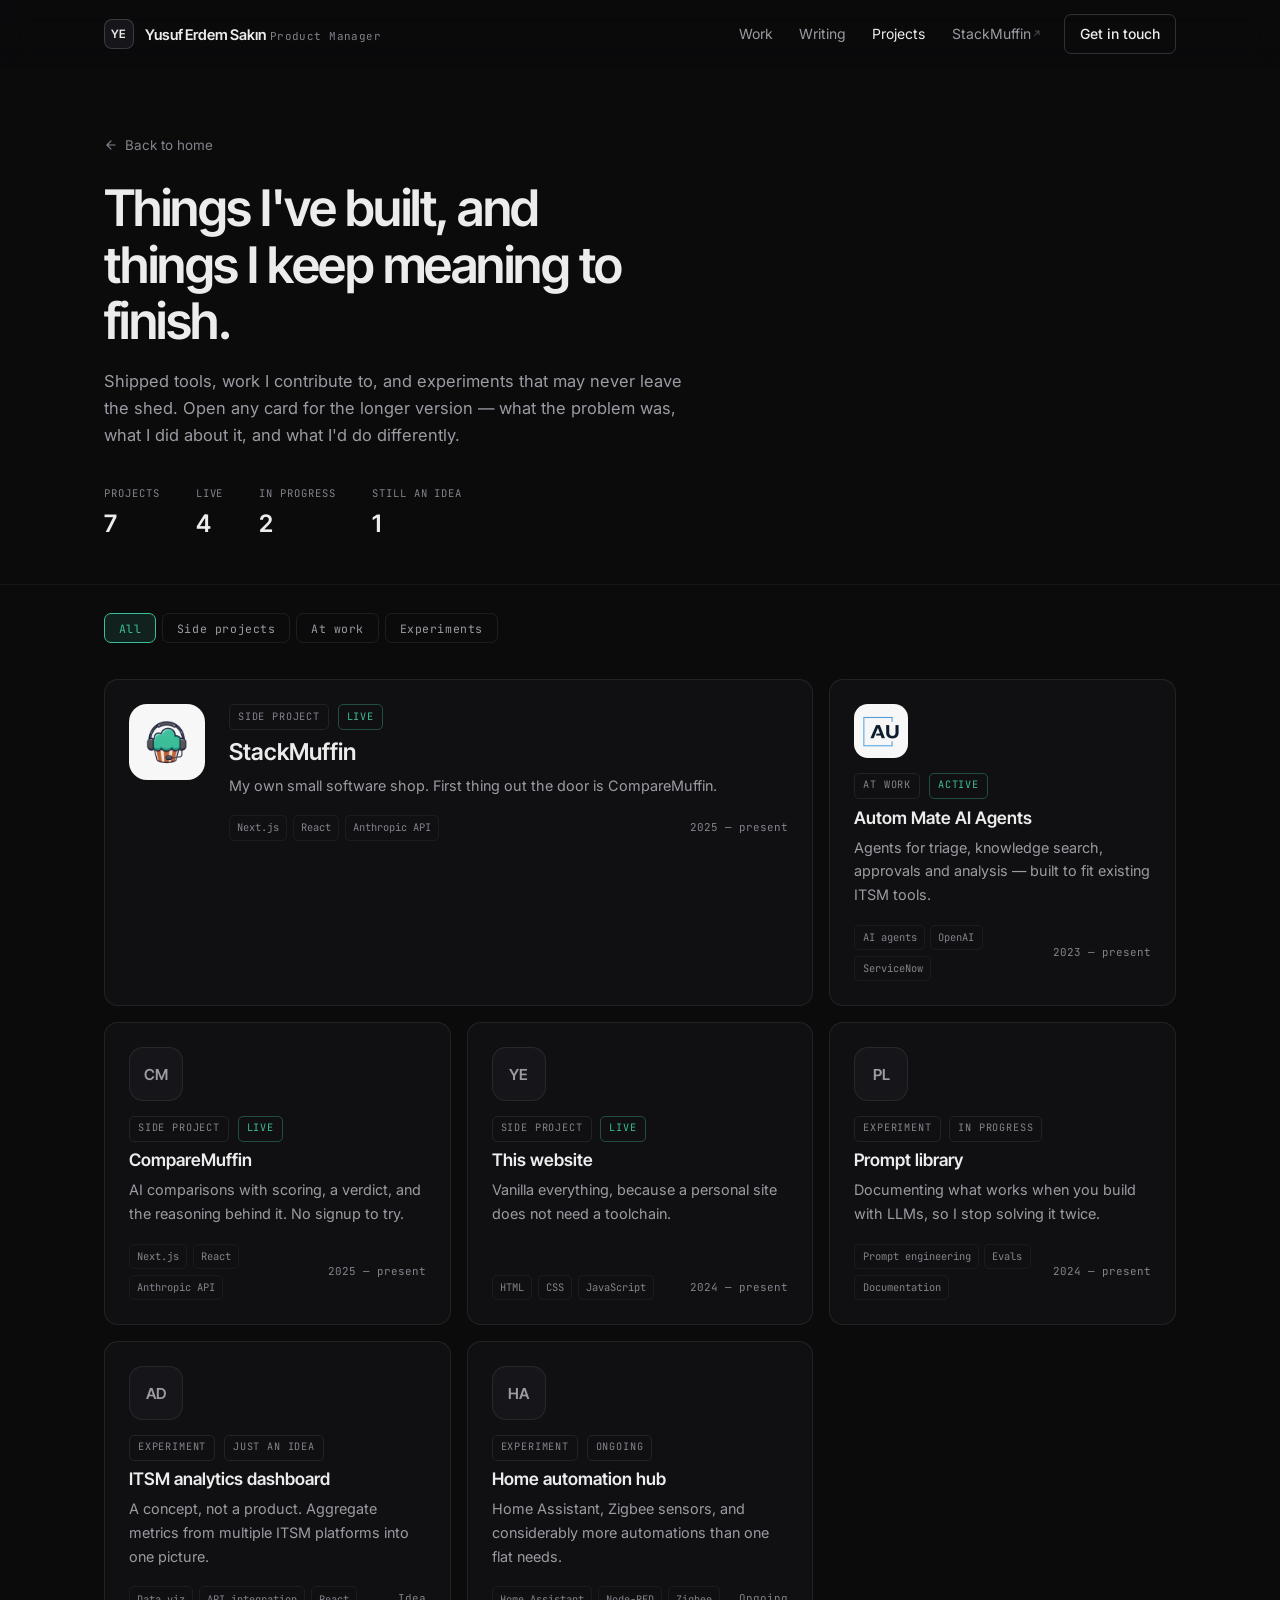
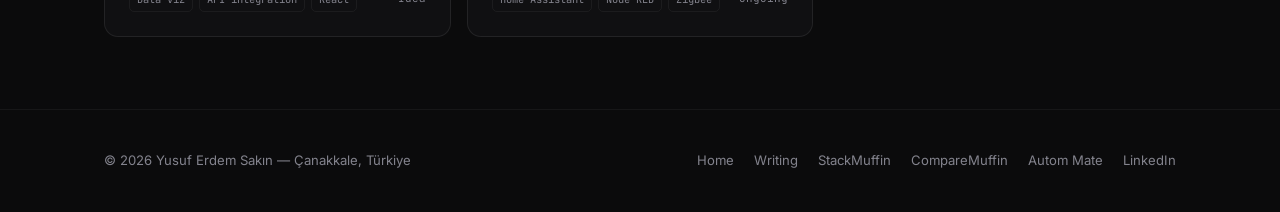
==== commit 717f8a0f: "Add files via upload" ====
--- a/projects.html
+++ b/projects.html
@@ -1,324 +1,607 @@
 <!DOCTYPE html>
 <html lang="en">
-<head>
-  <meta charset="UTF-8" />
-  <title>Projects – Yusuf Erdem Sakın</title>
-  <meta name="viewport" content="width=device-width, initial-scale=1" />
-  <meta name="description" content="Projects and side experiments by Yusuf Erdem Sakın." />
-  <link rel="preconnect" href="https://fonts.googleapis.com">
-  <link rel="preconnect" href="https://fonts.gstatic.com" crossorigin>
-  <link href="https://fonts.googleapis.com/css2?family=Instrument+Serif:ital@0;1&family=Syne:wght@400;500;600;700;800&family=JetBrains+Mono:wght@400;500&family=Inter:wght@400;500;600&display=swap" rel="stylesheet">
-  <style>
-    :root {
-      --bg-primary: #0a0a0b; --bg-secondary: #111113; --bg-tertiary: #18181b;
-      --border: rgba(255,255,255,0.08); --border-hover: rgba(255,255,255,0.15);
-      --text-primary: #fafafa; --text-secondary: #a1a1aa; --text-muted: #71717a;
-      --accent-cyan: #22d3ee; --accent-violet: #a78bfa; --accent-pink: #f472b6;
-      --accent-amber: #fbbf24; --accent-emerald: #34d399; --accent-orange: #fb923c;
-      --gradient-main: linear-gradient(135deg, #22d3ee 0%, #a78bfa 50%, #f472b6 100%);
-      --gradient-subtle: linear-gradient(135deg, rgba(34,211,238,0.12), rgba(167,139,250,0.12), rgba(244,114,182,0.12));
-      --font-display: 'Syne', sans-serif; --font-serif: 'Instrument Serif', Georgia, serif;
-      --font-mono: 'JetBrains Mono', monospace; --font-body: 'Inter', sans-serif;
-      --ease-out-expo: cubic-bezier(0.16, 1, 0.3, 1);
-    }
-    *{box-sizing:border-box;margin:0;padding:0} html{scroll-behavior:smooth}
-    body{font-family:var(--font-display);background:var(--bg-primary);color:var(--text-primary);-webkit-font-smoothing:antialiased;line-height:1.6;overflow-x:hidden}
-    body.modal-open{overflow:hidden}
-    .bg-gradient{position:fixed;inset:0;background:radial-gradient(ellipse 80% 50% at 50% -20%,rgba(244,114,182,0.12),transparent),radial-gradient(ellipse 60% 40% at 90% 80%,rgba(34,211,238,0.08),transparent),radial-gradient(ellipse 50% 30% at 10% 60%,rgba(167,139,250,0.06),transparent);pointer-events:none;z-index:-1}
-    .orb{position:fixed;border-radius:50%;filter:blur(80px);opacity:0.3;pointer-events:none;z-index:-1;animation:float 20s ease-in-out infinite}
-    .orb-1{width:350px;height:350px;background:var(--accent-pink);top:5%;right:-5%}
-    .orb-2{width:280px;height:280px;background:var(--accent-cyan);bottom:15%;left:-5%;animation-delay:-7s}
-    .orb-3{width:220px;height:220px;background:var(--accent-violet);top:50%;right:20%;animation-delay:-14s}
-    @keyframes float{0%,100%{transform:translate(0,0) scale(1)}25%{transform:translate(20px,-20px) scale(1.05)}50%{transform:translate(-15px,15px) scale(0.95)}75%{transform:translate(15px,10px) scale(1.02)}}
-    ::selection{background:var(--accent-cyan);color:var(--bg-primary)} a{color:inherit;text-decoration:none}
-    .container{max-width:1000px;margin:0 auto;padding:0 2rem}
-    header{position:fixed;top:0;left:0;right:0;z-index:100;padding:1.25rem 0;background:rgba(10,10,11,0.85);backdrop-filter:blur(20px);border-bottom:1px solid var(--border)}
-    .nav{display:flex;align-items:center;justify-content:space-between;max-width:1000px;margin:0 auto;padding:0 2rem}
-    .nav-back{display:flex;align-items:center;gap:0.5rem;font-size:0.9rem;color:var(--text-secondary);transition:all 0.3s ease}
-    .nav-back:hover{color:var(--text-primary)} .nav-back svg{transition:transform 0.3s ease} .nav-back:hover svg{transform:translateX(-4px)}
-    .nav-title{font-weight:600;font-size:0.95rem;background:var(--gradient-main);-webkit-background-clip:text;-webkit-text-fill-color:transparent;background-clip:text}
-    .page-header{padding:9rem 0 3rem;text-align:center}
-    .page-label{display:inline-flex;align-items:center;gap:0.5rem;font-size:0.75rem;font-weight:600;font-family:var(--font-mono);color:var(--accent-pink);text-transform:uppercase;letter-spacing:0.15em;margin-bottom:1.5rem;padding:0.5rem 1rem;background:rgba(244,114,182,0.1);border:1px solid rgba(244,114,182,0.2);border-radius:100px}
-    .page-title{font-size:clamp(2.5rem,6vw,4rem);font-weight:800;letter-spacing:-0.04em;margin-bottom:1.25rem;line-height:1.1}
-    .page-title span{font-family:var(--font-serif);font-weight:400;font-style:italic;background:var(--gradient-main);-webkit-background-clip:text;-webkit-text-fill-color:transparent;background-clip:text}
-    .page-subtitle{font-size:1.1rem;font-family:var(--font-body);color:var(--text-secondary);max-width:550px;margin:0 auto;line-height:1.7}
-    .stats-bar{display:flex;justify-content:center;gap:3rem;margin:2.5rem auto;padding:1.25rem 2rem;background:var(--bg-secondary);border:1px solid var(--border);border-radius:16px;max-width:550px}
-    .stat{text-align:center} .stat-value{font-size:1.5rem;font-weight:800;font-family:var(--font-mono);background:var(--gradient-main);-webkit-background-clip:text;-webkit-text-fill-color:transparent}
-    .stat-label{font-size:0.7rem;color:var(--text-muted);text-transform:uppercase;letter-spacing:0.1em;margin-top:0.2rem}
-    .filter-tabs{display:flex;justify-content:center;gap:0.5rem;margin-bottom:3rem;flex-wrap:wrap}
-    .filter-tab{padding:0.55rem 1.1rem;font-size:0.82rem;font-weight:500;font-family:var(--font-body);color:var(--text-muted);background:transparent;border:1px solid var(--border);border-radius:100px;cursor:pointer;transition:all 0.3s ease}
-    .filter-tab:hover{color:var(--text-secondary);border-color:var(--border-hover);background:rgba(255,255,255,0.02)}
-    .filter-tab.active{color:var(--bg-primary);background:var(--text-primary);border-color:var(--text-primary)}
-    .projects-grid{display:grid;grid-template-columns:repeat(2,1fr);gap:1.25rem;padding-bottom:6rem}
-    .project-card{background:var(--bg-secondary);border:1px solid var(--border);border-radius:20px;overflow:hidden;cursor:pointer;transition:all 0.4s var(--ease-out-expo);position:relative}
-    .project-card:hover{border-color:var(--border-hover);transform:translateY(-6px);box-shadow:0 25px 50px rgba(0,0,0,0.25)}
-    .project-card:hover .project-visual::before{transform:translateX(100%)} .project-card:hover .project-arrow{transform:translate(3px,-3px);opacity:1}
-    .project-card.featured{grid-column:span 2} .project-card.featured .project-visual{height:200px}
-    .project-visual{height:140px;background:var(--gradient-subtle);display:flex;align-items:center;justify-content:center;position:relative;overflow:hidden}
-    .project-visual::before{content:"";position:absolute;inset:0;background:linear-gradient(45deg,transparent 30%,rgba(255,255,255,0.08) 50%,transparent 70%);transform:translateX(-100%);transition:transform 0.6s ease}
-    .project-emoji{font-size:3rem;filter:drop-shadow(0 4px 12px rgba(0,0,0,0.3))}
-    .project-info{padding:1.5rem} .project-header{display:flex;align-items:center;justify-content:space-between;margin-bottom:0.6rem}
-    .project-type{font-size:0.65rem;font-weight:600;font-family:var(--font-mono);padding:0.3rem 0.65rem;border-radius:100px;text-transform:uppercase;letter-spacing:0.05em}
-    .project-type.side{background:rgba(244,114,182,0.12);color:var(--accent-pink)} .project-type.work{background:rgba(34,211,238,0.12);color:var(--accent-cyan)}
-    .project-type.experiment{background:rgba(167,139,250,0.12);color:var(--accent-violet)} .project-type.oss{background:rgba(52,211,153,0.12);color:var(--accent-emerald)}
-    .project-status{font-size:0.68rem;font-family:var(--font-mono);color:var(--text-muted)} .project-status.live{color:var(--accent-emerald)} .project-status.dev{color:var(--accent-amber)}
-    .project-title{font-size:1.2rem;font-weight:700;letter-spacing:-0.02em;margin-bottom:0.5rem;line-height:1.3}
-    .project-excerpt{font-size:0.88rem;font-family:var(--font-body);color:var(--text-secondary);line-height:1.6;margin-bottom:1rem;display:-webkit-box;-webkit-line-clamp:2;-webkit-box-orient:vertical;overflow:hidden}
-    .project-tech{display:flex;flex-wrap:wrap;gap:0.35rem;margin-bottom:1rem}
-    .project-tech span{font-size:0.65rem;font-family:var(--font-mono);padding:0.2rem 0.5rem;background:rgba(255,255,255,0.03);border:1px solid var(--border);border-radius:5px;color:var(--text-muted)}
-    .project-footer{display:flex;align-items:center;justify-content:space-between;padding-top:0.85rem;border-top:1px solid var(--border)}
-    .project-meta{font-size:0.7rem;font-family:var(--font-mono);color:var(--text-muted)}
-    .project-arrow{width:28px;height:28px;display:flex;align-items:center;justify-content:center;background:rgba(255,255,255,0.04);border-radius:6px;color:var(--text-muted);opacity:0.4;transition:all 0.3s ease}
-    .project-arrow svg{width:14px;height:14px}
-    .modal-overlay{position:fixed;inset:0;background:rgba(0,0,0,0.85);backdrop-filter:blur(8px);z-index:1000;opacity:0;visibility:hidden;transition:all 0.4s ease}
-    .modal-overlay.active{opacity:1;visibility:visible}
-    .modal-container{position:fixed;inset:0;z-index:1001;overflow-y:auto;padding:2rem;display:flex;justify-content:center;opacity:0;visibility:hidden;transition:all 0.4s ease}
-    .modal-container.active{opacity:1;visibility:visible}
-    .modal{width:100%;max-width:850px;background:var(--bg-secondary);border:1px solid var(--border);border-radius:24px;margin:auto;position:relative;transform:translateY(30px) scale(0.97);transition:transform 0.5s var(--ease-out-expo);overflow:hidden}
-    .modal-container.active .modal{transform:translateY(0) scale(1)}
-    .modal-close{position:absolute;top:1.25rem;right:1.25rem;width:36px;height:36px;display:flex;align-items:center;justify-content:center;background:rgba(0,0,0,0.5);border:1px solid var(--border);border-radius:10px;color:var(--text-secondary);cursor:pointer;transition:all 0.3s ease;z-index:10}
-    .modal-close:hover{background:rgba(0,0,0,0.7);color:var(--text-primary)}
-    .modal-hero{height:180px;background:var(--gradient-subtle);display:flex;align-items:center;justify-content:center;position:relative}
-    .modal-hero-emoji{font-size:4.5rem;filter:drop-shadow(0 8px 24px rgba(0,0,0,0.4))}
-    .modal-header{padding:2rem 2.5rem 1.5rem;border-bottom:1px solid var(--border)}
-    .modal-label{display:flex;align-items:center;gap:0.75rem;margin-bottom:1rem}
-    .modal-title{font-size:clamp(1.5rem,4vw,2rem);font-weight:800;letter-spacing:-0.03em;line-height:1.25;margin-bottom:0.75rem}
-    .modal-tagline{font-size:1.05rem;font-family:var(--font-body);color:var(--text-secondary);line-height:1.6}
-    .modal-meta{display:flex;flex-wrap:wrap;align-items:center;gap:1.5rem;margin-top:1.25rem}
-    .modal-meta-item{display:flex;align-items:center;gap:0.4rem;font-size:0.8rem;font-family:var(--font-body);color:var(--text-secondary)}
-    .modal-meta-item svg{width:14px;height:14px;opacity:0.7}
-    .modal-tech{display:flex;flex-wrap:wrap;gap:0.4rem;margin-top:1.25rem}
-    .modal-tech span{font-size:0.72rem;font-family:var(--font-mono);padding:0.35rem 0.7rem;background:rgba(255,255,255,0.03);border:1px solid var(--border);border-radius:6px;color:var(--text-muted)}
-    .modal-content{padding:2rem 2.5rem 2.5rem;font-family:var(--font-body);font-size:1rem;line-height:1.8;color:var(--text-secondary)}
-    .modal-content h2{font-family:var(--font-display);font-size:1.25rem;font-weight:700;color:var(--text-primary);margin:2rem 0 0.75rem;letter-spacing:-0.02em}
-    .modal-content h2:first-child{margin-top:0} .modal-content p{margin-bottom:1rem}
-    .modal-content ul,.modal-content ol{margin:1rem 0;padding-left:1.5rem} .modal-content li{margin-bottom:0.5rem}
-    .modal-content .feature-grid{display:grid;grid-template-columns:repeat(2,1fr);gap:1rem;margin:1.5rem 0}
-    .modal-content .feature-item{padding:1rem;background:rgba(255,255,255,0.02);border:1px solid var(--border);border-radius:12px}
-    .modal-content .feature-item h4{font-family:var(--font-display);font-size:0.9rem;font-weight:600;color:var(--text-primary);margin-bottom:0.4rem;display:flex;align-items:center;gap:0.5rem}
-    .modal-content .feature-item p{font-size:0.85rem;margin-bottom:0;color:var(--text-muted)}
-    .modal-content .highlight{margin:1.5rem 0;padding:1.25rem;background:linear-gradient(135deg,rgba(34,211,238,0.06),rgba(167,139,250,0.06));border:1px solid var(--border);border-radius:12px}
-    .modal-content .highlight-title{font-family:var(--font-display);font-size:0.9rem;font-weight:600;color:var(--accent-cyan);margin-bottom:0.5rem}
-    .modal-content .highlight p{margin-bottom:0;font-size:0.92rem}
-    .modal-footer{padding:1.5rem 2.5rem;border-top:1px solid var(--border);background:rgba(0,0,0,0.2);display:flex;align-items:center;gap:1rem;flex-wrap:wrap}
-    .modal-btn{display:inline-flex;align-items:center;gap:0.5rem;padding:0.7rem 1.25rem;font-size:0.85rem;font-weight:600;font-family:var(--font-body);border-radius:100px;cursor:pointer;transition:all 0.3s ease;text-decoration:none}
-    .modal-btn.primary{background:var(--text-primary);color:var(--bg-primary);border:none} .modal-btn.primary:hover{transform:scale(1.03)}
-    .modal-btn.secondary{background:transparent;color:var(--text-secondary);border:1px solid var(--border)} .modal-btn.secondary:hover{border-color:var(--border-hover);color:var(--text-primary)}
-    .modal-btn svg{width:14px;height:14px}
-    footer{padding:2rem 0;border-top:1px solid var(--border);text-align:center}
-    .footer-text{font-size:0.85rem;color:var(--text-muted)} .footer-text a{color:var(--text-secondary);transition:color 0.3s ease} .footer-text a:hover{color:var(--accent-cyan)}
-    @media(max-width:768px){.projects-grid{grid-template-columns:1fr}.project-card.featured{grid-column:span 1}.modal-content .feature-grid{grid-template-columns:1fr}.modal-header,.modal-content,.modal-footer{padding-left:1.5rem;padding-right:1.5rem}.modal-container{padding:1rem}.modal-footer{flex-direction:column}.modal-btn{width:100%;justify-content:center}}
-    @keyframes fadeIn{from{opacity:0;transform:translateY(12px)}to{opacity:1;transform:translateY(0)}}
-    .project-card{animation:fadeIn 0.5s ease backwards}
-  </style>
-</head>
-<body>
-  <div class="bg-gradient"></div>
-  <div class="orb orb-1"></div><div class="orb orb-2"></div><div class="orb orb-3"></div>
-  <header><nav class="nav">
-    <a href="index.html" class="nav-back"><svg width="18" height="18" viewBox="0 0 24 24" fill="none" stroke="currentColor" stroke-width="2" stroke-linecap="round" stroke-linejoin="round"><path d="M19 12H5M12 19l-7-7 7-7"/></svg> Back to Home</a>
-    <span class="nav-title">Projects</span>
-  </nav></header>
-  <main><div class="container">
-    <div class="page-header">
-      <div class="page-label">&#10022; Portfolio</div>
-      <h1 class="page-title">Things I'm <span>Building</span></h1>
-      <p class="page-subtitle">A mix of work projects, side experiments, and ideas that keep me curious. Click any project to dive deeper.</p>
-      <div class="stats-bar">
-        <div class="stat"><div class="stat-value">6</div><div class="stat-label">Projects</div></div>
-        <div class="stat"><div class="stat-value">3</div><div class="stat-label">Live</div></div>
-        <div class="stat"><div class="stat-value">2</div><div class="stat-label">In Dev</div></div>
+  <head>
+    <meta charset="UTF-8" />
+    <meta name="viewport" content="width=device-width, initial-scale=1" />
+    <title>Projects — Yusuf Erdem Sakın</title>
+    <meta name="description" content="Projects, side tools and experiments by Yusuf Erdem Sakın — StackMuffin, CompareMuffin, Autom Mate AI agents, and a few things still in the shed." />
+    <link rel="canonical" href="https://erdemsakin.com/projects.html" />
+
+    <meta property="og:type" content="website" />
+    <meta property="og:url" content="https://erdemsakin.com/projects.html" />
+    <meta property="og:title" content="Projects — Yusuf Erdem Sakın" />
+    <meta property="og:description" content="Side tools, work projects and experiments — shipped, in progress, and still just ideas." />
+    <meta property="og:image" content="https://erdemsakin.com/logo.png" />
+    <meta name="twitter:card" content="summary" />
+
+    <link rel="icon" type="image/png" sizes="32x32" href="favicon.png" />
+    <link rel="apple-touch-icon" sizes="180x180" href="favicon.png" />
+
+    <link rel="preconnect" href="https://fonts.googleapis.com" />
+    <link rel="preconnect" href="https://fonts.gstatic.com" crossorigin />
+    <link href="https://fonts.googleapis.com/css2?family=Inter+Tight:wght@400;500;600;700&amp;family=Inter:wght@400;500&amp;family=Instrument+Serif:ital@0;1&amp;family=JetBrains+Mono:wght@400;500&amp;display=swap" rel="stylesheet" />
+    <link rel="stylesheet" href="site.css" />
+
+    <style>
+      .grid { display: grid; grid-template-columns: repeat(3, minmax(0, 1fr)); gap: 1rem; padding-bottom: 4.5rem; }
+
+      .card {
+        position: relative; display: flex; flex-direction: column; gap: 0.9rem;
+        padding: 1.5rem; background: var(--surface); border: 1px solid var(--line);
+        border-radius: 14px; cursor: pointer;
+        transition: border-color 0.25s ease, background 0.25s ease, transform 0.25s var(--ease);
+      }
+      .card:hover { border-color: var(--line-hard); background: var(--raised); transform: translateY(-2px); }
+      .card.featured { grid-column: span 2; flex-direction: row; align-items: flex-start; gap: 1.5rem; }
+      .card-main { display: flex; flex-direction: column; gap: 0.55rem; flex: 1; min-width: 0; }
+
+      /* title button stretches over the whole card, so the card is clickable
+         but keyboard users still get one real control with a heading around it */
+      .card-open {
+        font: inherit; color: inherit; background: none; border: 0; padding: 0;
+        text-align: left; cursor: pointer;
+      }
+      .card-open::after { content: ''; position: absolute; inset: 0; border-radius: 14px; }
+      .card-open:focus { outline: none; }
+      .card-open:focus-visible::after { outline: 2px solid var(--accent); outline-offset: 3px; }
+
+      .mark {
+        width: 54px; height: 54px; border-radius: 14px; flex-shrink: 0;
+        display: flex; align-items: center; justify-content: center;
+        border: 1px solid var(--line); background: var(--raised);
+        font-family: var(--display); font-size: 0.95rem; font-weight: 600; color: var(--ink-2);
+        letter-spacing: 0.01em; transition: border-color 0.25s ease;
+      }
+      .mark.plate { background: #f7f7f8; border-color: transparent; }
+      .mark img { width: 36px; height: 36px; object-fit: contain; }
+      .card:hover .mark { border-color: var(--line-hard); }
+      .card.featured .mark { width: 76px; height: 76px; border-radius: 18px; }
+      .card.featured .mark img { width: 50px; height: 50px; }
+
+      .card-tags { display: flex; align-items: center; gap: 0.55rem; flex-wrap: wrap; }
+      .pill {
+        font-family: var(--mono); font-size: 0.64rem; letter-spacing: 0.08em; text-transform: uppercase;
+        padding: 0.22rem 0.5rem; border: 1px solid var(--line); border-radius: 5px; color: var(--ink-3);
+      }
+      .pill.live { color: var(--accent); border-color: rgba(60, 191, 154, 0.35); }
+      .card h2 { font-size: 1.08rem; font-weight: 600; }
+      .card:hover h2 { color: var(--accent); }
+      .card h2, .card-open { transition: color 0.22s ease; }
+      .card.featured h2 { font-size: 1.45rem; }
+      .card p { font-size: 0.9rem; color: var(--ink-2); line-height: 1.65; }
+      .card-foot { display: flex; align-items: center; justify-content: space-between; gap: 1rem; margin-top: auto; padding-top: 0.55rem; }
+      .stack { display: flex; flex-wrap: wrap; gap: 0.35rem; }
+      .stack span { font-family: var(--mono); font-size: 0.65rem; color: var(--ink-3); padding: 0.2rem 0.45rem; border: 1px solid var(--line-soft); border-radius: 5px; }
+      .year { font-family: var(--mono); font-size: 0.68rem; color: var(--ink-3); white-space: nowrap; }
+
+      .empty { padding: 3rem 0; color: var(--ink-3); font-size: 0.92rem; }
+
+      /* ---------- detail dialog ---------- */
+      .scrim {
+        position: fixed; inset: 0; z-index: 100; background: rgba(5, 5, 6, 0.72);
+        backdrop-filter: blur(6px); -webkit-backdrop-filter: blur(6px);
+        opacity: 0; pointer-events: none; transition: opacity 0.3s ease;
+      }
+      .scrim.on { opacity: 1; pointer-events: auto; }
+      .sheet {
+        position: fixed; inset: 0; z-index: 101; display: flex; align-items: flex-start;
+        justify-content: center; padding: 4.5rem 1.5rem 3rem; overflow-y: auto;
+        opacity: 0; pointer-events: none; transition: opacity 0.3s ease;
+      }
+      .sheet.on { opacity: 1; pointer-events: auto; }
+      .sheet[hidden] { display: none; }
+      .sheet-inner {
+        width: 100%; max-width: 760px; background: var(--surface); border: 1px solid var(--line);
+        border-radius: 18px; overflow: hidden; transform: translateY(14px) scale(0.99);
+        transition: transform 0.35s var(--ease);
+      }
+      .sheet.on .sheet-inner { transform: none; }
+      .sheet-top { display: flex; align-items: flex-start; gap: 1.25rem; padding: 1.75rem 1.75rem 1.5rem; border-bottom: 1px solid var(--line-soft); }
+      .sheet-top .mark { width: 62px; height: 62px; border-radius: 16px; }
+      .sheet-top .mark img { width: 42px; height: 42px; }
+      .sheet-title { flex: 1; min-width: 0; }
+      .sheet-title h2 { font-size: 1.55rem; font-weight: 600; margin: 0.4rem 0 0.5rem; }
+      .sheet-title .tagline { font-size: 0.96rem; color: var(--ink-2); line-height: 1.65; }
+      .close {
+        width: 36px; height: 36px; flex-shrink: 0; display: flex; align-items: center; justify-content: center;
+        background: none; border: 1px solid var(--line); border-radius: 9px; color: var(--ink-2); cursor: pointer;
+        transition: border-color 0.2s ease, color 0.2s ease;
+      }
+      .close:hover { border-color: var(--accent); color: var(--accent); }
+
+      .sheet-meta { display: flex; flex-wrap: wrap; gap: 0.35rem; padding: 1.25rem 1.75rem; border-bottom: 1px solid var(--line-soft); }
+      .sheet-body { padding: 1.75rem; }
+      .sheet-body h3 {
+        font-family: var(--mono); font-size: 0.7rem; letter-spacing: 0.1em; text-transform: uppercase;
+        color: var(--ink-3); margin: 2rem 0 0.85rem; font-weight: 500;
+      }
+      .sheet-body h3:first-child { margin-top: 0; }
+      .sheet-body p { font-size: 0.97rem; color: var(--ink-2); line-height: 1.8; margin-bottom: 1rem; }
+      .sheet-body p strong, .sheet-body li strong { color: var(--ink); font-weight: 500; }
+      .sheet-body ul { list-style: none; display: grid; gap: 0.6rem; margin-bottom: 1rem; }
+      .sheet-body li { position: relative; padding-left: 1.4rem; font-size: 0.94rem; color: var(--ink-2); line-height: 1.7; }
+      .sheet-body li::before { content: ''; position: absolute; left: 0; top: 0.8em; width: 8px; height: 1px; background: var(--accent); }
+      .duo { display: grid; grid-template-columns: repeat(2, minmax(0, 1fr)); gap: 0.75rem; margin-bottom: 1rem; }
+      .duo div { padding: 1rem 1.15rem; border: 1px solid var(--line-soft); border-radius: 11px; background: var(--bg); }
+      .duo h4 { font-size: 0.92rem; font-weight: 600; margin-bottom: 0.3rem; }
+      .duo p { font-size: 0.86rem; margin: 0; }
+      .aside {
+        padding: 1.15rem 1.35rem; margin-bottom: 1rem; border-radius: 11px;
+        background: var(--accent-soft); border: 1px solid rgba(60, 191, 154, 0.22);
+      }
+      .aside .aside-title { font-family: var(--mono); font-size: 0.68rem; letter-spacing: 0.09em; text-transform: uppercase; color: var(--accent); margin-bottom: 0.4rem; }
+      .aside p { margin: 0; font-size: 0.92rem; }
+
+      .sheet-foot { display: flex; flex-wrap: wrap; gap: 0.7rem; padding: 1.5rem 1.75rem; border-top: 1px solid var(--line-soft); background: rgba(255, 255, 255, 0.015); }
+
+      body.locked { overflow: hidden; }
+
+      @media (max-width: 980px) {
+        .grid { grid-template-columns: repeat(2, minmax(0, 1fr)); }
+        .card.featured { grid-column: span 2; }
+      }
+      @media (max-width: 640px) {
+        .grid { grid-template-columns: 1fr; }
+        .card.featured { grid-column: span 1; flex-direction: column; }
+        .card.featured .mark { width: 54px; height: 54px; border-radius: 14px; }
+        .card.featured .mark img { width: 36px; height: 36px; }
+        .card.featured h2 { font-size: 1.2rem; }
+        .duo { grid-template-columns: 1fr; }
+        .sheet { padding: 3.25rem 0.85rem 2rem; }
+        .sheet-top, .sheet-meta, .sheet-body, .sheet-foot { padding-left: 1.25rem; padding-right: 1.25rem; }
+        .sheet-foot .btn { flex: 1 1 100%; justify-content: center; }
+      }
+    </style>
+  </head>
+
+  <body>
+    <script>
+      if (!window.matchMedia('(prefers-reduced-motion: reduce)').matches) {
+        document.documentElement.classList.add('js');
+      }
+    </script>
+    <a class="skip" href="#main">Skip to content</a>
+
+    <header>
+      <div class="wrap">
+        <nav class="nav" aria-label="Primary">
+          <a href="index.html" class="brand">
+            <span class="brand-mark" aria-hidden="true">YE</span>
+            <span>
+              <span class="brand-name">Yusuf Erdem Sakın</span>
+              <span class="brand-role">Product Manager</span>
+            </span>
+          </a>
+          <div class="nav-links">
+            <a href="index.html#work" class="nav-link">Work</a>
+            <a href="writings.html" class="nav-link">Writing</a>
+            <a href="projects.html" class="nav-link" aria-current="page">Projects</a>
+            <a href="https://stackmuffin.com" target="_blank" rel="noopener" class="nav-link">StackMuffin<span class="ext" aria-hidden="true">↗</span></a>
+            <a href="index.html#contact" class="nav-cta">Get in touch</a>
+          </div>
+          <button class="menu-btn" id="menu-btn" aria-expanded="false" aria-controls="mobile-nav" aria-label="Open menu">
+            <span aria-hidden="true"></span>
+          </button>
+        </nav>
+        <div class="mobile-nav" id="mobile-nav">
+          <a href="index.html#work">Work</a>
+          <a href="writings.html">Writing</a>
+          <a href="projects.html">Projects</a>
+          <a href="https://stackmuffin.com" target="_blank" rel="noopener">StackMuffin ↗</a>
+          <a href="index.html#contact">Get in touch</a>
+        </div>
+      </div>
+    </header>
+
+    <main id="main">
+      <div class="masthead">
+        <div class="wrap">
+          <a href="index.html" class="crumb">
+            <svg width="14" height="14" viewBox="0 0 24 24" fill="none" stroke="currentColor" stroke-width="2" stroke-linecap="round" stroke-linejoin="round" aria-hidden="true"><path d="M19 12H5M12 19l-7-7 7-7"/></svg>
+            Back to home
+          </a>
+          <h1>Things I've built, and things I keep meaning to finish.</h1>
+          <p class="lede">
+            Shipped tools, work I contribute to, and experiments that may never leave the shed. Open any card
+            for the longer version — what the problem was, what I did about it, and what I'd do differently.
+          </p>
+          <dl class="tally" id="tally"></dl>
+        </div>
+      </div>
+
+      <div class="wrap">
+        <div class="filters" id="filters" role="group" aria-label="Filter projects">
+          <button class="filter" data-filter="all" aria-pressed="true">All</button>
+          <button class="filter" data-filter="side" aria-pressed="false">Side projects</button>
+          <button class="filter" data-filter="work" aria-pressed="false">At work</button>
+          <button class="filter" data-filter="experiment" aria-pressed="false">Experiments</button>
+        </div>
+        <div class="grid" id="grid"></div>
+        <p class="empty" id="empty" hidden>Nothing in this category yet.</p>
+      </div>
+    </main>
+
+    <footer>
+      <div class="wrap">
+        <div class="foot">
+          <small>© <span id="year">2026</span> Yusuf Erdem Sakın — Çanakkale, Türkiye</small>
+          <nav aria-label="Footer">
+            <a href="index.html">Home</a>
+            <a href="writings.html">Writing</a>
+            <a href="https://stackmuffin.com" target="_blank" rel="noopener noreferrer">StackMuffin</a>
+            <a href="https://comparemuffin.com" target="_blank" rel="noopener noreferrer">CompareMuffin</a>
+            <a href="https://autommate.com" target="_blank" rel="noopener noreferrer">Autom Mate</a>
+            <a href="https://www.linkedin.com/in/yusuferdemsakin/" target="_blank" rel="noopener noreferrer">LinkedIn</a>
+          </nav>
+        </div>
+      </div>
+    </footer>
+
+    <div class="scrim" id="scrim"></div>
+    <div class="sheet" id="sheet" role="dialog" aria-modal="true" aria-labelledby="sheet-h" hidden>
+      <div class="sheet-inner">
+        <div class="sheet-top">
+          <span class="mark" id="sheet-mark"></span>
+          <div class="sheet-title">
+            <div class="card-tags" id="sheet-tags"></div>
+            <h2 id="sheet-h"></h2>
+            <p class="tagline" id="sheet-tagline"></p>
+          </div>
+          <button class="close" id="sheet-close" aria-label="Close">
+            <svg width="16" height="16" viewBox="0 0 24 24" fill="none" stroke="currentColor" stroke-width="2" stroke-linecap="round" aria-hidden="true"><path d="M18 6 6 18M6 6l12 12"/></svg>
+          </button>
+        </div>
+        <div class="sheet-meta" id="sheet-meta"></div>
+        <div class="sheet-body" id="sheet-body"></div>
+        <div class="sheet-foot" id="sheet-foot"></div>
       </div>
     </div>
-    <div class="filter-tabs">
-      <button class="filter-tab active" data-filter="all">All</button>
-      <button class="filter-tab" data-filter="side">Side Projects</button>
-      <button class="filter-tab" data-filter="work">Work</button>
-      <button class="filter-tab" data-filter="experiment">Experiments</button>
-    </div>
-    <div class="projects-grid" id="projects-grid"></div>
-  </div></main>
-  <div class="modal-overlay" id="modal-overlay"></div>
-  <div class="modal-container" id="modal-container">
-    <div class="modal" id="modal">
-      <button class="modal-close" id="modal-close"><svg width="18" height="18" viewBox="0 0 24 24" fill="none" stroke="currentColor" stroke-width="2" stroke-linecap="round" stroke-linejoin="round"><path d="M18 6L6 18M6 6l12 12"/></svg></button>
-      <div class="modal-hero" id="modal-hero"></div>
-      <div class="modal-header" id="modal-header"></div>
-      <div class="modal-content" id="modal-content"></div>
-      <div class="modal-footer" id="modal-footer"></div>
-    </div>
-  </div>
-  <footer><div class="container"><p class="footer-text">&copy; <span id="year"></span> Yusuf Erdem Sakin &middot; <a href="index.html">Back to Home</a> &middot; <a href="https://comparemuffin.com" target="_blank">CompareMuffin</a></p></div></footer>
-  <script>
-    document.getElementById("year").textContent = new Date().getFullYear();
-
-    var projects = [
-      {
-        id: 1,
-        featured: true,
-        type: "side",
-        typeLabel: "Side Project",
-        status: "live",
-        statusLabel: "Live",
-        emoji: "&#9878;&#65039;",
-        title: "CompareMuffin",
-        tagline: "AI-powered comparison tool that lets you compare anything — products, tools, ideas, career paths — and get structured analysis with scoring and real reasoning.",
-        excerpt: "Compare anything you need to and generate extensive AI-powered reports about your options in seconds.",
-        tech: ["AI", "Next.js", "React", "API", "Anthropic", "Tailwind"],
-        year: "2025-Present",
-        links: {
-          live: "https://comparemuffin.com",
-          github: null
-        },
-        content: "<h2>The Problem</h2><p>Every day we face decisions: which tool to use, which career path to take, which product to buy. We spend hours reading reviews, comparing specs, and still feel uncertain. Most comparison sites are either biased, incomplete, or only cover specific product categories.</p><h2>The Solution</h2><p>CompareMuffin lets you drop in any two options and get a structured AI analysis instantly:</p><div class=\"feature-grid\"><div class=\"feature-item\"><h4>&#9878;&#65039; Compare Anything</h4><p>Products, tools, ideas, career paths, decisions &mdash; no category limits</p></div><div class=\"feature-item\"><h4>&#127919; Smart Verdicts</h4><p>AI-powered winner selection with confidence scoring and reasoning</p></div><div class=\"feature-item\"><h4>&#128200; Scoring Matrix</h4><p>Detailed breakdown across multiple dimensions with HIGH/MED/LOW ratings</p></div><div class=\"feature-item\"><h4>&#128274; Full Reports</h4><p>Comprehensive pros/cons, key differences, and actionable insights</p></div></div><h2>How It Works</h2><ul><li><strong>Drop two options:</strong> Type in anything you want to compare</li><li><strong>AI analyzes:</strong> Structured reasoning across multiple dimensions</li><li><strong>Get your verdict:</strong> Clear winner with confidence level and category tags</li><li><strong>Dive deeper:</strong> Unlock full scoring matrix and detailed reasoning</li></ul><div class=\"highlight\"><div class=\"highlight-title\">Current Status</div><p>CompareMuffin is live and free to use! No signup required to try it. Google sign-in available to save your comparisons.</p></div><h2>Why I Built This</h2><p>I found myself constantly asking AI chatbots to compare things for me, but the responses were always unstructured walls of text. CompareMuffin takes that same AI power and wraps it in a clean, structured format that actually helps you decide.</p>"
-      },
-      {
-        id: 2,
-        featured: false,
-        type: "work",
-        typeLabel: "At Work",
-        status: "live",
-        statusLabel: "Active",
-        emoji: "&#129302;",
-        title: "Autom Mate AI Agents",
-        tagline: "Ready-to-use AI Agents that customers can plug into their IT environments.",
-        excerpt: "Contributing to AI Agents for support flows, approvals, ticket analysis, and more.",
-        tech: ["AI Agents", "OpenAI", "LangChain", "ServiceNow", "Xurrent", "Python"],
-        year: "2023-Present",
-        links: {
-          live: "https://autommate.com",
-          github: null
-        },
-        content: "<h2>What We Build</h2><p>At Autom Mate, I work on the AI Agent capabilities that help IT teams automate their workflows. These are not chatbots that answer questions. They are agents that actually do things.</p><h2>Agent Types</h2><div class=\"feature-grid\"><div class=\"feature-item\"><h4>&#127919; Ticket Triage Agent</h4><p>Automatically classifies, prioritizes, and routes incoming tickets</p></div><div class=\"feature-item\"><h4>&#128218; Knowledge Agent</h4><p>Searches internal docs and past tickets to suggest solutions</p></div><div class=\"feature-item\"><h4>&#9989; Approval Agent</h4><p>Handles change management workflows and collects approvals</p></div><div class=\"feature-item\"><h4>&#128202; Analytics Agent</h4><p>Generates insights from ticket patterns and team performance</p></div></div><h2>My Contributions</h2><p>I focus on the integration layer, specifically how these agents connect to existing ITSM platforms without requiring customers to change their workflows:</p><ul><li>Designing the ServiceNow and Xurrent connectors</li><li>Building the orchestration logic that coordinates multiple agents</li><li>Creating the confidence scoring system that knows when to escalate to humans</li><li>Working with customers to understand real-world edge cases</li></ul><div class=\"highlight\"><div class=\"highlight-title\">Philosophy</div><p>The best AI agents are invisible. Users should not have to think about using AI. They should just notice that tickets get resolved faster and less manual work is required.</p></div><h2>What I Have Learned</h2><p>Enterprise AI is 20% model work and 80% integration work. The LLM is the easy part. Getting data in and out of legacy systems, handling authentication, managing rate limits, dealing with inconsistent data, that is where the real challenges live.</p>"
-      },
-      {
-        id: 3,
-        featured: false,
-        type: "side",
-        typeLabel: "Side Project",
-        status: "live",
-        statusLabel: "Live",
-        emoji: "&#127760;",
-        title: "Personal Website",
-        tagline: "This very site you are looking at! A personal portfolio and blog.",
-        excerpt: "Built with vanilla HTML/CSS/JS because sometimes you do not need a framework.",
-        tech: ["HTML", "CSS", "JavaScript", "No Framework"],
-        year: "2024",
-        links: {
-          live: null,
-          github: null
-        },
-        content: "<h2>Why Build From Scratch?</h2><p>I could have used Next.js, Astro, or any of the dozen static site generators out there. Instead, I wrote vanilla HTML, CSS, and JavaScript.</p><p>Why? A few reasons:</p><ul><li><strong>Performance:</strong> Zero JavaScript framework overhead. The page loads instantly.</li><li><strong>Simplicity:</strong> No build step. Edit a file, refresh the browser. Done.</li><li><strong>Learning:</strong> It is easy to forget the fundamentals when you always reach for frameworks.</li><li><strong>Control:</strong> Every line of code is mine. No fighting with framework opinions.</li></ul><div class=\"highlight\"><div class=\"highlight-title\">No Dependencies</div><p>The entire site has zero npm packages, zero build tools, and zero JavaScript frameworks. Just files served by a static host.</p></div>"
-      },
-      {
-        id: 4,
-        featured: false,
-        type: "experiment",
-        typeLabel: "Experiment",
-        status: "dev",
-        statusLabel: "Exploring",
-        emoji: "&#129514;",
-        title: "AI Prompt Library",
-        tagline: "A personal collection of effective prompts and patterns for building AI agents.",
-        excerpt: "Documenting what actually works when building LLM-powered applications.",
-        tech: ["Prompt Engineering", "LangChain", "GPT-4", "Claude", "Documentation"],
-        year: "2024",
-        links: {
-          live: null,
-          github: null
-        },
-        content: "<h2>The Motivation</h2><p>After building dozens of AI features, I noticed I was solving the same problems over and over. This library is my attempt to document what actually works.</p><div class=\"feature-grid\"><div class=\"feature-item\"><h4>&#127919; Classification</h4><p>Patterns for categorizing text, intent detection, sentiment analysis</p></div><div class=\"feature-item\"><h4>&#128221; Extraction</h4><p>Pulling structured data from unstructured text reliably</p></div><div class=\"feature-item\"><h4>&#129504; Reasoning</h4><p>Chain-of-thought, self-critique, and multi-step problem solving</p></div><div class=\"feature-item\"><h4>&#128172; Conversation</h4><p>Context management, persona consistency, graceful topic switching</p></div></div><h2>Status</h2><p>Currently a private Notion database. Considering turning it into a public resource once I have enough patterns documented and tested.</p>"
-      },
-      {
-        id: 5,
-        featured: false,
-        type: "experiment",
-        typeLabel: "Experiment",
-        status: "idea",
-        statusLabel: "Planning",
-        emoji: "&#128202;",
-        title: "ITSM Analytics Dashboard",
-        tagline: "A unified dashboard that aggregates metrics from multiple ITSM tools.",
-        excerpt: "Concept for showing the real health of IT operations across platforms.",
-        tech: ["Data Viz", "API Integration", "React", "D3.js", "Multi-tenant"],
-        year: "Idea",
-        links: {
-          live: null,
-          github: null
-        },
-        content: "<h2>The Problem</h2><p>Enterprise IT teams often use multiple ITSM tools. Getting a unified view of IT health requires logging into three different dashboards and mentally combining the data.</p><h2>The Vision</h2><p>A single dashboard that pulls from all your ITSM tools and shows incident velocity, resolution times, team workload, SLA compliance, and patterns.</p><div class=\"highlight\"><div class=\"highlight-title\">Looking for Feedback</div><p>If you work in IT operations and this sounds useful (or useless), I would love to hear your thoughts.</p></div>"
-      },
-      {
-        id: 6,
-        featured: false,
-        type: "experiment",
-        typeLabel: "Experiment",
-        status: "dev",
-        statusLabel: "Building",
-        emoji: "&#127968;",
-        title: "Home Automation Hub",
-        tagline: "My over-engineered smart home setup documented as a learning project.",
-        excerpt: "Home Assistant, Zigbee sensors, and way too many automations.",
-        tech: ["Home Assistant", "Node-RED", "Zigbee", "MQTT", "Raspberry Pi"],
-        year: "Ongoing",
-        links: {
-          live: null,
-          github: null
-        },
-        content: "<h2>The Setup</h2><p>What started as \"I just want to control one light\" has evolved into a full home automation obsession.</p><div class=\"feature-grid\"><div class=\"feature-item\"><h4>&#127769; Sleep Mode</h4><p>Lights gradually dim starting at 9 PM</p></div><div class=\"feature-item\"><h4>&#9749; Morning Coffee</h4><p>Coffee maker starts when my alarm is dismissed</p></div><div class=\"feature-item\"><h4>&#128682; Away Mode</h4><p>Leaving home checks all doors and turns everything off</p></div><div class=\"feature-item\"><h4>&#127908; Meeting Mode</h4><p>Mutes notifications and adjusts lighting during meetings</p></div></div><div class=\"highlight\"><div class=\"highlight-title\">Why Document This?</div><p>Smart home stuff is a great playground for learning about event-driven architecture and state machines.</p></div>"
-      }
-    ];
-
-    var projectsGrid = document.getElementById("projects-grid");
-    function renderProjects(filter) {
-      filter = filter || "all";
-      projectsGrid.innerHTML = "";
-      var filtered = filter === "all" ? projects : projects.filter(function(p) { return p.type === filter; });
-      filtered.forEach(function(project, index) {
-        var card = document.createElement("article");
-        card.className = "project-card" + (project.featured ? " featured" : "");
-        card.dataset.type = project.type; card.dataset.id = project.id;
-        card.style.animationDelay = (0.05 + index * 0.05) + "s";
-        var statusClass = project.status === "live" ? " live" : (project.status === "dev" ? " dev" : "");
-        card.innerHTML =
-          "<div class=\"project-visual\"><div class=\"project-emoji\">" + project.emoji + "</div></div>" +
-          "<div class=\"project-info\">" +
-            "<div class=\"project-header\"><span class=\"project-type " + project.type + "\">" + project.typeLabel + "</span><span class=\"project-status" + statusClass + "\">" + project.statusLabel + "</span></div>" +
-            "<h3 class=\"project-title\">" + project.title + "</h3>" +
-            "<p class=\"project-excerpt\">" + project.excerpt + "</p>" +
-            "<div class=\"project-tech\">" + project.tech.slice(0,4).map(function(t){return "<span>"+t+"</span>"}).join("") + "</div>" +
-            "<div class=\"project-footer\"><span class=\"project-meta\">" + project.year + "</span>" +
-              "<div class=\"project-arrow\"><svg viewBox=\"0 0 24 24\" fill=\"none\" stroke=\"currentColor\" stroke-width=\"2\" stroke-linecap=\"round\" stroke-linejoin=\"round\"><line x1=\"7\" y1=\"17\" x2=\"17\" y2=\"7\"></line><polyline points=\"7 7 17 7 17 17\"></polyline></svg></div>" +
-            "</div></div>";
-        card.addEventListener("click", function() { openModal(project); });
-        projectsGrid.appendChild(card);
-      });
-    }
-    renderProjects();
-    var filterTabs = document.querySelectorAll(".filter-tab");
-    filterTabs.forEach(function(tab) {
-      tab.addEventListener("click", function() {
-        filterTabs.forEach(function(t){t.classList.remove("active")}); tab.classList.add("active");
-        renderProjects(tab.dataset.filter);
-      });
-    });
-    var modalOverlay=document.getElementById("modal-overlay"),modalContainer=document.getElementById("modal-container"),modalHero=document.getElementById("modal-hero"),modalHeader=document.getElementById("modal-header"),modalContent=document.getElementById("modal-content"),modalFooter=document.getElementById("modal-footer"),modalClose=document.getElementById("modal-close");
-    function openModal(project) {
-      var statusClass = project.status==="live"?" live":(project.status==="dev"?" dev":"");
-      modalHero.innerHTML="<div class=\"modal-hero-emoji\">"+project.emoji+"</div>";
-      modalHeader.innerHTML="<div class=\"modal-label\"><span class=\"project-type "+project.type+"\">"+project.typeLabel+"</span><span class=\"project-status"+statusClass+"\">"+project.statusLabel+"</span></div><h1 class=\"modal-title\">"+project.title+"</h1><p class=\"modal-tagline\">"+project.tagline+"</p><div class=\"modal-meta\"><div class=\"modal-meta-item\"><svg viewBox=\"0 0 24 24\" fill=\"none\" stroke=\"currentColor\" stroke-width=\"2\" stroke-linecap=\"round\" stroke-linejoin=\"round\"><rect x=\"3\" y=\"4\" width=\"18\" height=\"18\" rx=\"2\" ry=\"2\"></rect><line x1=\"16\" y1=\"2\" x2=\"16\" y2=\"6\"></line><line x1=\"8\" y1=\"2\" x2=\"8\" y2=\"6\"></line><line x1=\"3\" y1=\"10\" x2=\"21\" y2=\"10\"></line></svg>"+project.year+"</div></div><div class=\"modal-tech\">"+project.tech.map(function(t){return"<span>"+t+"</span>"}).join("")+"</div>";
-      modalContent.innerHTML=project.content;
-      var footerHtml="";
-      if(project.links.live){footerHtml+="<a href=\""+project.links.live+"\" target=\"_blank\" rel=\"noopener noreferrer\" class=\"modal-btn primary\">Visit Live Site <svg viewBox=\"0 0 24 24\" fill=\"none\" stroke=\"currentColor\" stroke-width=\"2\" stroke-linecap=\"round\" stroke-linejoin=\"round\"><path d=\"M7 17L17 7M17 7H7M17 7v10\"/></svg></a>";}
-      if(project.links.github){footerHtml+="<a href=\""+project.links.github+"\" target=\"_blank\" rel=\"noopener noreferrer\" class=\"modal-btn secondary\">View on GitHub</a>";}
-      if(!project.links.live&&!project.links.github){footerHtml="<span class=\"modal-btn secondary\" style=\"cursor:default;opacity:0.6\">Links coming soon</span>";}
-      modalFooter.innerHTML=footerHtml;
-      document.body.classList.add("modal-open"); modalOverlay.classList.add("active"); modalContainer.classList.add("active");
-    }
-    function closeModal(){document.body.classList.remove("modal-open");modalOverlay.classList.remove("active");modalContainer.classList.remove("active")}
-    modalOverlay.addEventListener("click",closeModal); modalClose.addEventListener("click",closeModal);
-    modalContainer.addEventListener("click",function(e){if(e.target===modalContainer)closeModal()});
-    document.addEventListener("keydown",function(e){if(e.key==="Escape")closeModal()});
-  </script>
-</body>
+
+    <script src="site.js"></script>
+    <script>
+      (function () {
+        'use strict';
+
+        var projects = [
+          {
+            id: 'p1',
+            featured: true,
+            type: 'side',
+            typeLabel: 'Side project',
+            status: 'live',
+            statusLabel: 'Live',
+            logo: 'muffin.png',
+            title: 'StackMuffin',
+            tagline: 'The place I put my own tools, so they stop living in a folder called "new folder (3)".',
+            excerpt: 'My own small software shop. First thing out the door is CompareMuffin.',
+            stack: ['Next.js', 'React', 'Anthropic API', 'Tailwind', 'Vercel'],
+            year: '2025 — present',
+            links: { live: 'https://stackmuffin.com', label: 'stackmuffin.com' },
+            body:
+              '<h3>Why it exists</h3>' +
+              '<p>I kept building small things to scratch my own itch and then abandoning them on a hard drive. ' +
+              'StackMuffin is the shelf I put them on — a single place with a name, so finishing something has a point.</p>' +
+              '<h3>What is on it</h3>' +
+              '<div class="duo">' +
+                '<div><h4>CompareMuffin</h4><p>Structured AI comparisons between any two options. Live and free to try.</p></div>' +
+                '<div><h4>Next up</h4><p>Small utilities from the same instinct: take a thing I do manually, make it one click.</p></div>' +
+              '</div>' +
+              '<h3>The rule I set myself</h3>' +
+              '<p>Anything that ships has to be useful to me first. If I would not open it twice in a week, it does not go up.</p>'
+          },
+          {
+            id: 'p2',
+            featured: false,
+            type: 'work',
+            typeLabel: 'At work',
+            status: 'live',
+            statusLabel: 'Active',
+            logo: 'au2.png',
+            title: 'Autom Mate AI Agents',
+            tagline: 'Ready-to-run agents that IT teams can drop into the stack they already have.',
+            excerpt: 'Agents for triage, knowledge search, approvals and analysis — built to fit existing ITSM tools.',
+            stack: ['AI agents', 'OpenAI', 'ServiceNow', 'Xurrent', 'Python'],
+            year: '2023 — present',
+            links: { live: 'https://autommate.com', label: 'autommate.com' },
+            body:
+              '<h3>What we build</h3>' +
+              '<p>These are not chatbots that answer questions. They are agents that do things — read a ticket, ' +
+              'decide what it is, find the fix, route it, and know when to stop and ask a human.</p>' +
+              '<h3>The agents</h3>' +
+              '<div class="duo">' +
+                '<div><h4>Triage</h4><p>Classifies, prioritises and routes incoming tickets</p></div>' +
+                '<div><h4>Knowledge</h4><p>Searches internal docs and past tickets for a working answer</p></div>' +
+                '<div><h4>Approval</h4><p>Runs change-management workflows and chases sign-off</p></div>' +
+                '<div><h4>Analytics</h4><p>Turns ticket patterns into something a team lead can act on</p></div>' +
+              '</div>' +
+              '<h3>Where I sit</h3>' +
+              '<p>Mostly the integration layer — how agents connect to what the customer already runs, without asking ' +
+              'them to change how they work:</p>' +
+              '<ul>' +
+                '<li>Designing the ServiceNow and Xurrent connectors</li>' +
+                '<li>Orchestration logic that coordinates several agents on one ticket</li>' +
+                '<li>Confidence scoring, so the agent escalates instead of guessing</li>' +
+                '<li>Sitting with customers to find the edge cases nobody documented</li>' +
+              '</ul>' +
+              '<div class="aside"><div class="aside-title">What I have learned</div>' +
+              '<p>Enterprise AI is about 20% model work and 80% plumbing. The LLM is the easy part. Getting data in ' +
+              'and out of systems built in 2011 is where the project actually lives or dies.</p></div>'
+          },
+          {
+            id: 'p3',
+            featured: false,
+            type: 'side',
+            typeLabel: 'Side project',
+            status: 'live',
+            statusLabel: 'Live',
+            monogram: 'CM',
+            title: 'CompareMuffin',
+            tagline: 'Hand it two options and get a structured comparison instead of a wall of text.',
+            excerpt: 'AI comparisons with scoring, a verdict, and the reasoning behind it. No signup to try.',
+            stack: ['Next.js', 'React', 'Anthropic API', 'Tailwind'],
+            year: '2025 — present',
+            links: { live: 'https://comparemuffin.com', label: 'comparemuffin.com' },
+            body:
+              '<h3>The problem</h3>' +
+              '<p>Every day is a small pile of decisions: which tool, which plan, which path. Most comparison sites ' +
+              'are either selling something, only cover one category, or stop at a spec table.</p>' +
+              '<h3>What it does</h3>' +
+              '<div class="duo">' +
+                '<div><h4>Compare anything</h4><p>Products, tools, ideas, career paths — no category limits</p></div>' +
+                '<div><h4>A verdict</h4><p>A winner with a confidence level, not a diplomatic non-answer</p></div>' +
+                '<div><h4>Scoring matrix</h4><p>Broken down by dimension so you can disagree with a specific line</p></div>' +
+                '<div><h4>Full report</h4><p>Pros, cons, key differences, and what would change the answer</p></div>' +
+              '</div>' +
+              '<h3>Why I built it</h3>' +
+              '<p>I was already asking chatbots to compare things for me, and getting back unstructured paragraphs I ' +
+              'had to re-read twice. Same model, better container.</p>' +
+              '<div class="aside"><div class="aside-title">Status</div>' +
+              '<p>Live and free to try, no signup. Google sign-in if you want to keep your comparisons.</p></div>'
+          },
+          {
+            id: 'p4',
+            featured: false,
+            type: 'side',
+            typeLabel: 'Side project',
+            status: 'live',
+            statusLabel: 'Live',
+            monogram: 'YE',
+            title: 'This website',
+            tagline: 'Hand-written HTML, CSS and JavaScript. No framework, no build step, no node_modules.',
+            excerpt: 'Vanilla everything, because a personal site does not need a toolchain.',
+            stack: ['HTML', 'CSS', 'JavaScript', 'GitHub Pages'],
+            year: '2024 — present',
+            links: { live: null, label: null },
+            body:
+              '<h3>Why from scratch</h3>' +
+              '<p>I could have reached for Next.js or Astro. I wrote it by hand instead, for reasons that still hold up:</p>' +
+              '<ul>' +
+                '<li><strong>Speed:</strong> no framework payload, so the page is there before you notice it loading</li>' +
+                '<li><strong>Simplicity:</strong> edit a file, refresh the browser, done</li>' +
+                '<li><strong>Practice:</strong> it is easy to forget the fundamentals when you always reach for a framework</li>' +
+                '<li><strong>Control:</strong> every line is mine, and nothing has an opinion I have to argue with</li>' +
+              '</ul>' +
+              '<div class="aside"><div class="aside-title">Dependency count</div>' +
+              '<p>Zero npm packages, zero build tools, zero frameworks. Four static files and a stylesheet.</p></div>'
+          },
+          {
+            id: 'p5',
+            featured: false,
+            type: 'experiment',
+            typeLabel: 'Experiment',
+            status: 'dev',
+            statusLabel: 'In progress',
+            monogram: 'PL',
+            title: 'Prompt library',
+            tagline: 'A private collection of prompts and patterns that actually survived contact with production.',
+            excerpt: 'Documenting what works when you build with LLMs, so I stop solving it twice.',
+            stack: ['Prompt engineering', 'Evals', 'Documentation'],
+            year: '2024 — present',
+            links: { live: null, label: null },
+            body:
+              '<h3>The motivation</h3>' +
+              '<p>After enough AI features you notice you are solving the same four problems with slightly different ' +
+              'words each time. This is my attempt to write them down once.</p>' +
+              '<div class="duo">' +
+                '<div><h4>Classification</h4><p>Categorising text, detecting intent, reading sentiment</p></div>' +
+                '<div><h4>Extraction</h4><p>Pulling structured data out of unstructured text, reliably</p></div>' +
+                '<div><h4>Reasoning</h4><p>Chain-of-thought, self-critique, multi-step problems</p></div>' +
+                '<div><h4>Conversation</h4><p>Context management, consistent persona, graceful topic changes</p></div>' +
+              '</div>' +
+              '<h3>Status</h3>' +
+              '<p>Still a private database. It goes public when enough of it has been tested rather than just written down.</p>'
+          },
+          {
+            id: 'p6',
+            featured: false,
+            type: 'experiment',
+            typeLabel: 'Experiment',
+            status: 'idea',
+            statusLabel: 'Just an idea',
+            monogram: 'AD',
+            title: 'ITSM analytics dashboard',
+            tagline: 'One view of IT health across the three tools a team is somehow running at once.',
+            excerpt: 'A concept, not a product. Aggregate metrics from multiple ITSM platforms into one picture.',
+            stack: ['Data viz', 'API integration', 'React'],
+            year: 'Idea',
+            links: { live: null, label: null },
+            body:
+              '<h3>The problem</h3>' +
+              '<p>Enterprise IT teams rarely run one tool. Getting a straight answer to "how are we doing" means ' +
+              'logging into three dashboards and doing the arithmetic in your head.</p>' +
+              '<h3>The idea</h3>' +
+              '<p>One surface pulling from all of them: incident velocity, resolution times, workload spread, SLA ' +
+              'compliance, and the patterns that only show up when the data sits side by side.</p>' +
+              '<div class="aside"><div class="aside-title">Looking for feedback</div>' +
+              '<p>If you run IT operations and this sounds useful — or obviously useless — I would like to hear it ' +
+              'before I build anything.</p></div>'
+          },
+          {
+            id: 'p7',
+            featured: false,
+            type: 'experiment',
+            typeLabel: 'Experiment',
+            status: 'dev',
+            statusLabel: 'Ongoing',
+            monogram: 'HA',
+            title: 'Home automation hub',
+            tagline: 'What started as "I want to control one lamp" and did not stop there.',
+            excerpt: 'Home Assistant, Zigbee sensors, and considerably more automations than one flat needs.',
+            stack: ['Home Assistant', 'Node-RED', 'Zigbee', 'MQTT', 'Raspberry Pi'],
+            year: 'Ongoing',
+            links: { live: null, label: null },
+            body:
+              '<h3>The setup</h3>' +
+              '<p>Home Assistant on a Raspberry Pi, Zigbee via a Sonoff dongle, motion and door sensors in every room, ' +
+              'and a handful of WiFi devices I regret buying.</p>' +
+              '<h3>Automations that earn their keep</h3>' +
+              '<ul>' +
+                '<li>Lights dim gradually from 9 PM, so bedtime arrives without a decision</li>' +
+                '<li>Night lights at 5% brightness after midnight, motion-triggered</li>' +
+                '<li>Coffee starts when the morning alarm is dismissed, not when it goes off</li>' +
+                '<li>Leaving home checks the doors and turns everything off</li>' +
+              '</ul>' +
+              '<div class="aside"><div class="aside-title">The lesson</div>' +
+              '<p>Automate the thing you do every day, not the thing that demos well. Half my early automations were ' +
+              'impressive once and never used again.</p></div>' +
+              '<h3>Why bother</h3>' +
+              '<p>It is a cheap playground for event-driven design and state machines, with the useful property that ' +
+              'when you get it wrong the lights turn on at 3 AM and tell you.</p>'
+          }
+        ];
+
+        var grid = document.getElementById('grid');
+        var empty = document.getElementById('empty');
+        var esc = function (s) {
+          return String(s).replace(/&/g, '&amp;').replace(/</g, '&lt;').replace(/>/g, '&gt;').replace(/"/g, '&quot;');
+        };
+        var markHtml = function (p, cls) {
+          return p.logo
+            ? '<span class="mark plate ' + (cls || '') + '"><img src="' + p.logo + '" alt="" loading="lazy" /></span>'
+            : '<span class="mark ' + (cls || '') + '" aria-hidden="true">' + esc(p.monogram) + '</span>';
+        };
+
+        function render(filter) {
+          grid.innerHTML = '';
+          var list = filter === 'all' ? projects : projects.filter(function (p) { return p.type === filter; });
+          empty.hidden = list.length > 0;
+
+          list.forEach(function (p) {
+            var card = document.createElement('article');
+            card.className = 'card reveal' + (p.featured && filter === 'all' ? ' featured' : '');
+            card.innerHTML =
+              markHtml(p) +
+              '<div class="card-main">' +
+                '<div class="card-tags">' +
+                  '<span class="pill">' + esc(p.typeLabel) + '</span>' +
+                  '<span class="pill' + (p.status === 'live' ? ' live' : '') + '">' + esc(p.statusLabel) + '</span>' +
+                '</div>' +
+                '<h2><button type="button" class="card-open" aria-haspopup="dialog">' + esc(p.title) + '</button></h2>' +
+                '<p>' + esc(p.excerpt) + '</p>' +
+                '<div class="card-foot">' +
+                  '<span class="stack">' + p.stack.slice(0, 3).map(function (t) { return '<span>' + esc(t) + '</span>'; }).join('') + '</span>' +
+                  '<span class="year">' + esc(p.year) + '</span>' +
+                '</div>' +
+              '</div>';
+            var trigger = card.querySelector('.card-open');
+            card.addEventListener('click', function () { open(p, trigger); });
+            grid.appendChild(card);
+          });
+
+          if (window.revealAll) window.revealAll(grid);
+        }
+
+        // tally, computed from the data rather than typed by hand
+        var tally = document.getElementById('tally');
+        var counts = [
+          ['Projects', projects.length],
+          ['Live', projects.filter(function (p) { return p.status === 'live'; }).length],
+          ['In progress', projects.filter(function (p) { return p.status === 'dev'; }).length],
+          ['Still an idea', projects.filter(function (p) { return p.status === 'idea'; }).length]
+        ];
+        tally.innerHTML = counts.map(function (c) {
+          return '<div><dt>' + c[0] + '</dt><dd>' + c[1] + '</dd></div>';
+        }).join('');
+
+        // filters
+        var filters = document.querySelectorAll('.filter');
+        filters.forEach(function (btn) {
+          btn.addEventListener('click', function () {
+            filters.forEach(function (b) { b.setAttribute('aria-pressed', 'false'); });
+            btn.setAttribute('aria-pressed', 'true');
+            render(btn.dataset.filter);
+          });
+        });
+
+        // detail sheet
+        var scrim = document.getElementById('scrim');
+        var sheet = document.getElementById('sheet');
+        var lastFocus = null;
+
+        function open(p, trigger) {
+          lastFocus = trigger || document.activeElement;
+          document.getElementById('sheet-mark').outerHTML = markHtml(p).replace('class="mark', 'id="sheet-mark" class="mark');
+          document.getElementById('sheet-tags').innerHTML =
+            '<span class="pill">' + esc(p.typeLabel) + '</span>' +
+            '<span class="pill' + (p.status === 'live' ? ' live' : '') + '">' + esc(p.statusLabel) + '</span>' +
+            '<span class="pill">' + esc(p.year) + '</span>';
+          document.getElementById('sheet-h').textContent = p.title;
+          document.getElementById('sheet-tagline').textContent = p.tagline;
+          document.getElementById('sheet-meta').innerHTML =
+            '<span class="stack">' + p.stack.map(function (t) { return '<span>' + esc(t) + '</span>'; }).join('') + '</span>';
+          document.getElementById('sheet-body').innerHTML = p.body;
+          document.getElementById('sheet-foot').innerHTML = p.links.live
+            ? '<a href="' + p.links.live + '" target="_blank" rel="noopener noreferrer" class="btn btn-solid">Visit ' + esc(p.links.label) +
+              ' <svg class="arrow" width="15" height="15" viewBox="0 0 24 24" fill="none" stroke="currentColor" stroke-width="2.2" stroke-linecap="round" stroke-linejoin="round" aria-hidden="true"><path d="M7 17 17 7M8 7h9v9"/></svg></a>'
+            : '<span class="year">No public link — happy to talk about it though.</span>';
+
+          sheet.hidden = false;
+          // next frame, so the transition runs
+          requestAnimationFrame(function () {
+            scrim.classList.add('on');
+            sheet.classList.add('on');
+          });
+          document.body.classList.add('locked');
+          document.getElementById('sheet-close').focus();
+          if (history.replaceState) history.replaceState(null, '', '#' + p.id);
+        }
+
+        function close() {
+          scrim.classList.remove('on');
+          sheet.classList.remove('on');
+          document.body.classList.remove('locked');
+          setTimeout(function () { sheet.hidden = true; }, 300);
+          if (history.replaceState) history.replaceState(null, '', location.pathname);
+          if (lastFocus && lastFocus.focus) lastFocus.focus();
+        }
+
+        document.getElementById('sheet-close').addEventListener('click', close);
+        scrim.addEventListener('click', close);
+        sheet.addEventListener('click', function (e) { if (e.target === sheet) close(); });
+        document.addEventListener('keydown', function (e) {
+          if (e.key === 'Escape' && !sheet.hidden) close();
+          // keep tab focus inside the dialog
+          if (e.key === 'Tab' && !sheet.hidden) {
+            var f = sheet.querySelectorAll('button, a[href]');
+            if (!f.length) return;
+            var first = f[0], last = f[f.length - 1];
+            if (e.shiftKey && document.activeElement === first) { e.preventDefault(); last.focus(); }
+            else if (!e.shiftKey && document.activeElement === last) { e.preventDefault(); first.focus(); }
+          }
+        });
+
+        render('all');
+
+        // deep links: projects.html#p2 opens that project, on load and on hash change
+        function fromHash() {
+          var hash = location.hash.replace('#', '');
+          if (!hash) { if (!sheet.hidden) close(); return; }
+          var match = projects.filter(function (p) { return p.id === hash; })[0];
+          if (match) open(match, null);
+        }
+        fromHash();
+        window.addEventListener('hashchange', fromHash);
+      })();
+    </script>
+  </body>
 </html>
--- a/site.css
+++ b/site.css
@@ -0,0 +1,208 @@
+/* ==========================================================================
+   erdemsakin.com — shared design system
+   One accent, no gradients, no emoji. Edit tokens here, all pages follow.
+   ========================================================================== */
+
+:root {
+  --bg:        #0b0b0c;
+  --surface:   #101012;
+  --raised:    #16161a;
+  --line:      rgba(255, 255, 255, 0.08);
+  --line-soft: rgba(255, 255, 255, 0.05);
+  --line-hard: rgba(255, 255, 255, 0.16);
+
+  --ink:       #ececed;
+  --ink-2:     #9b9ba3;
+  --ink-3:     #83838d;
+
+  --accent:      #3cbf9a;
+  --accent-soft: rgba(60, 191, 154, 0.12);
+
+  --sans:    'Inter', system-ui, -apple-system, sans-serif;
+  --display: 'Inter Tight', 'Inter', system-ui, sans-serif;
+  --serif:   'Instrument Serif', Georgia, serif;
+  --mono:    'JetBrains Mono', ui-monospace, monospace;
+
+  --ease: cubic-bezier(0.22, 1, 0.36, 1);
+  --wrap: 1120px;
+}
+
+*, *::before, *::after { box-sizing: border-box; margin: 0; padding: 0; }
+
+html { scroll-behavior: smooth; -webkit-text-size-adjust: 100%; }
+
+body {
+  background: var(--bg);
+  color: var(--ink);
+  font-family: var(--sans);
+  font-size: 16px;
+  line-height: 1.65;
+  -webkit-font-smoothing: antialiased;
+  text-rendering: optimizeLegibility;
+  overflow-x: hidden;
+}
+
+a { color: inherit; text-decoration: none; }
+img { display: block; max-width: 100%; }
+::selection { background: var(--accent); color: #05130f; }
+
+:focus-visible { outline: 2px solid var(--accent); outline-offset: 3px; border-radius: 4px; }
+
+.skip {
+  position: absolute; left: -9999px; top: 0; z-index: 999;
+  background: var(--ink); color: var(--bg);
+  padding: 0.6rem 1rem; font-size: 0.85rem; font-weight: 500; border-radius: 0 0 8px 0;
+}
+.skip:focus { left: 0; }
+
+.wrap { max-width: var(--wrap); margin: 0 auto; padding: 0 1.5rem; }
+
+/* ---------- type ---------- */
+h1, h2, h3, h4 { font-family: var(--display); font-weight: 600; letter-spacing: -0.022em; line-height: 1.12; }
+.serif { font-family: var(--serif); font-style: italic; font-weight: 400; letter-spacing: 0; }
+.mono {
+  font-family: var(--mono); font-size: 0.72rem; font-weight: 500;
+  letter-spacing: 0.09em; text-transform: uppercase; color: var(--ink-3);
+}
+
+/* ---------- header ---------- */
+header {
+  position: sticky; top: 0; z-index: 50;
+  background: rgba(11, 11, 12, 0.72);
+  backdrop-filter: blur(14px) saturate(1.4);
+  -webkit-backdrop-filter: blur(14px) saturate(1.4);
+  border-bottom: 1px solid transparent;
+  transition: border-color 0.3s ease, background 0.3s ease;
+}
+header.stuck { border-bottom-color: var(--line); background: rgba(11, 11, 12, 0.9); }
+
+.nav { display: flex; align-items: center; justify-content: space-between; height: 68px; gap: 1rem; }
+.brand { display: flex; align-items: center; gap: 0.7rem; min-width: 0; }
+.brand-mark {
+  width: 30px; height: 30px; border-radius: 8px; flex-shrink: 0;
+  display: flex; align-items: center; justify-content: center;
+  border: 1px solid var(--line-hard); background: var(--raised);
+  font-family: var(--display); font-size: 0.72rem; font-weight: 600;
+  letter-spacing: 0.02em; color: var(--ink);
+  transition: border-color 0.25s ease, color 0.25s ease;
+}
+.brand:hover .brand-mark { border-color: var(--accent); color: var(--accent); }
+.brand-name { font-family: var(--display); font-weight: 600; font-size: 0.92rem; letter-spacing: -0.01em; white-space: nowrap; }
+.brand-role { font-family: var(--mono); font-size: 0.68rem; color: var(--ink-3); letter-spacing: 0.04em; }
+
+.nav-links { display: flex; align-items: center; gap: 0.15rem; }
+.nav-link {
+  padding: 0.45rem 0.75rem; font-size: 0.875rem; color: var(--ink-2);
+  border-radius: 7px; transition: color 0.2s ease, background 0.2s ease;
+}
+.nav-link:hover { color: var(--ink); background: rgba(255, 255, 255, 0.045); }
+.nav-link[aria-current='page'] { color: var(--ink); }
+.nav-cta {
+  margin-left: 0.5rem; padding: 0.45rem 0.95rem; font-size: 0.875rem; font-weight: 500;
+  color: var(--ink); border: 1px solid var(--line-hard); border-radius: 7px;
+  transition: border-color 0.2s ease, color 0.2s ease, background 0.2s ease;
+}
+.nav-cta:hover { border-color: var(--accent); color: var(--accent); background: var(--accent-soft); }
+.ext { display: inline-block; font-size: 0.7em; opacity: 0.55; vertical-align: 0.35em; margin-left: 0.25em; }
+
+.menu-btn {
+  display: none; width: 40px; height: 40px; align-items: center; justify-content: center;
+  background: none; border: 1px solid var(--line); border-radius: 9px; cursor: pointer;
+  transition: border-color 0.2s ease;
+}
+.menu-btn:hover { border-color: var(--line-hard); }
+.menu-btn span { position: relative; width: 16px; height: 1.5px; background: var(--ink); display: block; transition: background 0.2s ease; }
+.menu-btn span::before, .menu-btn span::after {
+  content: ''; position: absolute; left: 0; width: 16px; height: 1.5px; background: var(--ink);
+  transition: transform 0.32s var(--ease);
+}
+.menu-btn span::before { top: -5px; }
+.menu-btn span::after { top: 5px; }
+.menu-btn[aria-expanded='true'] span { background: transparent; }
+.menu-btn[aria-expanded='true'] span::before { transform: translateY(5px) rotate(45deg); }
+.menu-btn[aria-expanded='true'] span::after { transform: translateY(-5px) rotate(-45deg); }
+
+.mobile-nav { display: none; flex-direction: column; padding: 0.5rem 0 1.25rem; border-top: 1px solid var(--line-soft); }
+.mobile-nav.open { display: flex; }
+.mobile-nav a { padding: 0.85rem 0.25rem; font-size: 1rem; color: var(--ink-2); border-bottom: 1px solid var(--line-soft); }
+.mobile-nav a:last-child { border-bottom: 0; color: var(--accent); }
+
+/* ---------- buttons ---------- */
+.btn {
+  display: inline-flex; align-items: center; gap: 0.5rem;
+  padding: 0.72rem 1.25rem; font-family: var(--sans); font-size: 0.9rem; font-weight: 500;
+  border-radius: 9px; border: 1px solid transparent; cursor: pointer;
+  transition: background 0.22s ease, color 0.22s ease, border-color 0.22s ease, transform 0.22s var(--ease);
+}
+.btn:hover { transform: translateY(-1px); }
+.btn-solid { background: var(--ink); color: #0b0b0c; }
+.btn-solid:hover { background: #fff; }
+.btn-ghost { border-color: var(--line-hard); color: var(--ink); }
+.btn-ghost:hover { border-color: var(--accent); color: var(--accent); background: var(--accent-soft); }
+.btn-logo { width: 20px; height: 20px; border-radius: 6px; background: #f7f7f8; padding: 1px; }
+.arrow { transition: transform 0.22s var(--ease); }
+.btn:hover .arrow { transform: translateX(3px); }
+
+/* ---------- sections ---------- */
+section { padding: 4.75rem 0; }
+.sec-head {
+  display: flex; align-items: baseline; gap: 1.25rem;
+  margin-bottom: 2.75rem; padding-bottom: 1.25rem; border-bottom: 1px solid var(--line-soft);
+}
+.sec-head h2 { font-size: clamp(1.5rem, 2.6vw, 1.95rem); font-weight: 600; }
+.sec-head p { margin-left: auto; font-size: 0.9rem; color: var(--ink-3); max-width: 42ch; text-align: right; }
+
+/* page masthead (sub-pages) */
+.masthead { padding: 4rem 0 2.5rem; border-bottom: 1px solid var(--line-soft); }
+.masthead h1 { font-size: clamp(2.1rem, 4.6vw, 3.15rem); font-weight: 600; letter-spacing: -0.03em; max-width: 18ch; }
+.masthead .lede { margin-top: 1.15rem; font-size: 1.03rem; color: var(--ink-2); max-width: 58ch; }
+.crumb { display: inline-flex; align-items: center; gap: 0.45rem; margin-bottom: 1.5rem; font-size: 0.84rem; color: var(--ink-3); transition: color 0.2s ease; }
+.crumb:hover { color: var(--accent); }
+
+.tally { display: flex; flex-wrap: wrap; gap: 2.25rem; margin-top: 2.25rem; }
+.tally div { display: flex; flex-direction: column; gap: 0.1rem; }
+.tally dt { font-family: var(--mono); font-size: 0.66rem; letter-spacing: 0.09em; text-transform: uppercase; color: var(--ink-3); }
+.tally dd { font-family: var(--display); font-size: 1.5rem; font-weight: 600; letter-spacing: -0.02em; }
+
+/* ---------- filters ---------- */
+.filters { display: flex; flex-wrap: wrap; gap: 0.4rem; padding: 1.75rem 0 2.25rem; }
+.filter {
+  padding: 0.42rem 0.85rem; font-family: var(--mono); font-size: 0.72rem; letter-spacing: 0.05em;
+  color: var(--ink-2); background: none; border: 1px solid var(--line); border-radius: 7px; cursor: pointer;
+  transition: color 0.2s ease, border-color 0.2s ease, background 0.2s ease;
+}
+.filter:hover { color: var(--ink); border-color: var(--line-hard); }
+.filter[aria-pressed='true'] { color: var(--accent); border-color: var(--accent); background: var(--accent-soft); }
+
+/* ---------- footer ---------- */
+footer { padding: 2.5rem 0; border-top: 1px solid var(--line-soft); }
+.foot { display: flex; justify-content: space-between; align-items: center; gap: 1.5rem; flex-wrap: wrap; }
+.foot small { font-size: 0.82rem; color: var(--ink-3); }
+.foot nav { display: flex; flex-wrap: wrap; gap: 1.25rem; }
+.foot nav a { font-size: 0.82rem; color: var(--ink-3); transition: color 0.22s ease; }
+.foot nav a:hover { color: var(--accent); }
+
+/* ---------- reveal (only when JS is running) ---------- */
+.js .reveal { opacity: 0; transform: translateY(14px); transition: opacity 0.6s var(--ease), transform 0.6s var(--ease); }
+.js .reveal.in { opacity: 1; transform: none; }
+
+/* ---------- responsive ---------- */
+@media (max-width: 780px) {
+  .nav-links { display: none; }
+  .menu-btn { display: flex; }
+  .sec-head { flex-direction: column; gap: 0.6rem; align-items: flex-start; }
+  .sec-head p { margin-left: 0; text-align: left; }
+}
+@media (max-width: 640px) {
+  .wrap { padding: 0 1.15rem; }
+  section { padding: 3.75rem 0; }
+  .masthead { padding: 2.75rem 0 2rem; }
+  .brand-role { display: none; }
+  .tally { gap: 1.5rem 2rem; }
+}
+
+@media (prefers-reduced-motion: reduce) {
+  html { scroll-behavior: auto; }
+  *, *::before, *::after { animation-duration: 0.01ms !important; transition-duration: 0.01ms !important; }
+  .js .reveal { opacity: 1; transform: none; }
+}
